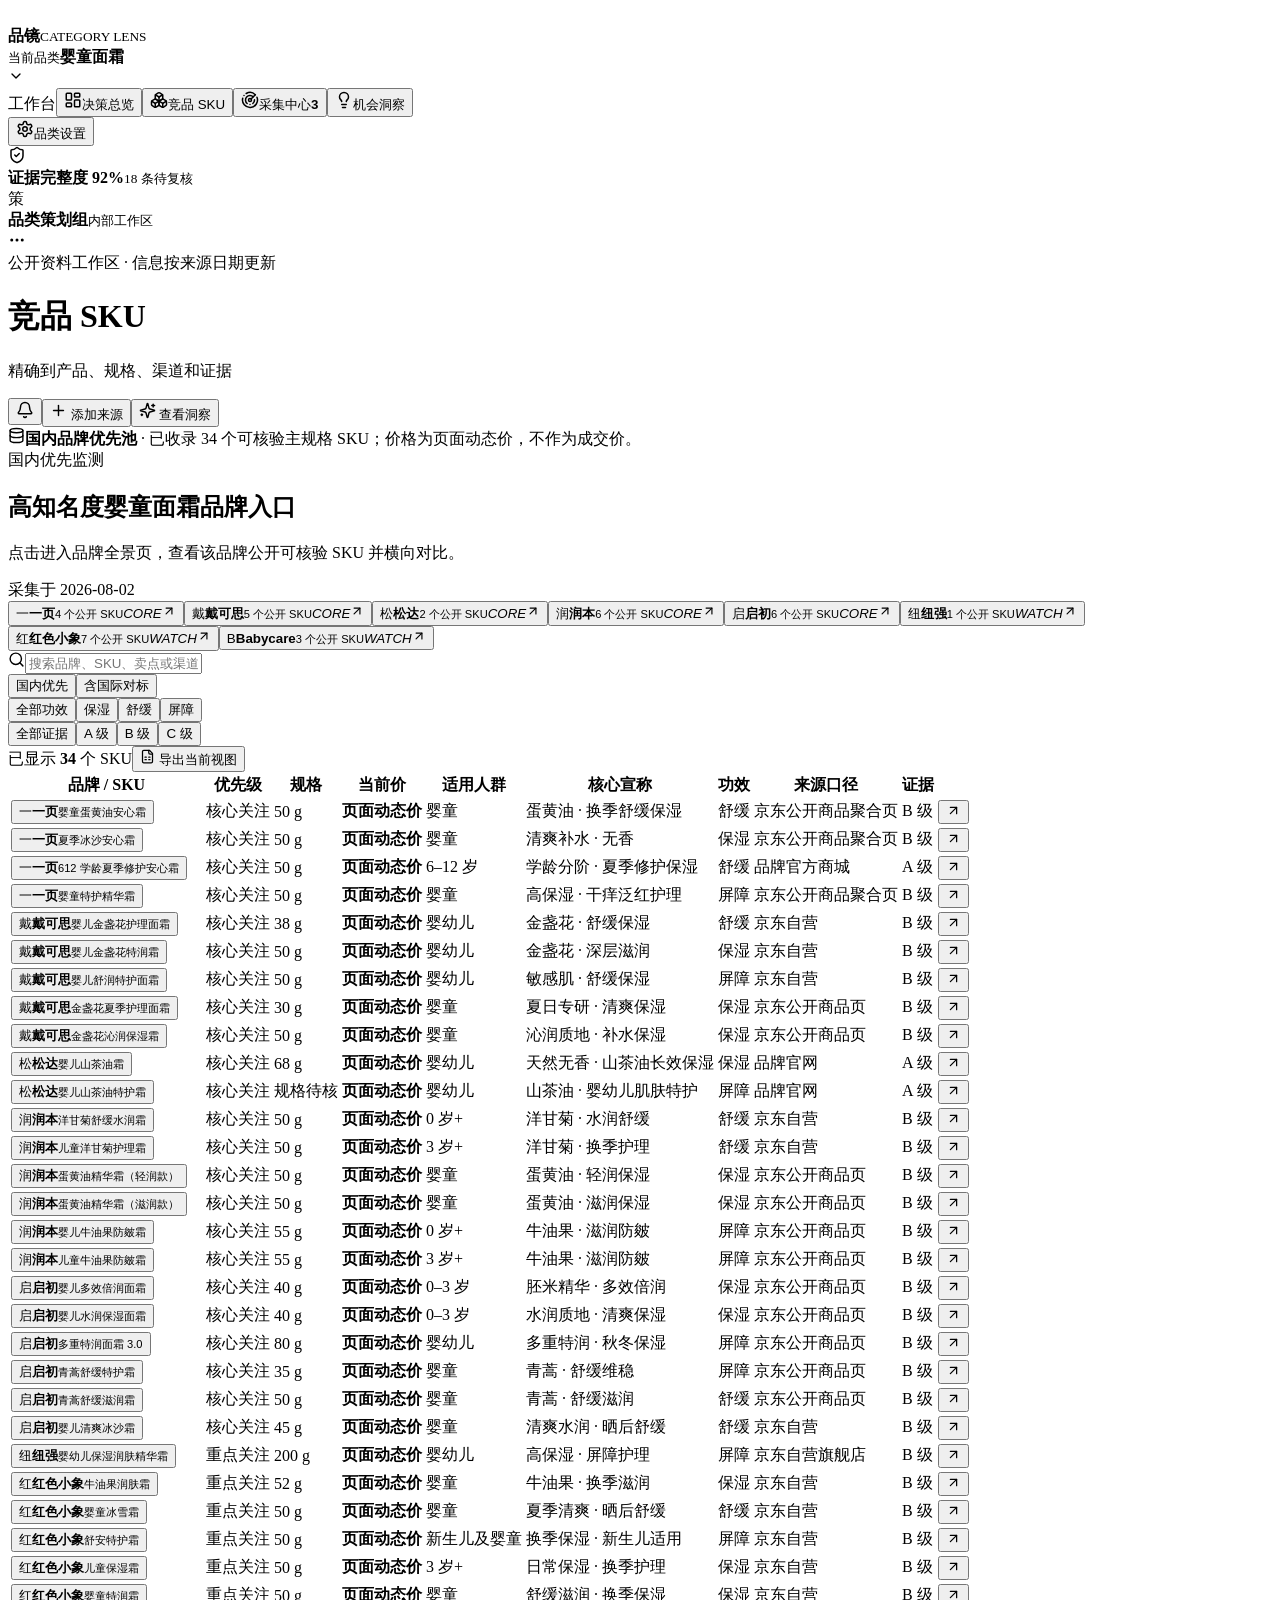
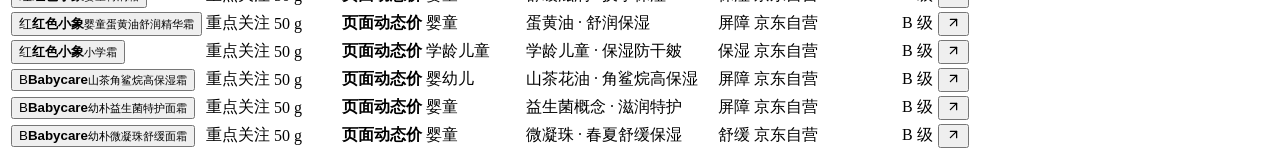
==== index.html @ cfc91c5a "Add brand SKU comparison views" ====
<!DOCTYPE html><html lang="zh-CN"><head><meta charSet="utf-8"/><meta name="viewport" content="width=device-width, initial-scale=1"/><link rel="preload" as="image" href="/category-lens-babycare/_next/static/media/brand-mark.30_udhj-s8ci_.png"/><link rel="stylesheet" href="/category-lens-babycare/_next/static/chunks/0-mv4c7hc2y13.css" data-precedence="next"/><link rel="preload" as="script" fetchPriority="low" href="/category-lens-babycare/_next/static/chunks/1jq4o6yq14o4c.js"/><script src="/category-lens-babycare/_next/static/chunks/0xf3_v5y7f2-m.js" async=""></script><script src="/category-lens-babycare/_next/static/chunks/25o46h8mdjlrg.js" async=""></script><script src="/category-lens-babycare/_next/static/chunks/turbopack-03f1t2uwikz45.js" async=""></script><script src="/category-lens-babycare/_next/static/chunks/158myu8e_yme3.js" async=""></script><script src="/category-lens-babycare/_next/static/chunks/053adyd_0y54e.js" async=""></script><script src="/category-lens-babycare/_next/static/chunks/3f98pdespf8_f.js" async=""></script><title>品镜 · 婴童面霜品类情报</title><meta name="description" content="面向婴童洗护品牌团队的婴童面霜竞品与品类决策工具。"/><meta property="og:title" content="品镜 · 婴童面霜品类情报"/><meta property="og:description" content="公开资料驱动的竞品 SKU、来源与机会洞察工作台。"/><meta property="og:image" content="http://localhost:3000/og.png"/><meta property="og:image:width" content="1731"/><meta property="og:image:height" content="909"/><meta property="og:image:alt" content="品镜 婴童面霜品类情报"/><meta name="twitter:card" content="summary_large_image"/><meta name="twitter:title" content="品镜 · 婴童面霜品类情报"/><meta name="twitter:description" content="公开资料驱动的竞品 SKU、来源与机会洞察工作台。"/><meta name="twitter:image" content="http://localhost:3000/og.png"/><meta name="twitter:image:alt" content="品镜 婴童面霜品类情报"/><meta name="twitter:image:width" content="1731"/><meta name="twitter:image:height" content="909"/><script src="/category-lens-babycare/_next/static/chunks/0cz1d0mv5g_q7.js" noModule=""></script></head><body><div hidden=""><!--$--><!--/$--></div><div class="app-shell" style="--prism-ribbon:url(&quot;/category-lens-babycare/_next/static/media/prismatic-ribbon.3c94bu2w0si7x.png&quot;)"><aside class="sidebar"><div class="brand-block"><img class="brand-mark" src="/category-lens-babycare/_next/static/media/brand-mark.30_udhj-s8ci_.png" alt="" aria-hidden="true"/><div><strong>品镜</strong><small>CATEGORY LENS</small></div></div><div class="category-switcher"><div><small>当前品类</small><strong>婴童面霜</strong></div><svg xmlns="http://www.w3.org/2000/svg" width="16" height="16" viewBox="0 0 24 24" fill="none" stroke="currentColor" stroke-width="2" stroke-linecap="round" stroke-linejoin="round" class="lucide lucide-chevron-down"><path d="m6 9 6 6 6-6"></path></svg></div><nav><span class="nav-caption">工作台</span><button class=""><svg xmlns="http://www.w3.org/2000/svg" width="18" height="18" viewBox="0 0 24 24" fill="none" stroke="currentColor" stroke-width="2" stroke-linecap="round" stroke-linejoin="round" class="lucide lucide-layout-dashboard"><rect width="7" height="9" x="3" y="3" rx="1"></rect><rect width="7" height="5" x="14" y="3" rx="1"></rect><rect width="7" height="9" x="14" y="12" rx="1"></rect><rect width="7" height="5" x="3" y="16" rx="1"></rect></svg><span>决策总览</span></button><button class="active"><svg xmlns="http://www.w3.org/2000/svg" width="18" height="18" viewBox="0 0 24 24" fill="none" stroke="currentColor" stroke-width="2" stroke-linecap="round" stroke-linejoin="round" class="lucide lucide-boxes"><path d="M2.97 12.92A2 2 0 0 0 2 14.63v3.24a2 2 0 0 0 .97 1.71l3 1.8a2 2 0 0 0 2.06 0L12 19v-5.5l-5-3-4.03 2.42Z"></path><path d="m7 16.5-4.74-2.85"></path><path d="m7 16.5 5-3"></path><path d="M7 16.5v5.17"></path><path d="M12 13.5V19l3.97 2.38a2 2 0 0 0 2.06 0l3-1.8a2 2 0 0 0 .97-1.71v-3.24a2 2 0 0 0-.97-1.71L17 10.5l-5 3Z"></path><path d="m17 16.5-5-3"></path><path d="m17 16.5 4.74-2.85"></path><path d="M17 16.5v5.17"></path><path d="M7.97 4.42A2 2 0 0 0 7 6.13v4.37l5 3 5-3V6.13a2 2 0 0 0-.97-1.71l-3-1.8a2 2 0 0 0-2.06 0l-3 1.8Z"></path><path d="M12 8 7.26 5.15"></path><path d="m12 8 4.74-2.85"></path><path d="M12 13.5V8"></path></svg><span>竞品 SKU</span></button><button class=""><svg xmlns="http://www.w3.org/2000/svg" width="18" height="18" viewBox="0 0 24 24" fill="none" stroke="currentColor" stroke-width="2" stroke-linecap="round" stroke-linejoin="round" class="lucide lucide-radar"><path d="M19.07 4.93A10 10 0 0 0 6.99 3.34"></path><path d="M4 6h.01"></path><path d="M2.29 9.62A10 10 0 1 0 21.31 8.35"></path><path d="M16.24 7.76A6 6 0 1 0 8.23 16.67"></path><path d="M12 18h.01"></path><path d="M17.99 11.66A6 6 0 0 1 15.77 16.67"></path><circle cx="12" cy="12" r="2"></circle><path d="m13.41 10.59 5.66-5.66"></path></svg><span>采集中心</span><b>3</b></button><button class=""><svg xmlns="http://www.w3.org/2000/svg" width="18" height="18" viewBox="0 0 24 24" fill="none" stroke="currentColor" stroke-width="2" stroke-linecap="round" stroke-linejoin="round" class="lucide lucide-lightbulb"><path d="M15 14c.2-1 .7-1.7 1.5-2.5 1-.9 1.5-2.2 1.5-3.5A6 6 0 0 0 6 8c0 1 .2 2.2 1.5 3.5.7.7 1.3 1.5 1.5 2.5"></path><path d="M9 18h6"></path><path d="M10 22h4"></path></svg><span>机会洞察</span></button></nav><div class="sidebar-bottom"><button class=""><svg xmlns="http://www.w3.org/2000/svg" width="18" height="18" viewBox="0 0 24 24" fill="none" stroke="currentColor" stroke-width="2" stroke-linecap="round" stroke-linejoin="round" class="lucide lucide-settings"><path d="M12.22 2h-.44a2 2 0 0 0-2 2v.18a2 2 0 0 1-1 1.73l-.43.25a2 2 0 0 1-2 0l-.15-.08a2 2 0 0 0-2.73.73l-.22.38a2 2 0 0 0 .73 2.73l.15.1a2 2 0 0 1 1 1.72v.51a2 2 0 0 1-1 1.74l-.15.09a2 2 0 0 0-.73 2.73l.22.38a2 2 0 0 0 2.73.73l.15-.08a2 2 0 0 1 2 0l.43.25a2 2 0 0 1 1 1.73V20a2 2 0 0 0 2 2h.44a2 2 0 0 0 2-2v-.18a2 2 0 0 1 1-1.73l.43-.25a2 2 0 0 1 2 0l.15.08a2 2 0 0 0 2.73-.73l.22-.39a2 2 0 0 0-.73-2.73l-.15-.08a2 2 0 0 1-1-1.74v-.5a2 2 0 0 1 1-1.74l.15-.09a2 2 0 0 0 .73-2.73l-.22-.38a2 2 0 0 0-2.73-.73l-.15.08a2 2 0 0 1-2 0l-.43-.25a2 2 0 0 1-1-1.73V4a2 2 0 0 0-2-2z"></path><circle cx="12" cy="12" r="3"></circle></svg><span>品类设置</span></button><div class="data-health"><div class="health-icon"><svg xmlns="http://www.w3.org/2000/svg" width="18" height="18" viewBox="0 0 24 24" fill="none" stroke="currentColor" stroke-width="2" stroke-linecap="round" stroke-linejoin="round" class="lucide lucide-shield-check"><path d="M20 13c0 5-3.5 7.5-7.66 8.95a1 1 0 0 1-.67-.01C7.5 20.5 4 18 4 13V6a1 1 0 0 1 1-1c2 0 4.5-1.2 6.24-2.72a1.17 1.17 0 0 1 1.52 0C14.51 3.81 17 5 19 5a1 1 0 0 1 1 1z"></path><path d="m9 12 2 2 4-4"></path></svg></div><div><strong>证据完整度 92%</strong><small>18 条待复核</small></div></div><div class="profile-row"><div class="avatar">策</div><div><strong>品类策划组</strong><small>内部工作区</small></div><svg xmlns="http://www.w3.org/2000/svg" width="18" height="18" viewBox="0 0 24 24" fill="none" stroke="currentColor" stroke-width="2" stroke-linecap="round" stroke-linejoin="round" class="lucide lucide-ellipsis"><circle cx="12" cy="12" r="1"></circle><circle cx="19" cy="12" r="1"></circle><circle cx="5" cy="12" r="1"></circle></svg></div></div></aside><main><header class="topbar"><div><div class="eyebrow"><span class="live-dot"></span> 公开资料工作区 · 信息按来源日期更新</div><h1>竞品 SKU</h1><p>精确到产品、规格、渠道和证据</p></div><div class="top-actions"><button class="icon-button" aria-label="通知"><svg xmlns="http://www.w3.org/2000/svg" width="18" height="18" viewBox="0 0 24 24" fill="none" stroke="currentColor" stroke-width="2" stroke-linecap="round" stroke-linejoin="round" class="lucide lucide-bell"><path d="M10.268 21a2 2 0 0 0 3.464 0"></path><path d="M3.262 15.326A1 1 0 0 0 4 17h16a1 1 0 0 0 .74-1.673C19.41 13.956 18 12.499 18 8A6 6 0 0 0 6 8c0 4.499-1.411 5.956-2.738 7.326"></path></svg><span></span></button><button class="secondary-button"><svg xmlns="http://www.w3.org/2000/svg" width="17" height="17" viewBox="0 0 24 24" fill="none" stroke="currentColor" stroke-width="2" stroke-linecap="round" stroke-linejoin="round" class="lucide lucide-plus"><path d="M5 12h14"></path><path d="M12 5v14"></path></svg> 添加来源</button><button class="primary-button"><svg xmlns="http://www.w3.org/2000/svg" width="17" height="17" viewBox="0 0 24 24" fill="none" stroke="currentColor" stroke-width="2" stroke-linecap="round" stroke-linejoin="round" class="lucide lucide-sparkles"><path d="M9.937 15.5A2 2 0 0 0 8.5 14.063l-6.135-1.582a.5.5 0 0 1 0-.962L8.5 9.936A2 2 0 0 0 9.937 8.5l1.582-6.135a.5.5 0 0 1 .963 0L14.063 8.5A2 2 0 0 0 15.5 9.937l6.135 1.581a.5.5 0 0 1 0 .964L15.5 14.063a2 2 0 0 0-1.437 1.437l-1.582 6.135a.5.5 0 0 1-.963 0z"></path><path d="M20 3v4"></path><path d="M22 5h-4"></path><path d="M4 17v2"></path><path d="M5 18H3"></path></svg> 查看洞察</button></div></header><div class="content"><div class="page-stack"><div class="scope-note compact"><svg xmlns="http://www.w3.org/2000/svg" width="17" height="17" viewBox="0 0 24 24" fill="none" stroke="currentColor" stroke-width="2" stroke-linecap="round" stroke-linejoin="round" class="lucide lucide-database"><ellipse cx="12" cy="5" rx="9" ry="3"></ellipse><path d="M3 5V19A9 3 0 0 0 21 19V5"></path><path d="M3 12A9 3 0 0 0 21 12"></path></svg><span><strong>国内品牌优先池</strong> · 已收录 <!-- -->34<!-- --> 个可核验主规格 SKU；价格为页面动态价，不作为成交价。</span></div><section class="brand-entry-panel"><div class="brand-entry-heading"><div><span class="section-kicker">国内优先监测</span><h2>高知名度婴童面霜品牌入口</h2><p>点击进入品牌全景页，查看该品牌公开可核验 SKU 并横向对比。</p></div><span class="catalog-date">采集于 <!-- -->2026-08-02</span></div><div class="brand-entry-grid"><button aria-label="打开品牌：一页" class="brand-entry-card"><span class="brand-monogram tone-1">一</span><span class="brand-entry-copy"><strong>一页</strong><small>4<!-- --> 个公开 SKU</small></span><span class="brand-entry-meta"><i>CORE</i><svg xmlns="http://www.w3.org/2000/svg" width="14" height="14" viewBox="0 0 24 24" fill="none" stroke="currentColor" stroke-width="2" stroke-linecap="round" stroke-linejoin="round" class="lucide lucide-arrow-up-right"><path d="M7 7h10v10"></path><path d="M7 17 17 7"></path></svg></span></button><button aria-label="打开品牌：戴可思" class="brand-entry-card"><span class="brand-monogram tone-2">戴</span><span class="brand-entry-copy"><strong>戴可思</strong><small>5<!-- --> 个公开 SKU</small></span><span class="brand-entry-meta"><i>CORE</i><svg xmlns="http://www.w3.org/2000/svg" width="14" height="14" viewBox="0 0 24 24" fill="none" stroke="currentColor" stroke-width="2" stroke-linecap="round" stroke-linejoin="round" class="lucide lucide-arrow-up-right"><path d="M7 7h10v10"></path><path d="M7 17 17 7"></path></svg></span></button><button aria-label="打开品牌：松达" class="brand-entry-card"><span class="brand-monogram tone-3">松</span><span class="brand-entry-copy"><strong>松达</strong><small>2<!-- --> 个公开 SKU</small></span><span class="brand-entry-meta"><i>CORE</i><svg xmlns="http://www.w3.org/2000/svg" width="14" height="14" viewBox="0 0 24 24" fill="none" stroke="currentColor" stroke-width="2" stroke-linecap="round" stroke-linejoin="round" class="lucide lucide-arrow-up-right"><path d="M7 7h10v10"></path><path d="M7 17 17 7"></path></svg></span></button><button aria-label="打开品牌：润本" class="brand-entry-card"><span class="brand-monogram tone-4">润</span><span class="brand-entry-copy"><strong>润本</strong><small>6<!-- --> 个公开 SKU</small></span><span class="brand-entry-meta"><i>CORE</i><svg xmlns="http://www.w3.org/2000/svg" width="14" height="14" viewBox="0 0 24 24" fill="none" stroke="currentColor" stroke-width="2" stroke-linecap="round" stroke-linejoin="round" class="lucide lucide-arrow-up-right"><path d="M7 7h10v10"></path><path d="M7 17 17 7"></path></svg></span></button><button aria-label="打开品牌：启初" class="brand-entry-card"><span class="brand-monogram tone-1">启</span><span class="brand-entry-copy"><strong>启初</strong><small>6<!-- --> 个公开 SKU</small></span><span class="brand-entry-meta"><i>CORE</i><svg xmlns="http://www.w3.org/2000/svg" width="14" height="14" viewBox="0 0 24 24" fill="none" stroke="currentColor" stroke-width="2" stroke-linecap="round" stroke-linejoin="round" class="lucide lucide-arrow-up-right"><path d="M7 7h10v10"></path><path d="M7 17 17 7"></path></svg></span></button><button aria-label="打开品牌：纽强" class="brand-entry-card"><span class="brand-monogram tone-2">纽</span><span class="brand-entry-copy"><strong>纽强</strong><small>1<!-- --> 个公开 SKU</small></span><span class="brand-entry-meta"><i>WATCH</i><svg xmlns="http://www.w3.org/2000/svg" width="14" height="14" viewBox="0 0 24 24" fill="none" stroke="currentColor" stroke-width="2" stroke-linecap="round" stroke-linejoin="round" class="lucide lucide-arrow-up-right"><path d="M7 7h10v10"></path><path d="M7 17 17 7"></path></svg></span></button><button aria-label="打开品牌：红色小象" class="brand-entry-card"><span class="brand-monogram tone-3">红</span><span class="brand-entry-copy"><strong>红色小象</strong><small>7<!-- --> 个公开 SKU</small></span><span class="brand-entry-meta"><i>WATCH</i><svg xmlns="http://www.w3.org/2000/svg" width="14" height="14" viewBox="0 0 24 24" fill="none" stroke="currentColor" stroke-width="2" stroke-linecap="round" stroke-linejoin="round" class="lucide lucide-arrow-up-right"><path d="M7 7h10v10"></path><path d="M7 17 17 7"></path></svg></span></button><button aria-label="打开品牌：Babycare" class="brand-entry-card"><span class="brand-monogram tone-4">B</span><span class="brand-entry-copy"><strong>Babycare</strong><small>3<!-- --> 个公开 SKU</small></span><span class="brand-entry-meta"><i>WATCH</i><svg xmlns="http://www.w3.org/2000/svg" width="14" height="14" viewBox="0 0 24 24" fill="none" stroke="currentColor" stroke-width="2" stroke-linecap="round" stroke-linejoin="round" class="lucide lucide-arrow-up-right"><path d="M7 7h10v10"></path><path d="M7 17 17 7"></path></svg></span></button></div></section><div class="toolbar glass-toolbar"><div class="search-box"><svg xmlns="http://www.w3.org/2000/svg" width="17" height="17" viewBox="0 0 24 24" fill="none" stroke="currentColor" stroke-width="2" stroke-linecap="round" stroke-linejoin="round" class="lucide lucide-search"><circle cx="11" cy="11" r="8"></circle><path d="m21 21-4.3-4.3"></path></svg><input placeholder="搜索品牌、SKU、卖点或渠道" value=""/></div><div class="filter-group market-filter"><button class="active">国内优先</button><button class="">含国际对标</button></div><div class="filter-group efficacy-filter"><button class="active">全部功效</button><button class="">保湿</button><button class="">舒缓</button><button class="">屏障</button></div><div class="filter-group"><button class="active">全部证据</button><button class="">A 级</button><button class="">B 级</button><button class="">C 级</button></div></div><div class="panel sku-panel"><div class="sku-summary"><span>已显示 <strong>34</strong> 个 SKU</span><button><svg xmlns="http://www.w3.org/2000/svg" width="15" height="15" viewBox="0 0 24 24" fill="none" stroke="currentColor" stroke-width="2" stroke-linecap="round" stroke-linejoin="round" class="lucide lucide-file-spreadsheet"><path d="M15 2H6a2 2 0 0 0-2 2v16a2 2 0 0 0 2 2h12a2 2 0 0 0 2-2V7Z"></path><path d="M14 2v4a2 2 0 0 0 2 2h4"></path><path d="M8 13h2"></path><path d="M14 13h2"></path><path d="M8 17h2"></path><path d="M14 17h2"></path></svg> 导出当前视图</button></div><div class="sku-table-wrap"><table class="sku-table"><thead><tr><th>品牌 / SKU</th><th>优先级</th><th>规格</th><th>当前价</th><th>适用人群</th><th>核心宣称</th><th>功效</th><th>来源口径</th><th>证据</th><th></th></tr></thead><tbody><tr><td><button class="product-link"><span class="table-monogram">一</span><span><strong>一页</strong><small>婴童蛋黄油安心霜</small></span></button></td><td><span class="priority-pill ">核心关注</span></td><td>50 g</td><td><b class="">页面动态价</b></td><td>婴童</td><td>蛋黄油 · 换季舒缓保湿</td><td><span class="efficacy-pill">舒缓</span></td><td>京东公开商品聚合页</td><td><span class="evidence evidence-b">B<!-- --> 级</span></td><td><button class="row-action" aria-label="查看 一页 婴童蛋黄油安心霜"><svg xmlns="http://www.w3.org/2000/svg" width="15" height="15" viewBox="0 0 24 24" fill="none" stroke="currentColor" stroke-width="2" stroke-linecap="round" stroke-linejoin="round" class="lucide lucide-arrow-up-right"><path d="M7 7h10v10"></path><path d="M7 17 17 7"></path></svg></button></td></tr><tr><td><button class="product-link"><span class="table-monogram">一</span><span><strong>一页</strong><small>夏季冰沙安心霜</small></span></button></td><td><span class="priority-pill ">核心关注</span></td><td>50 g</td><td><b class="">页面动态价</b></td><td>婴童</td><td>清爽补水 · 无香</td><td><span class="efficacy-pill">保湿</span></td><td>京东公开商品聚合页</td><td><span class="evidence evidence-b">B<!-- --> 级</span></td><td><button class="row-action" aria-label="查看 一页 夏季冰沙安心霜"><svg xmlns="http://www.w3.org/2000/svg" width="15" height="15" viewBox="0 0 24 24" fill="none" stroke="currentColor" stroke-width="2" stroke-linecap="round" stroke-linejoin="round" class="lucide lucide-arrow-up-right"><path d="M7 7h10v10"></path><path d="M7 17 17 7"></path></svg></button></td></tr><tr><td><button class="product-link"><span class="table-monogram">一</span><span><strong>一页</strong><small>612 学龄夏季修护安心霜</small></span></button></td><td><span class="priority-pill ">核心关注</span></td><td>50 g</td><td><b class="">页面动态价</b></td><td>6–12 岁</td><td>学龄分阶 · 夏季修护保湿</td><td><span class="efficacy-pill">舒缓</span></td><td>品牌官方商城</td><td><span class="evidence evidence-a">A<!-- --> 级</span></td><td><button class="row-action" aria-label="查看 一页 612 学龄夏季修护安心霜"><svg xmlns="http://www.w3.org/2000/svg" width="15" height="15" viewBox="0 0 24 24" fill="none" stroke="currentColor" stroke-width="2" stroke-linecap="round" stroke-linejoin="round" class="lucide lucide-arrow-up-right"><path d="M7 7h10v10"></path><path d="M7 17 17 7"></path></svg></button></td></tr><tr><td><button class="product-link"><span class="table-monogram">一</span><span><strong>一页</strong><small>婴童特护精华霜</small></span></button></td><td><span class="priority-pill ">核心关注</span></td><td>50 g</td><td><b class="">页面动态价</b></td><td>婴童</td><td>高保湿 · 干痒泛红护理</td><td><span class="efficacy-pill">屏障</span></td><td>京东公开商品聚合页</td><td><span class="evidence evidence-b">B<!-- --> 级</span></td><td><button class="row-action" aria-label="查看 一页 婴童特护精华霜"><svg xmlns="http://www.w3.org/2000/svg" width="15" height="15" viewBox="0 0 24 24" fill="none" stroke="currentColor" stroke-width="2" stroke-linecap="round" stroke-linejoin="round" class="lucide lucide-arrow-up-right"><path d="M7 7h10v10"></path><path d="M7 17 17 7"></path></svg></button></td></tr><tr><td><button class="product-link"><span class="table-monogram">戴</span><span><strong>戴可思</strong><small>婴儿金盏花护理面霜</small></span></button></td><td><span class="priority-pill ">核心关注</span></td><td>38 g</td><td><b class="">页面动态价</b></td><td>婴幼儿</td><td>金盏花 · 舒缓保湿</td><td><span class="efficacy-pill">舒缓</span></td><td>京东自营</td><td><span class="evidence evidence-b">B<!-- --> 级</span></td><td><button class="row-action" aria-label="查看 戴可思 婴儿金盏花护理面霜"><svg xmlns="http://www.w3.org/2000/svg" width="15" height="15" viewBox="0 0 24 24" fill="none" stroke="currentColor" stroke-width="2" stroke-linecap="round" stroke-linejoin="round" class="lucide lucide-arrow-up-right"><path d="M7 7h10v10"></path><path d="M7 17 17 7"></path></svg></button></td></tr><tr><td><button class="product-link"><span class="table-monogram">戴</span><span><strong>戴可思</strong><small>婴儿金盏花特润霜</small></span></button></td><td><span class="priority-pill ">核心关注</span></td><td>50 g</td><td><b class="">页面动态价</b></td><td>婴幼儿</td><td>金盏花 · 深层滋润</td><td><span class="efficacy-pill">保湿</span></td><td>京东自营</td><td><span class="evidence evidence-b">B<!-- --> 级</span></td><td><button class="row-action" aria-label="查看 戴可思 婴儿金盏花特润霜"><svg xmlns="http://www.w3.org/2000/svg" width="15" height="15" viewBox="0 0 24 24" fill="none" stroke="currentColor" stroke-width="2" stroke-linecap="round" stroke-linejoin="round" class="lucide lucide-arrow-up-right"><path d="M7 7h10v10"></path><path d="M7 17 17 7"></path></svg></button></td></tr><tr><td><button class="product-link"><span class="table-monogram">戴</span><span><strong>戴可思</strong><small>婴儿舒润特护面霜</small></span></button></td><td><span class="priority-pill ">核心关注</span></td><td>50 g</td><td><b class="">页面动态价</b></td><td>婴幼儿</td><td>敏感肌 · 舒缓保湿</td><td><span class="efficacy-pill">屏障</span></td><td>京东自营</td><td><span class="evidence evidence-b">B<!-- --> 级</span></td><td><button class="row-action" aria-label="查看 戴可思 婴儿舒润特护面霜"><svg xmlns="http://www.w3.org/2000/svg" width="15" height="15" viewBox="0 0 24 24" fill="none" stroke="currentColor" stroke-width="2" stroke-linecap="round" stroke-linejoin="round" class="lucide lucide-arrow-up-right"><path d="M7 7h10v10"></path><path d="M7 17 17 7"></path></svg></button></td></tr><tr><td><button class="product-link"><span class="table-monogram">戴</span><span><strong>戴可思</strong><small>金盏花夏季护理面霜</small></span></button></td><td><span class="priority-pill ">核心关注</span></td><td>30 g</td><td><b class="">页面动态价</b></td><td>婴童</td><td>夏日专研 · 清爽保湿</td><td><span class="efficacy-pill">保湿</span></td><td>京东公开商品页</td><td><span class="evidence evidence-b">B<!-- --> 级</span></td><td><button class="row-action" aria-label="查看 戴可思 金盏花夏季护理面霜"><svg xmlns="http://www.w3.org/2000/svg" width="15" height="15" viewBox="0 0 24 24" fill="none" stroke="currentColor" stroke-width="2" stroke-linecap="round" stroke-linejoin="round" class="lucide lucide-arrow-up-right"><path d="M7 7h10v10"></path><path d="M7 17 17 7"></path></svg></button></td></tr><tr><td><button class="product-link"><span class="table-monogram">戴</span><span><strong>戴可思</strong><small>金盏花沁润保湿霜</small></span></button></td><td><span class="priority-pill ">核心关注</span></td><td>50 g</td><td><b class="">页面动态价</b></td><td>婴童</td><td>沁润质地 · 补水保湿</td><td><span class="efficacy-pill">保湿</span></td><td>京东公开商品页</td><td><span class="evidence evidence-b">B<!-- --> 级</span></td><td><button class="row-action" aria-label="查看 戴可思 金盏花沁润保湿霜"><svg xmlns="http://www.w3.org/2000/svg" width="15" height="15" viewBox="0 0 24 24" fill="none" stroke="currentColor" stroke-width="2" stroke-linecap="round" stroke-linejoin="round" class="lucide lucide-arrow-up-right"><path d="M7 7h10v10"></path><path d="M7 17 17 7"></path></svg></button></td></tr><tr><td><button class="product-link"><span class="table-monogram">松</span><span><strong>松达</strong><small>婴儿山茶油霜</small></span></button></td><td><span class="priority-pill ">核心关注</span></td><td>68 g</td><td><b class="">页面动态价</b></td><td>婴幼儿</td><td>天然无香 · 山茶油长效保湿</td><td><span class="efficacy-pill">保湿</span></td><td>品牌官网</td><td><span class="evidence evidence-a">A<!-- --> 级</span></td><td><button class="row-action" aria-label="查看 松达 婴儿山茶油霜"><svg xmlns="http://www.w3.org/2000/svg" width="15" height="15" viewBox="0 0 24 24" fill="none" stroke="currentColor" stroke-width="2" stroke-linecap="round" stroke-linejoin="round" class="lucide lucide-arrow-up-right"><path d="M7 7h10v10"></path><path d="M7 17 17 7"></path></svg></button></td></tr><tr><td><button class="product-link"><span class="table-monogram">松</span><span><strong>松达</strong><small>婴儿山茶油特护霜</small></span></button></td><td><span class="priority-pill ">核心关注</span></td><td>规格待核</td><td><b class="">页面动态价</b></td><td>婴幼儿</td><td>山茶油 · 婴幼儿肌肤特护</td><td><span class="efficacy-pill">屏障</span></td><td>品牌官网</td><td><span class="evidence evidence-a">A<!-- --> 级</span></td><td><button class="row-action" aria-label="查看 松达 婴儿山茶油特护霜"><svg xmlns="http://www.w3.org/2000/svg" width="15" height="15" viewBox="0 0 24 24" fill="none" stroke="currentColor" stroke-width="2" stroke-linecap="round" stroke-linejoin="round" class="lucide lucide-arrow-up-right"><path d="M7 7h10v10"></path><path d="M7 17 17 7"></path></svg></button></td></tr><tr><td><button class="product-link"><span class="table-monogram">润</span><span><strong>润本</strong><small>洋甘菊舒缓水润霜</small></span></button></td><td><span class="priority-pill ">核心关注</span></td><td>50 g</td><td><b class="">页面动态价</b></td><td>0 岁+</td><td>洋甘菊 · 水润舒缓</td><td><span class="efficacy-pill">舒缓</span></td><td>京东自营</td><td><span class="evidence evidence-b">B<!-- --> 级</span></td><td><button class="row-action" aria-label="查看 润本 洋甘菊舒缓水润霜"><svg xmlns="http://www.w3.org/2000/svg" width="15" height="15" viewBox="0 0 24 24" fill="none" stroke="currentColor" stroke-width="2" stroke-linecap="round" stroke-linejoin="round" class="lucide lucide-arrow-up-right"><path d="M7 7h10v10"></path><path d="M7 17 17 7"></path></svg></button></td></tr><tr><td><button class="product-link"><span class="table-monogram">润</span><span><strong>润本</strong><small>儿童洋甘菊护理霜</small></span></button></td><td><span class="priority-pill ">核心关注</span></td><td>50 g</td><td><b class="">页面动态价</b></td><td>3 岁+</td><td>洋甘菊 · 换季护理</td><td><span class="efficacy-pill">舒缓</span></td><td>京东自营</td><td><span class="evidence evidence-b">B<!-- --> 级</span></td><td><button class="row-action" aria-label="查看 润本 儿童洋甘菊护理霜"><svg xmlns="http://www.w3.org/2000/svg" width="15" height="15" viewBox="0 0 24 24" fill="none" stroke="currentColor" stroke-width="2" stroke-linecap="round" stroke-linejoin="round" class="lucide lucide-arrow-up-right"><path d="M7 7h10v10"></path><path d="M7 17 17 7"></path></svg></button></td></tr><tr><td><button class="product-link"><span class="table-monogram">润</span><span><strong>润本</strong><small>蛋黄油精华霜（轻润款）</small></span></button></td><td><span class="priority-pill ">核心关注</span></td><td>50 g</td><td><b class="">页面动态价</b></td><td>婴童</td><td>蛋黄油 · 轻润保湿</td><td><span class="efficacy-pill">保湿</span></td><td>京东公开商品页</td><td><span class="evidence evidence-b">B<!-- --> 级</span></td><td><button class="row-action" aria-label="查看 润本 蛋黄油精华霜（轻润款）"><svg xmlns="http://www.w3.org/2000/svg" width="15" height="15" viewBox="0 0 24 24" fill="none" stroke="currentColor" stroke-width="2" stroke-linecap="round" stroke-linejoin="round" class="lucide lucide-arrow-up-right"><path d="M7 7h10v10"></path><path d="M7 17 17 7"></path></svg></button></td></tr><tr><td><button class="product-link"><span class="table-monogram">润</span><span><strong>润本</strong><small>蛋黄油精华霜（滋润款）</small></span></button></td><td><span class="priority-pill ">核心关注</span></td><td>50 g</td><td><b class="">页面动态价</b></td><td>婴童</td><td>蛋黄油 · 滋润保湿</td><td><span class="efficacy-pill">保湿</span></td><td>京东公开商品页</td><td><span class="evidence evidence-b">B<!-- --> 级</span></td><td><button class="row-action" aria-label="查看 润本 蛋黄油精华霜（滋润款）"><svg xmlns="http://www.w3.org/2000/svg" width="15" height="15" viewBox="0 0 24 24" fill="none" stroke="currentColor" stroke-width="2" stroke-linecap="round" stroke-linejoin="round" class="lucide lucide-arrow-up-right"><path d="M7 7h10v10"></path><path d="M7 17 17 7"></path></svg></button></td></tr><tr><td><button class="product-link"><span class="table-monogram">润</span><span><strong>润本</strong><small>婴儿牛油果防皴霜</small></span></button></td><td><span class="priority-pill ">核心关注</span></td><td>55 g</td><td><b class="">页面动态价</b></td><td>0 岁+</td><td>牛油果 · 滋润防皴</td><td><span class="efficacy-pill">屏障</span></td><td>京东公开商品页</td><td><span class="evidence evidence-b">B<!-- --> 级</span></td><td><button class="row-action" aria-label="查看 润本 婴儿牛油果防皴霜"><svg xmlns="http://www.w3.org/2000/svg" width="15" height="15" viewBox="0 0 24 24" fill="none" stroke="currentColor" stroke-width="2" stroke-linecap="round" stroke-linejoin="round" class="lucide lucide-arrow-up-right"><path d="M7 7h10v10"></path><path d="M7 17 17 7"></path></svg></button></td></tr><tr><td><button class="product-link"><span class="table-monogram">润</span><span><strong>润本</strong><small>儿童牛油果防皴霜</small></span></button></td><td><span class="priority-pill ">核心关注</span></td><td>55 g</td><td><b class="">页面动态价</b></td><td>3 岁+</td><td>牛油果 · 滋润防皴</td><td><span class="efficacy-pill">屏障</span></td><td>京东公开商品页</td><td><span class="evidence evidence-b">B<!-- --> 级</span></td><td><button class="row-action" aria-label="查看 润本 儿童牛油果防皴霜"><svg xmlns="http://www.w3.org/2000/svg" width="15" height="15" viewBox="0 0 24 24" fill="none" stroke="currentColor" stroke-width="2" stroke-linecap="round" stroke-linejoin="round" class="lucide lucide-arrow-up-right"><path d="M7 7h10v10"></path><path d="M7 17 17 7"></path></svg></button></td></tr><tr><td><button class="product-link"><span class="table-monogram">启</span><span><strong>启初</strong><small>婴儿多效倍润面霜</small></span></button></td><td><span class="priority-pill ">核心关注</span></td><td>40 g</td><td><b class="">页面动态价</b></td><td>0–3 岁</td><td>胚米精华 · 多效倍润</td><td><span class="efficacy-pill">保湿</span></td><td>京东公开商品页</td><td><span class="evidence evidence-b">B<!-- --> 级</span></td><td><button class="row-action" aria-label="查看 启初 婴儿多效倍润面霜"><svg xmlns="http://www.w3.org/2000/svg" width="15" height="15" viewBox="0 0 24 24" fill="none" stroke="currentColor" stroke-width="2" stroke-linecap="round" stroke-linejoin="round" class="lucide lucide-arrow-up-right"><path d="M7 7h10v10"></path><path d="M7 17 17 7"></path></svg></button></td></tr><tr><td><button class="product-link"><span class="table-monogram">启</span><span><strong>启初</strong><small>婴儿水润保湿面霜</small></span></button></td><td><span class="priority-pill ">核心关注</span></td><td>40 g</td><td><b class="">页面动态价</b></td><td>0–3 岁</td><td>水润质地 · 清爽保湿</td><td><span class="efficacy-pill">保湿</span></td><td>京东公开商品页</td><td><span class="evidence evidence-b">B<!-- --> 级</span></td><td><button class="row-action" aria-label="查看 启初 婴儿水润保湿面霜"><svg xmlns="http://www.w3.org/2000/svg" width="15" height="15" viewBox="0 0 24 24" fill="none" stroke="currentColor" stroke-width="2" stroke-linecap="round" stroke-linejoin="round" class="lucide lucide-arrow-up-right"><path d="M7 7h10v10"></path><path d="M7 17 17 7"></path></svg></button></td></tr><tr><td><button class="product-link"><span class="table-monogram">启</span><span><strong>启初</strong><small>多重特润面霜 3.0</small></span></button></td><td><span class="priority-pill ">核心关注</span></td><td>80 g</td><td><b class="">页面动态价</b></td><td>婴幼儿</td><td>多重特润 · 秋冬保湿</td><td><span class="efficacy-pill">屏障</span></td><td>京东公开商品页</td><td><span class="evidence evidence-b">B<!-- --> 级</span></td><td><button class="row-action" aria-label="查看 启初 多重特润面霜 3.0"><svg xmlns="http://www.w3.org/2000/svg" width="15" height="15" viewBox="0 0 24 24" fill="none" stroke="currentColor" stroke-width="2" stroke-linecap="round" stroke-linejoin="round" class="lucide lucide-arrow-up-right"><path d="M7 7h10v10"></path><path d="M7 17 17 7"></path></svg></button></td></tr><tr><td><button class="product-link"><span class="table-monogram">启</span><span><strong>启初</strong><small>青蒿舒缓特护霜</small></span></button></td><td><span class="priority-pill ">核心关注</span></td><td>35 g</td><td><b class="">页面动态价</b></td><td>婴童</td><td>青蒿 · 舒缓维稳</td><td><span class="efficacy-pill">屏障</span></td><td>京东公开商品页</td><td><span class="evidence evidence-b">B<!-- --> 级</span></td><td><button class="row-action" aria-label="查看 启初 青蒿舒缓特护霜"><svg xmlns="http://www.w3.org/2000/svg" width="15" height="15" viewBox="0 0 24 24" fill="none" stroke="currentColor" stroke-width="2" stroke-linecap="round" stroke-linejoin="round" class="lucide lucide-arrow-up-right"><path d="M7 7h10v10"></path><path d="M7 17 17 7"></path></svg></button></td></tr><tr><td><button class="product-link"><span class="table-monogram">启</span><span><strong>启初</strong><small>青蒿舒缓滋润霜</small></span></button></td><td><span class="priority-pill ">核心关注</span></td><td>50 g</td><td><b class="">页面动态价</b></td><td>婴童</td><td>青蒿 · 舒缓滋润</td><td><span class="efficacy-pill">舒缓</span></td><td>京东公开商品页</td><td><span class="evidence evidence-b">B<!-- --> 级</span></td><td><button class="row-action" aria-label="查看 启初 青蒿舒缓滋润霜"><svg xmlns="http://www.w3.org/2000/svg" width="15" height="15" viewBox="0 0 24 24" fill="none" stroke="currentColor" stroke-width="2" stroke-linecap="round" stroke-linejoin="round" class="lucide lucide-arrow-up-right"><path d="M7 7h10v10"></path><path d="M7 17 17 7"></path></svg></button></td></tr><tr><td><button class="product-link"><span class="table-monogram">启</span><span><strong>启初</strong><small>婴儿清爽冰沙霜</small></span></button></td><td><span class="priority-pill ">核心关注</span></td><td>45 g</td><td><b class="">页面动态价</b></td><td>婴童</td><td>清爽水润 · 晒后舒缓</td><td><span class="efficacy-pill">舒缓</span></td><td>京东自营</td><td><span class="evidence evidence-b">B<!-- --> 级</span></td><td><button class="row-action" aria-label="查看 启初 婴儿清爽冰沙霜"><svg xmlns="http://www.w3.org/2000/svg" width="15" height="15" viewBox="0 0 24 24" fill="none" stroke="currentColor" stroke-width="2" stroke-linecap="round" stroke-linejoin="round" class="lucide lucide-arrow-up-right"><path d="M7 7h10v10"></path><path d="M7 17 17 7"></path></svg></button></td></tr><tr><td><button class="product-link"><span class="table-monogram">纽</span><span><strong>纽强</strong><small>婴幼儿保湿润肤精华霜</small></span></button></td><td><span class="priority-pill ">重点关注</span></td><td>200 g</td><td><b class="">页面动态价</b></td><td>婴幼儿</td><td>高保湿 · 屏障护理</td><td><span class="efficacy-pill">屏障</span></td><td>京东自营旗舰店</td><td><span class="evidence evidence-b">B<!-- --> 级</span></td><td><button class="row-action" aria-label="查看 纽强 婴幼儿保湿润肤精华霜"><svg xmlns="http://www.w3.org/2000/svg" width="15" height="15" viewBox="0 0 24 24" fill="none" stroke="currentColor" stroke-width="2" stroke-linecap="round" stroke-linejoin="round" class="lucide lucide-arrow-up-right"><path d="M7 7h10v10"></path><path d="M7 17 17 7"></path></svg></button></td></tr><tr><td><button class="product-link"><span class="table-monogram">红</span><span><strong>红色小象</strong><small>牛油果润肤霜</small></span></button></td><td><span class="priority-pill ">重点关注</span></td><td>52 g</td><td><b class="">页面动态价</b></td><td>婴童</td><td>牛油果 · 换季滋润</td><td><span class="efficacy-pill">保湿</span></td><td>京东自营</td><td><span class="evidence evidence-b">B<!-- --> 级</span></td><td><button class="row-action" aria-label="查看 红色小象 牛油果润肤霜"><svg xmlns="http://www.w3.org/2000/svg" width="15" height="15" viewBox="0 0 24 24" fill="none" stroke="currentColor" stroke-width="2" stroke-linecap="round" stroke-linejoin="round" class="lucide lucide-arrow-up-right"><path d="M7 7h10v10"></path><path d="M7 17 17 7"></path></svg></button></td></tr><tr><td><button class="product-link"><span class="table-monogram">红</span><span><strong>红色小象</strong><small>婴童冰雪霜</small></span></button></td><td><span class="priority-pill ">重点关注</span></td><td>50 g</td><td><b class="">页面动态价</b></td><td>婴童</td><td>夏季清爽 · 晒后舒缓</td><td><span class="efficacy-pill">舒缓</span></td><td>京东自营</td><td><span class="evidence evidence-b">B<!-- --> 级</span></td><td><button class="row-action" aria-label="查看 红色小象 婴童冰雪霜"><svg xmlns="http://www.w3.org/2000/svg" width="15" height="15" viewBox="0 0 24 24" fill="none" stroke="currentColor" stroke-width="2" stroke-linecap="round" stroke-linejoin="round" class="lucide lucide-arrow-up-right"><path d="M7 7h10v10"></path><path d="M7 17 17 7"></path></svg></button></td></tr><tr><td><button class="product-link"><span class="table-monogram">红</span><span><strong>红色小象</strong><small>舒安特护霜</small></span></button></td><td><span class="priority-pill ">重点关注</span></td><td>50 g</td><td><b class="">页面动态价</b></td><td>新生儿及婴童</td><td>换季保湿 · 新生儿适用</td><td><span class="efficacy-pill">屏障</span></td><td>京东自营</td><td><span class="evidence evidence-b">B<!-- --> 级</span></td><td><button class="row-action" aria-label="查看 红色小象 舒安特护霜"><svg xmlns="http://www.w3.org/2000/svg" width="15" height="15" viewBox="0 0 24 24" fill="none" stroke="currentColor" stroke-width="2" stroke-linecap="round" stroke-linejoin="round" class="lucide lucide-arrow-up-right"><path d="M7 7h10v10"></path><path d="M7 17 17 7"></path></svg></button></td></tr><tr><td><button class="product-link"><span class="table-monogram">红</span><span><strong>红色小象</strong><small>儿童保湿霜</small></span></button></td><td><span class="priority-pill ">重点关注</span></td><td>50 g</td><td><b class="">页面动态价</b></td><td>3 岁+</td><td>日常保湿 · 换季护理</td><td><span class="efficacy-pill">保湿</span></td><td>京东自营</td><td><span class="evidence evidence-b">B<!-- --> 级</span></td><td><button class="row-action" aria-label="查看 红色小象 儿童保湿霜"><svg xmlns="http://www.w3.org/2000/svg" width="15" height="15" viewBox="0 0 24 24" fill="none" stroke="currentColor" stroke-width="2" stroke-linecap="round" stroke-linejoin="round" class="lucide lucide-arrow-up-right"><path d="M7 7h10v10"></path><path d="M7 17 17 7"></path></svg></button></td></tr><tr><td><button class="product-link"><span class="table-monogram">红</span><span><strong>红色小象</strong><small>婴童特润霜</small></span></button></td><td><span class="priority-pill ">重点关注</span></td><td>50 g</td><td><b class="">页面动态价</b></td><td>婴童</td><td>舒缓滋润 · 换季保湿</td><td><span class="efficacy-pill">保湿</span></td><td>京东自营</td><td><span class="evidence evidence-b">B<!-- --> 级</span></td><td><button class="row-action" aria-label="查看 红色小象 婴童特润霜"><svg xmlns="http://www.w3.org/2000/svg" width="15" height="15" viewBox="0 0 24 24" fill="none" stroke="currentColor" stroke-width="2" stroke-linecap="round" stroke-linejoin="round" class="lucide lucide-arrow-up-right"><path d="M7 7h10v10"></path><path d="M7 17 17 7"></path></svg></button></td></tr><tr><td><button class="product-link"><span class="table-monogram">红</span><span><strong>红色小象</strong><small>婴童蛋黄油舒润精华霜</small></span></button></td><td><span class="priority-pill ">重点关注</span></td><td>50 g</td><td><b class="">页面动态价</b></td><td>婴童</td><td>蛋黄油 · 舒润保湿</td><td><span class="efficacy-pill">屏障</span></td><td>京东自营</td><td><span class="evidence evidence-b">B<!-- --> 级</span></td><td><button class="row-action" aria-label="查看 红色小象 婴童蛋黄油舒润精华霜"><svg xmlns="http://www.w3.org/2000/svg" width="15" height="15" viewBox="0 0 24 24" fill="none" stroke="currentColor" stroke-width="2" stroke-linecap="round" stroke-linejoin="round" class="lucide lucide-arrow-up-right"><path d="M7 7h10v10"></path><path d="M7 17 17 7"></path></svg></button></td></tr><tr><td><button class="product-link"><span class="table-monogram">红</span><span><strong>红色小象</strong><small>小学霜</small></span></button></td><td><span class="priority-pill ">重点关注</span></td><td>50 g</td><td><b class="">页面动态价</b></td><td>学龄儿童</td><td>学龄儿童 · 保湿防干皴</td><td><span class="efficacy-pill">保湿</span></td><td>京东自营</td><td><span class="evidence evidence-b">B<!-- --> 级</span></td><td><button class="row-action" aria-label="查看 红色小象 小学霜"><svg xmlns="http://www.w3.org/2000/svg" width="15" height="15" viewBox="0 0 24 24" fill="none" stroke="currentColor" stroke-width="2" stroke-linecap="round" stroke-linejoin="round" class="lucide lucide-arrow-up-right"><path d="M7 7h10v10"></path><path d="M7 17 17 7"></path></svg></button></td></tr><tr><td><button class="product-link"><span class="table-monogram">B</span><span><strong>Babycare</strong><small>山茶角鲨烷高保湿霜</small></span></button></td><td><span class="priority-pill ">重点关注</span></td><td>50 g</td><td><b class="">页面动态价</b></td><td>婴幼儿</td><td>山茶花油 · 角鲨烷高保湿</td><td><span class="efficacy-pill">屏障</span></td><td>京东自营</td><td><span class="evidence evidence-b">B<!-- --> 级</span></td><td><button class="row-action" aria-label="查看 Babycare 山茶角鲨烷高保湿霜"><svg xmlns="http://www.w3.org/2000/svg" width="15" height="15" viewBox="0 0 24 24" fill="none" stroke="currentColor" stroke-width="2" stroke-linecap="round" stroke-linejoin="round" class="lucide lucide-arrow-up-right"><path d="M7 7h10v10"></path><path d="M7 17 17 7"></path></svg></button></td></tr><tr><td><button class="product-link"><span class="table-monogram">B</span><span><strong>Babycare</strong><small>幼朴益生菌特护面霜</small></span></button></td><td><span class="priority-pill ">重点关注</span></td><td>50 g</td><td><b class="">页面动态价</b></td><td>婴童</td><td>益生菌概念 · 滋润特护</td><td><span class="efficacy-pill">屏障</span></td><td>京东自营</td><td><span class="evidence evidence-b">B<!-- --> 级</span></td><td><button class="row-action" aria-label="查看 Babycare 幼朴益生菌特护面霜"><svg xmlns="http://www.w3.org/2000/svg" width="15" height="15" viewBox="0 0 24 24" fill="none" stroke="currentColor" stroke-width="2" stroke-linecap="round" stroke-linejoin="round" class="lucide lucide-arrow-up-right"><path d="M7 7h10v10"></path><path d="M7 17 17 7"></path></svg></button></td></tr><tr><td><button class="product-link"><span class="table-monogram">B</span><span><strong>Babycare</strong><small>幼朴微凝珠舒缓面霜</small></span></button></td><td><span class="priority-pill ">重点关注</span></td><td>50 g</td><td><b class="">页面动态价</b></td><td>婴童</td><td>微凝珠 · 春夏舒缓保湿</td><td><span class="efficacy-pill">舒缓</span></td><td>京东自营</td><td><span class="evidence evidence-b">B<!-- --> 级</span></td><td><button class="row-action" aria-label="查看 Babycare 幼朴微凝珠舒缓面霜"><svg xmlns="http://www.w3.org/2000/svg" width="15" height="15" viewBox="0 0 24 24" fill="none" stroke="currentColor" stroke-width="2" stroke-linecap="round" stroke-linejoin="round" class="lucide lucide-arrow-up-right"><path d="M7 7h10v10"></path><path d="M7 17 17 7"></path></svg></button></td></tr></tbody></table></div></div></div></div></main></div><!--$--><!--/$--><script src="/category-lens-babycare/_next/static/chunks/1jq4o6yq14o4c.js" id="_R_" async=""></script><script>(self.__next_f=self.__next_f||[]).push([0])</script><script>self.__next_f.push([1,"1:\"$Sreact.fragment\"\n2:I[39756,[\"/category-lens-babycare/_next/static/chunks/158myu8e_yme3.js\"],\"default\"]\n3:I[37457,[\"/category-lens-babycare/_next/static/chunks/158myu8e_yme3.js\"],\"default\"]\n4:I[13716,[\"/category-lens-babycare/_next/static/chunks/158myu8e_yme3.js\",\"/category-lens-babycare/_next/static/chunks/053adyd_0y54e.js\",\"/category-lens-babycare/_next/static/chunks/3f98pdespf8_f.js\"],\"default\"]\n5:I[97367,[\"/category-lens-babycare/_next/static/chunks/158myu8e_yme3.js\"],\"OutletBoundary\"]\n6:\"$Sreact.suspense\"\n8:I[97367,[\"/category-lens-babycare/_next/static/chunks/158myu8e_yme3.js\"],\"ViewportBoundary\"]\na:I[97367,[\"/category-lens-babycare/_next/static/chunks/158myu8e_yme3.js\"],\"MetadataBoundary\"]\nc:I[68027,[\"/category-lens-babycare/_next/static/chunks/158myu8e_yme3.js\"],\"default\",1]\n:HL[\"/category-lens-babycare/_next/static/chunks/0-mv4c7hc2y13.css\",\"style\"]\n"])</script><script>self.__next_f.push([1,"0:{\"P\":null,\"c\":[\"\",\"\"],\"q\":\"\",\"i\":false,\"f\":[[[\"\",{\"children\":[\"__PAGE__\",{}]},\"$undefined\",\"$undefined\",16],[[\"$\",\"$1\",\"c\",{\"children\":[[[\"$\",\"link\",\"0\",{\"rel\":\"stylesheet\",\"href\":\"/category-lens-babycare/_next/static/chunks/0-mv4c7hc2y13.css\",\"precedence\":\"next\",\"crossOrigin\":\"$undefined\",\"nonce\":\"$undefined\"}],[\"$\",\"script\",\"script-0\",{\"src\":\"/category-lens-babycare/_next/static/chunks/158myu8e_yme3.js\",\"async\":true,\"nonce\":\"$undefined\"}]],[\"$\",\"html\",null,{\"lang\":\"zh-CN\",\"children\":[\"$\",\"body\",null,{\"children\":[\"$\",\"$L2\",null,{\"parallelRouterKey\":\"children\",\"error\":\"$undefined\",\"errorStyles\":\"$undefined\",\"errorScripts\":\"$undefined\",\"template\":[\"$\",\"$L3\",null,{}],\"templateStyles\":\"$undefined\",\"templateScripts\":\"$undefined\",\"notFound\":[[[\"$\",\"title\",null,{\"children\":\"404: This page could not be found.\"}],[\"$\",\"div\",null,{\"style\":{\"fontFamily\":\"system-ui,\\\"Segoe UI\\\",Roboto,Helvetica,Arial,sans-serif,\\\"Apple Color Emoji\\\",\\\"Segoe UI Emoji\\\"\",\"height\":\"100vh\",\"textAlign\":\"center\",\"display\":\"flex\",\"flexDirection\":\"column\",\"alignItems\":\"center\",\"justifyContent\":\"center\"},\"children\":[\"$\",\"div\",null,{\"children\":[[\"$\",\"style\",null,{\"dangerouslySetInnerHTML\":{\"__html\":\"body{color:#000;background:#fff;margin:0}.next-error-h1{border-right:1px solid rgba(0,0,0,.3)}@media (prefers-color-scheme:dark){body{color:#fff;background:#000}.next-error-h1{border-right:1px solid rgba(255,255,255,.3)}}\"}}],[\"$\",\"h1\",null,{\"className\":\"next-error-h1\",\"style\":{\"display\":\"inline-block\",\"margin\":\"0 20px 0 0\",\"padding\":\"0 23px 0 0\",\"fontSize\":24,\"fontWeight\":500,\"verticalAlign\":\"top\",\"lineHeight\":\"49px\"},\"children\":404}],[\"$\",\"div\",null,{\"style\":{\"display\":\"inline-block\"},\"children\":[\"$\",\"h2\",null,{\"style\":{\"fontSize\":14,\"fontWeight\":400,\"lineHeight\":\"49px\",\"margin\":0},\"children\":\"This page could not be found.\"}]}]]}]}]],[]],\"forbidden\":\"$undefined\",\"unauthorized\":\"$undefined\"}]}]}]]}],{\"children\":[[\"$\",\"$1\",\"c\",{\"children\":[[\"$\",\"$L4\",null,{}],[[\"$\",\"script\",\"script-0\",{\"src\":\"/category-lens-babycare/_next/static/chunks/053adyd_0y54e.js\",\"async\":true,\"nonce\":\"$undefined\"}],[\"$\",\"script\",\"script-1\",{\"src\":\"/category-lens-babycare/_next/static/chunks/3f98pdespf8_f.js\",\"async\":true,\"nonce\":\"$undefined\"}]],[\"$\",\"$L5\",null,{\"children\":[\"$\",\"$6\",null,{\"name\":\"Next.MetadataOutlet\",\"children\":\"$@7\"}]}]]}],{},null,false,null]},null,false,null],[\"$\",\"$1\",\"h\",{\"children\":[null,[\"$\",\"$L8\",null,{\"children\":\"$L9\"}],[\"$\",\"div\",null,{\"hidden\":true,\"children\":[\"$\",\"$La\",null,{\"children\":[\"$\",\"$6\",null,{\"name\":\"Next.Metadata\",\"children\":\"$Lb\"}]}]}],null]}],false]],\"m\":\"$undefined\",\"G\":[\"$c\",[[\"$\",\"link\",\"0\",{\"rel\":\"stylesheet\",\"href\":\"/category-lens-babycare/_next/static/chunks/0-mv4c7hc2y13.css\",\"precedence\":\"next\",\"crossOrigin\":\"$undefined\",\"nonce\":\"$undefined\"}]]],\"S\":true,\"h\":null,\"s\":\"$undefined\",\"l\":\"$undefined\",\"p\":\"$undefined\",\"d\":\"$undefined\",\"b\":\"mz5bmc5LeZckILNsX0riV\"}\n"])</script><script>self.__next_f.push([1,"9:[[\"$\",\"meta\",\"0\",{\"charSet\":\"utf-8\"}],[\"$\",\"meta\",\"1\",{\"name\":\"viewport\",\"content\":\"width=device-width, initial-scale=1\"}]]\n"])</script><script>self.__next_f.push([1,"7:null\nb:[[\"$\",\"title\",\"0\",{\"children\":\"品镜 · 婴童面霜品类情报\"}],[\"$\",\"meta\",\"1\",{\"name\":\"description\",\"content\":\"面向婴童洗护品牌团队的婴童面霜竞品与品类决策工具。\"}],[\"$\",\"meta\",\"2\",{\"property\":\"og:title\",\"content\":\"品镜 · 婴童面霜品类情报\"}],[\"$\",\"meta\",\"3\",{\"property\":\"og:description\",\"content\":\"公开资料驱动的竞品 SKU、来源与机会洞察工作台。\"}],[\"$\",\"meta\",\"4\",{\"property\":\"og:image\",\"content\":\"http://localhost:3000/og.png\"}],[\"$\",\"meta\",\"5\",{\"property\":\"og:image:width\",\"content\":\"1731\"}],[\"$\",\"meta\",\"6\",{\"property\":\"og:image:height\",\"content\":\"909\"}],[\"$\",\"meta\",\"7\",{\"property\":\"og:image:alt\",\"content\":\"品镜 婴童面霜品类情报\"}],[\"$\",\"meta\",\"8\",{\"name\":\"twitter:card\",\"content\":\"summary_large_image\"}],[\"$\",\"meta\",\"9\",{\"name\":\"twitter:title\",\"content\":\"品镜 · 婴童面霜品类情报\"}],[\"$\",\"meta\",\"10\",{\"name\":\"twitter:description\",\"content\":\"公开资料驱动的竞品 SKU、来源与机会洞察工作台。\"}],[\"$\",\"meta\",\"11\",{\"name\":\"twitter:image\",\"content\":\"http://localhost:3000/og.png\"}],[\"$\",\"meta\",\"12\",{\"name\":\"twitter:image:alt\",\"content\":\"品镜 婴童面霜品类情报\"}],[\"$\",\"meta\",\"13\",{\"name\":\"twitter:image:width\",\"content\":\"1731\"}],[\"$\",\"meta\",\"14\",{\"name\":\"twitter:image:height\",\"content\":\"909\"}]]\n"])</script></body></html>
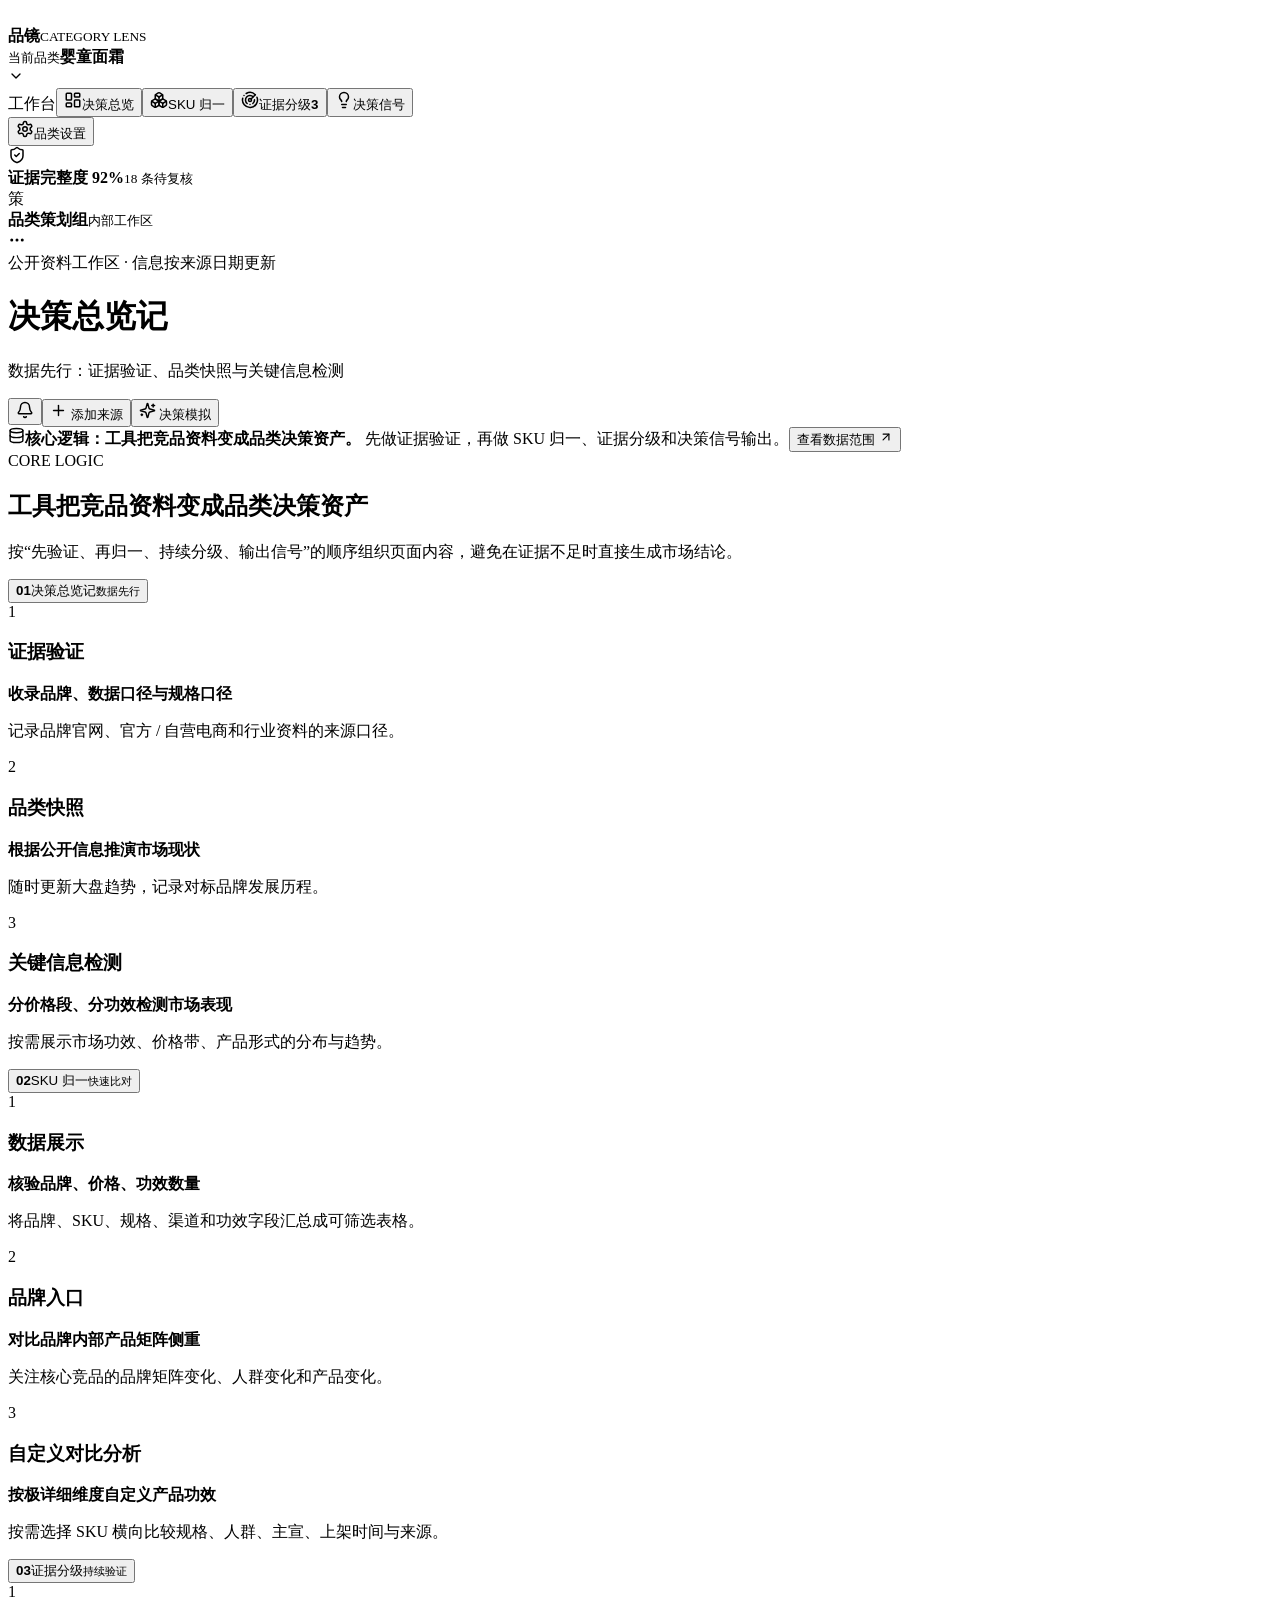
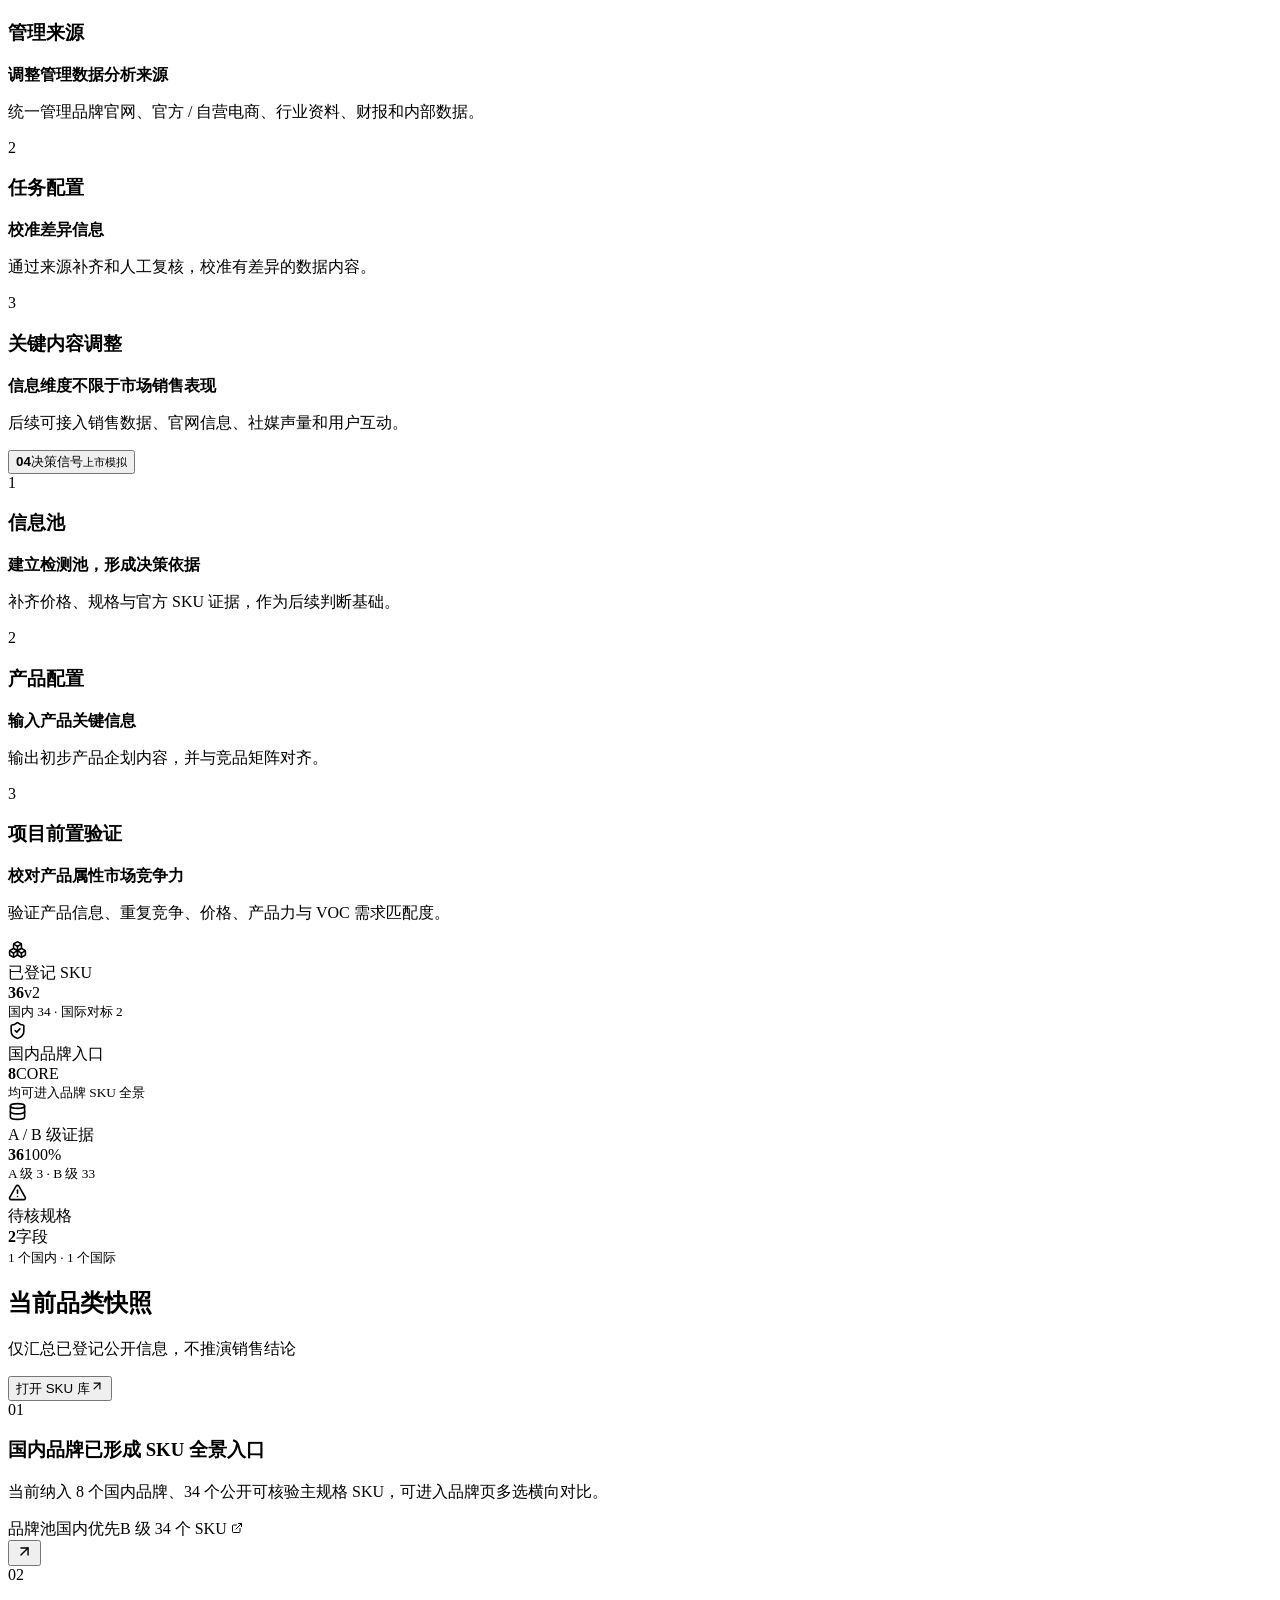
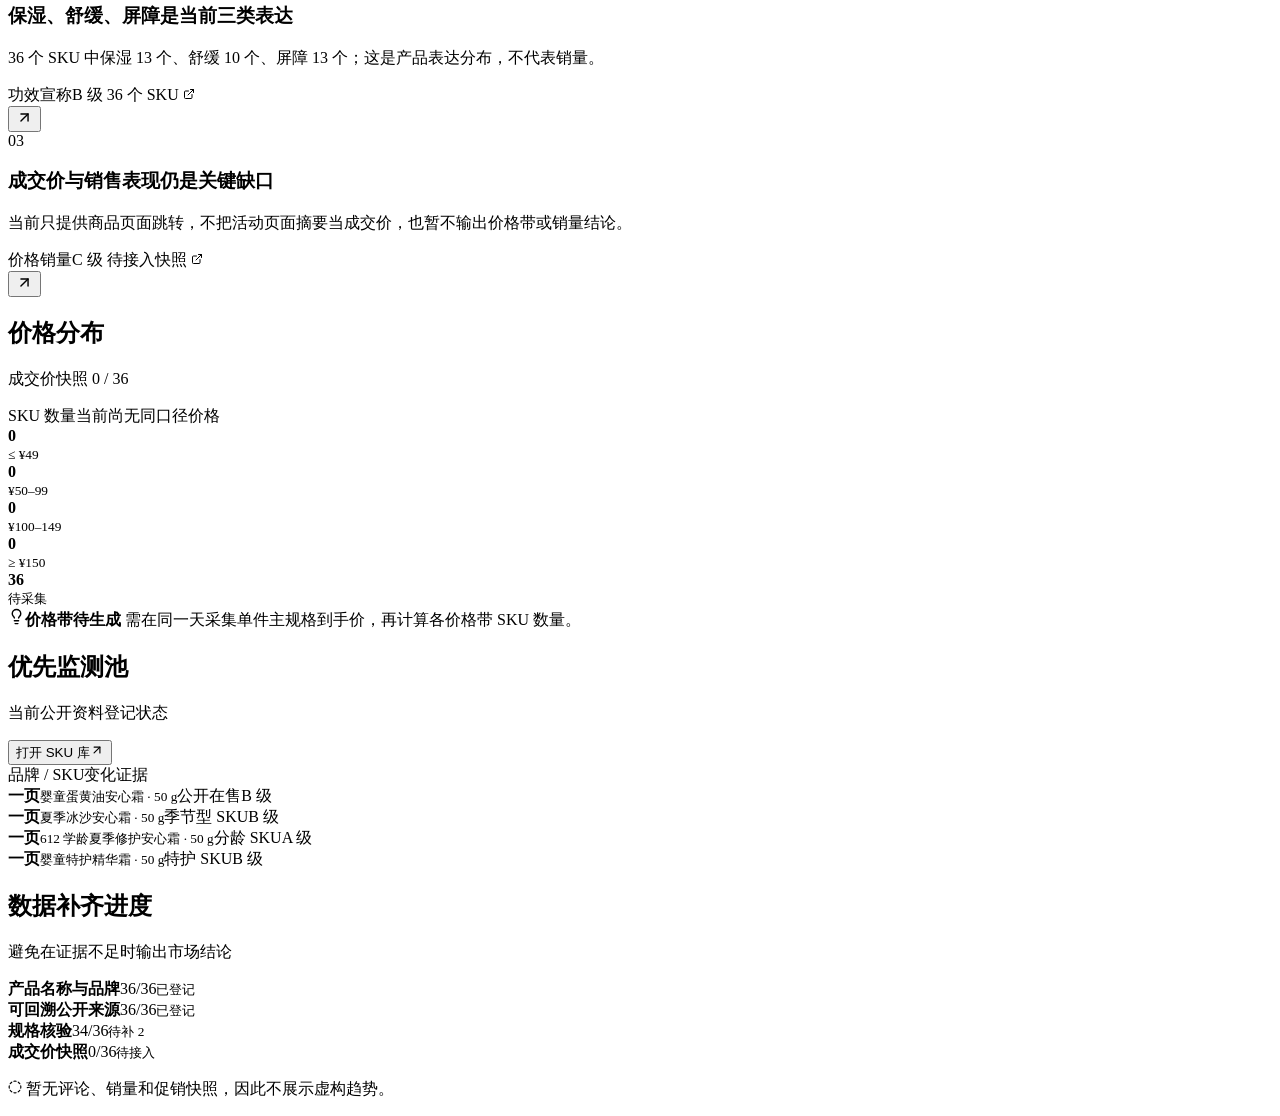
==== commit 8f9a7b81: "Restructure site content around decision logic" ====
--- a/index.html
+++ b/index.html
@@ -1 +1 @@
-<!DOCTYPE html><html lang="zh-CN"><head><meta charSet="utf-8"/><meta name="viewport" content="width=device-width, initial-scale=1"/><link rel="preload" as="image" href="/category-lens-babycare/_next/static/media/brand-mark.30_udhj-s8ci_.png"/><link rel="stylesheet" href="/category-lens-babycare/_next/static/chunks/0-mv4c7hc2y13.css" data-precedence="next"/><link rel="preload" as="script" fetchPriority="low" href="/category-lens-babycare/_next/static/chunks/1jq4o6yq14o4c.js"/><script src="/category-lens-babycare/_next/static/chunks/0xf3_v5y7f2-m.js" async=""></script><script src="/category-lens-babycare/_next/static/chunks/25o46h8mdjlrg.js" async=""></script><script src="/category-lens-babycare/_next/static/chunks/turbopack-03f1t2uwikz45.js" async=""></script><script src="/category-lens-babycare/_next/static/chunks/158myu8e_yme3.js" async=""></script><script src="/category-lens-babycare/_next/static/chunks/053adyd_0y54e.js" async=""></script><script src="/category-lens-babycare/_next/static/chunks/3f98pdespf8_f.js" async=""></script><title>品镜 · 婴童面霜品类情报</title><meta name="description" content="面向婴童洗护品牌团队的婴童面霜竞品与品类决策工具。"/><meta property="og:title" content="品镜 · 婴童面霜品类情报"/><meta property="og:description" content="公开资料驱动的竞品 SKU、来源与机会洞察工作台。"/><meta property="og:image" content="http://localhost:3000/og.png"/><meta property="og:image:width" content="1731"/><meta property="og:image:height" content="909"/><meta property="og:image:alt" content="品镜 婴童面霜品类情报"/><meta name="twitter:card" content="summary_large_image"/><meta name="twitter:title" content="品镜 · 婴童面霜品类情报"/><meta name="twitter:description" content="公开资料驱动的竞品 SKU、来源与机会洞察工作台。"/><meta name="twitter:image" content="http://localhost:3000/og.png"/><meta name="twitter:image:alt" content="品镜 婴童面霜品类情报"/><meta name="twitter:image:width" content="1731"/><meta name="twitter:image:height" content="909"/><script src="/category-lens-babycare/_next/static/chunks/0cz1d0mv5g_q7.js" noModule=""></script></head><body><div hidden=""><!--$--><!--/$--></div><div class="app-shell" style="--prism-ribbon:url(&quot;/category-lens-babycare/_next/static/media/prismatic-ribbon.3c94bu2w0si7x.png&quot;)"><aside class="sidebar"><div class="brand-block"><img class="brand-mark" src="/category-lens-babycare/_next/static/media/brand-mark.30_udhj-s8ci_.png" alt="" aria-hidden="true"/><div><strong>品镜</strong><small>CATEGORY LENS</small></div></div><div class="category-switcher"><div><small>当前品类</small><strong>婴童面霜</strong></div><svg xmlns="http://www.w3.org/2000/svg" width="16" height="16" viewBox="0 0 24 24" fill="none" stroke="currentColor" stroke-width="2" stroke-linecap="round" stroke-linejoin="round" class="lucide lucide-chevron-down"><path d="m6 9 6 6 6-6"></path></svg></div><nav><span class="nav-caption">工作台</span><button class=""><svg xmlns="http://www.w3.org/2000/svg" width="18" height="18" viewBox="0 0 24 24" fill="none" stroke="currentColor" stroke-width="2" stroke-linecap="round" stroke-linejoin="round" class="lucide lucide-layout-dashboard"><rect width="7" height="9" x="3" y="3" rx="1"></rect><rect width="7" height="5" x="14" y="3" rx="1"></rect><rect width="7" height="9" x="14" y="12" rx="1"></rect><rect width="7" height="5" x="3" y="16" rx="1"></rect></svg><span>决策总览</span></button><button class="active"><svg xmlns="http://www.w3.org/2000/svg" width="18" height="18" viewBox="0 0 24 24" fill="none" stroke="currentColor" stroke-width="2" stroke-linecap="round" stroke-linejoin="round" class="lucide lucide-boxes"><path d="M2.97 12.92A2 2 0 0 0 2 14.63v3.24a2 2 0 0 0 .97 1.71l3 1.8a2 2 0 0 0 2.06 0L12 19v-5.5l-5-3-4.03 2.42Z"></path><path d="m7 16.5-4.74-2.85"></path><path d="m7 16.5 5-3"></path><path d="M7 16.5v5.17"></path><path d="M12 13.5V19l3.97 2.38a2 2 0 0 0 2.06 0l3-1.8a2 2 0 0 0 .97-1.71v-3.24a2 2 0 0 0-.97-1.71L17 10.5l-5 3Z"></path><path d="m17 16.5-5-3"></path><path d="m17 16.5 4.74-2.85"></path><path d="M17 16.5v5.17"></path><path d="M7.97 4.42A2 2 0 0 0 7 6.13v4.37l5 3 5-3V6.13a2 2 0 0 0-.97-1.71l-3-1.8a2 2 0 0 0-2.06 0l-3 1.8Z"></path><path d="M12 8 7.26 5.15"></path><path d="m12 8 4.74-2.85"></path><path d="M12 13.5V8"></path></svg><span>竞品 SKU</span></button><button class=""><svg xmlns="http://www.w3.org/2000/svg" width="18" height="18" viewBox="0 0 24 24" fill="none" stroke="currentColor" stroke-width="2" stroke-linecap="round" stroke-linejoin="round" class="lucide lucide-radar"><path d="M19.07 4.93A10 10 0 0 0 6.99 3.34"></path><path d="M4 6h.01"></path><path d="M2.29 9.62A10 10 0 1 0 21.31 8.35"></path><path d="M16.24 7.76A6 6 0 1 0 8.23 16.67"></path><path d="M12 18h.01"></path><path d="M17.99 11.66A6 6 0 0 1 15.77 16.67"></path><circle cx="12" cy="12" r="2"></circle><path d="m13.41 10.59 5.66-5.66"></path></svg><span>采集中心</span><b>3</b></button><button class=""><svg xmlns="http://www.w3.org/2000/svg" width="18" height="18" viewBox="0 0 24 24" fill="none" stroke="currentColor" stroke-width="2" stroke-linecap="round" stroke-linejoin="round" class="lucide lucide-lightbulb"><path d="M15 14c.2-1 .7-1.7 1.5-2.5 1-.9 1.5-2.2 1.5-3.5A6 6 0 0 0 6 8c0 1 .2 2.2 1.5 3.5.7.7 1.3 1.5 1.5 2.5"></path><path d="M9 18h6"></path><path d="M10 22h4"></path></svg><span>机会洞察</span></button></nav><div class="sidebar-bottom"><button class=""><svg xmlns="http://www.w3.org/2000/svg" width="18" height="18" viewBox="0 0 24 24" fill="none" stroke="currentColor" stroke-width="2" stroke-linecap="round" stroke-linejoin="round" class="lucide lucide-settings"><path d="M12.22 2h-.44a2 2 0 0 0-2 2v.18a2 2 0 0 1-1 1.73l-.43.25a2 2 0 0 1-2 0l-.15-.08a2 2 0 0 0-2.73.73l-.22.38a2 2 0 0 0 .73 2.73l.15.1a2 2 0 0 1 1 1.72v.51a2 2 0 0 1-1 1.74l-.15.09a2 2 0 0 0-.73 2.73l.22.38a2 2 0 0 0 2.73.73l.15-.08a2 2 0 0 1 2 0l.43.25a2 2 0 0 1 1 1.73V20a2 2 0 0 0 2 2h.44a2 2 0 0 0 2-2v-.18a2 2 0 0 1 1-1.73l.43-.25a2 2 0 0 1 2 0l.15.08a2 2 0 0 0 2.73-.73l.22-.39a2 2 0 0 0-.73-2.73l-.15-.08a2 2 0 0 1-1-1.74v-.5a2 2 0 0 1 1-1.74l.15-.09a2 2 0 0 0 .73-2.73l-.22-.38a2 2 0 0 0-2.73-.73l-.15.08a2 2 0 0 1-2 0l-.43-.25a2 2 0 0 1-1-1.73V4a2 2 0 0 0-2-2z"></path><circle cx="12" cy="12" r="3"></circle></svg><span>品类设置</span></button><div class="data-health"><div class="health-icon"><svg xmlns="http://www.w3.org/2000/svg" width="18" height="18" viewBox="0 0 24 24" fill="none" stroke="currentColor" stroke-width="2" stroke-linecap="round" stroke-linejoin="round" class="lucide lucide-shield-check"><path d="M20 13c0 5-3.5 7.5-7.66 8.95a1 1 0 0 1-.67-.01C7.5 20.5 4 18 4 13V6a1 1 0 0 1 1-1c2 0 4.5-1.2 6.24-2.72a1.17 1.17 0 0 1 1.52 0C14.51 3.81 17 5 19 5a1 1 0 0 1 1 1z"></path><path d="m9 12 2 2 4-4"></path></svg></div><div><strong>证据完整度 92%</strong><small>18 条待复核</small></div></div><div class="profile-row"><div class="avatar">策</div><div><strong>品类策划组</strong><small>内部工作区</small></div><svg xmlns="http://www.w3.org/2000/svg" width="18" height="18" viewBox="0 0 24 24" fill="none" stroke="currentColor" stroke-width="2" stroke-linecap="round" stroke-linejoin="round" class="lucide lucide-ellipsis"><circle cx="12" cy="12" r="1"></circle><circle cx="19" cy="12" r="1"></circle><circle cx="5" cy="12" r="1"></circle></svg></div></div></aside><main><header class="topbar"><div><div class="eyebrow"><span class="live-dot"></span> 公开资料工作区 · 信息按来源日期更新</div><h1>竞品 SKU</h1><p>精确到产品、规格、渠道和证据</p></div><div class="top-actions"><button class="icon-button" aria-label="通知"><svg xmlns="http://www.w3.org/2000/svg" width="18" height="18" viewBox="0 0 24 24" fill="none" stroke="currentColor" stroke-width="2" stroke-linecap="round" stroke-linejoin="round" class="lucide lucide-bell"><path d="M10.268 21a2 2 0 0 0 3.464 0"></path><path d="M3.262 15.326A1 1 0 0 0 4 17h16a1 1 0 0 0 .74-1.673C19.41 13.956 18 12.499 18 8A6 6 0 0 0 6 8c0 4.499-1.411 5.956-2.738 7.326"></path></svg><span></span></button><button class="secondary-button"><svg xmlns="http://www.w3.org/2000/svg" width="17" height="17" viewBox="0 0 24 24" fill="none" stroke="currentColor" stroke-width="2" stroke-linecap="round" stroke-linejoin="round" class="lucide lucide-plus"><path d="M5 12h14"></path><path d="M12 5v14"></path></svg> 添加来源</button><button class="primary-button"><svg xmlns="http://www.w3.org/2000/svg" width="17" height="17" viewBox="0 0 24 24" fill="none" stroke="currentColor" stroke-width="2" stroke-linecap="round" stroke-linejoin="round" class="lucide lucide-sparkles"><path d="M9.937 15.5A2 2 0 0 0 8.5 14.063l-6.135-1.582a.5.5 0 0 1 0-.962L8.5 9.936A2 2 0 0 0 9.937 8.5l1.582-6.135a.5.5 0 0 1 .963 0L14.063 8.5A2 2 0 0 0 15.5 9.937l6.135 1.581a.5.5 0 0 1 0 .964L15.5 14.063a2 2 0 0 0-1.437 1.437l-1.582 6.135a.5.5 0 0 1-.963 0z"></path><path d="M20 3v4"></path><path d="M22 5h-4"></path><path d="M4 17v2"></path><path d="M5 18H3"></path></svg> 查看洞察</button></div></header><div class="content"><div class="page-stack"><div class="scope-note compact"><svg xmlns="http://www.w3.org/2000/svg" width="17" height="17" viewBox="0 0 24 24" fill="none" stroke="currentColor" stroke-width="2" stroke-linecap="round" stroke-linejoin="round" class="lucide lucide-database"><ellipse cx="12" cy="5" rx="9" ry="3"></ellipse><path d="M3 5V19A9 3 0 0 0 21 19V5"></path><path d="M3 12A9 3 0 0 0 21 12"></path></svg><span><strong>国内品牌优先池</strong> · 已收录 <!-- -->34<!-- --> 个可核验主规格 SKU；价格为页面动态价，不作为成交价。</span></div><section class="brand-entry-panel"><div class="brand-entry-heading"><div><span class="section-kicker">国内优先监测</span><h2>高知名度婴童面霜品牌入口</h2><p>点击进入品牌全景页，查看该品牌公开可核验 SKU 并横向对比。</p></div><span class="catalog-date">采集于 <!-- -->2026-08-02</span></div><div class="brand-entry-grid"><button aria-label="打开品牌：一页" class="brand-entry-card"><span class="brand-monogram tone-1">一</span><span class="brand-entry-copy"><strong>一页</strong><small>4<!-- --> 个公开 SKU</small></span><span class="brand-entry-meta"><i>CORE</i><svg xmlns="http://www.w3.org/2000/svg" width="14" height="14" viewBox="0 0 24 24" fill="none" stroke="currentColor" stroke-width="2" stroke-linecap="round" stroke-linejoin="round" class="lucide lucide-arrow-up-right"><path d="M7 7h10v10"></path><path d="M7 17 17 7"></path></svg></span></button><button aria-label="打开品牌：戴可思" class="brand-entry-card"><span class="brand-monogram tone-2">戴</span><span class="brand-entry-copy"><strong>戴可思</strong><small>5<!-- --> 个公开 SKU</small></span><span class="brand-entry-meta"><i>CORE</i><svg xmlns="http://www.w3.org/2000/svg" width="14" height="14" viewBox="0 0 24 24" fill="none" stroke="currentColor" stroke-width="2" stroke-linecap="round" stroke-linejoin="round" class="lucide lucide-arrow-up-right"><path d="M7 7h10v10"></path><path d="M7 17 17 7"></path></svg></span></button><button aria-label="打开品牌：松达" class="brand-entry-card"><span class="brand-monogram tone-3">松</span><span class="brand-entry-copy"><strong>松达</strong><small>2<!-- --> 个公开 SKU</small></span><span class="brand-entry-meta"><i>CORE</i><svg xmlns="http://www.w3.org/2000/svg" width="14" height="14" viewBox="0 0 24 24" fill="none" stroke="currentColor" stroke-width="2" stroke-linecap="round" stroke-linejoin="round" class="lucide lucide-arrow-up-right"><path d="M7 7h10v10"></path><path d="M7 17 17 7"></path></svg></span></button><button aria-label="打开品牌：润本" class="brand-entry-card"><span class="brand-monogram tone-4">润</span><span class="brand-entry-copy"><strong>润本</strong><small>6<!-- --> 个公开 SKU</small></span><span class="brand-entry-meta"><i>CORE</i><svg xmlns="http://www.w3.org/2000/svg" width="14" height="14" viewBox="0 0 24 24" fill="none" stroke="currentColor" stroke-width="2" stroke-linecap="round" stroke-linejoin="round" class="lucide lucide-arrow-up-right"><path d="M7 7h10v10"></path><path d="M7 17 17 7"></path></svg></span></button><button aria-label="打开品牌：启初" class="brand-entry-card"><span class="brand-monogram tone-1">启</span><span class="brand-entry-copy"><strong>启初</strong><small>6<!-- --> 个公开 SKU</small></span><span class="brand-entry-meta"><i>CORE</i><svg xmlns="http://www.w3.org/2000/svg" width="14" height="14" viewBox="0 0 24 24" fill="none" stroke="currentColor" stroke-width="2" stroke-linecap="round" stroke-linejoin="round" class="lucide lucide-arrow-up-right"><path d="M7 7h10v10"></path><path d="M7 17 17 7"></path></svg></span></button><button aria-label="打开品牌：纽强" class="brand-entry-card"><span class="brand-monogram tone-2">纽</span><span class="brand-entry-copy"><strong>纽强</strong><small>1<!-- --> 个公开 SKU</small></span><span class="brand-entry-meta"><i>WATCH</i><svg xmlns="http://www.w3.org/2000/svg" width="14" height="14" viewBox="0 0 24 24" fill="none" stroke="currentColor" stroke-width="2" stroke-linecap="round" stroke-linejoin="round" class="lucide lucide-arrow-up-right"><path d="M7 7h10v10"></path><path d="M7 17 17 7"></path></svg></span></button><button aria-label="打开品牌：红色小象" class="brand-entry-card"><span class="brand-monogram tone-3">红</span><span class="brand-entry-copy"><strong>红色小象</strong><small>7<!-- --> 个公开 SKU</small></span><span class="brand-entry-meta"><i>WATCH</i><svg xmlns="http://www.w3.org/2000/svg" width="14" height="14" viewBox="0 0 24 24" fill="none" stroke="currentColor" stroke-width="2" stroke-linecap="round" stroke-linejoin="round" class="lucide lucide-arrow-up-right"><path d="M7 7h10v10"></path><path d="M7 17 17 7"></path></svg></span></button><button aria-label="打开品牌：Babycare" class="brand-entry-card"><span class="brand-monogram tone-4">B</span><span class="brand-entry-copy"><strong>Babycare</strong><small>3<!-- --> 个公开 SKU</small></span><span class="brand-entry-meta"><i>WATCH</i><svg xmlns="http://www.w3.org/2000/svg" width="14" height="14" viewBox="0 0 24 24" fill="none" stroke="currentColor" stroke-width="2" stroke-linecap="round" stroke-linejoin="round" class="lucide lucide-arrow-up-right"><path d="M7 7h10v10"></path><path d="M7 17 17 7"></path></svg></span></button></div></section><div class="toolbar glass-toolbar"><div class="search-box"><svg xmlns="http://www.w3.org/2000/svg" width="17" height="17" viewBox="0 0 24 24" fill="none" stroke="currentColor" stroke-width="2" stroke-linecap="round" stroke-linejoin="round" class="lucide lucide-search"><circle cx="11" cy="11" r="8"></circle><path d="m21 21-4.3-4.3"></path></svg><input placeholder="搜索品牌、SKU、卖点或渠道" value=""/></div><div class="filter-group market-filter"><button class="active">国内优先</button><button class="">含国际对标</button></div><div class="filter-group efficacy-filter"><button class="active">全部功效</button><button class="">保湿</button><button class="">舒缓</button><button class="">屏障</button></div><div class="filter-group"><button class="active">全部证据</button><button class="">A 级</button><button class="">B 级</button><button class="">C 级</button></div></div><div class="panel sku-panel"><div class="sku-summary"><span>已显示 <strong>34</strong> 个 SKU</span><button><svg xmlns="http://www.w3.org/2000/svg" width="15" height="15" viewBox="0 0 24 24" fill="none" stroke="currentColor" stroke-width="2" stroke-linecap="round" stroke-linejoin="round" class="lucide lucide-file-spreadsheet"><path d="M15 2H6a2 2 0 0 0-2 2v16a2 2 0 0 0 2 2h12a2 2 0 0 0 2-2V7Z"></path><path d="M14 2v4a2 2 0 0 0 2 2h4"></path><path d="M8 13h2"></path><path d="M14 13h2"></path><path d="M8 17h2"></path><path d="M14 17h2"></path></svg> 导出当前视图</button></div><div class="sku-table-wrap"><table class="sku-table"><thead><tr><th>品牌 / SKU</th><th>优先级</th><th>规格</th><th>当前价</th><th>适用人群</th><th>核心宣称</th><th>功效</th><th>来源口径</th><th>证据</th><th></th></tr></thead><tbody><tr><td><button class="product-link"><span class="table-monogram">一</span><span><strong>一页</strong><small>婴童蛋黄油安心霜</small></span></button></td><td><span class="priority-pill ">核心关注</span></td><td>50 g</td><td><b class="">页面动态价</b></td><td>婴童</td><td>蛋黄油 · 换季舒缓保湿</td><td><span class="efficacy-pill">舒缓</span></td><td>京东公开商品聚合页</td><td><span class="evidence evidence-b">B<!-- --> 级</span></td><td><button class="row-action" aria-label="查看 一页 婴童蛋黄油安心霜"><svg xmlns="http://www.w3.org/2000/svg" width="15" height="15" viewBox="0 0 24 24" fill="none" stroke="currentColor" stroke-width="2" stroke-linecap="round" stroke-linejoin="round" class="lucide lucide-arrow-up-right"><path d="M7 7h10v10"></path><path d="M7 17 17 7"></path></svg></button></td></tr><tr><td><button class="product-link"><span class="table-monogram">一</span><span><strong>一页</strong><small>夏季冰沙安心霜</small></span></button></td><td><span class="priority-pill ">核心关注</span></td><td>50 g</td><td><b class="">页面动态价</b></td><td>婴童</td><td>清爽补水 · 无香</td><td><span class="efficacy-pill">保湿</span></td><td>京东公开商品聚合页</td><td><span class="evidence evidence-b">B<!-- --> 级</span></td><td><button class="row-action" aria-label="查看 一页 夏季冰沙安心霜"><svg xmlns="http://www.w3.org/2000/svg" width="15" height="15" viewBox="0 0 24 24" fill="none" stroke="currentColor" stroke-width="2" stroke-linecap="round" stroke-linejoin="round" class="lucide lucide-arrow-up-right"><path d="M7 7h10v10"></path><path d="M7 17 17 7"></path></svg></button></td></tr><tr><td><button class="product-link"><span class="table-monogram">一</span><span><strong>一页</strong><small>612 学龄夏季修护安心霜</small></span></button></td><td><span class="priority-pill ">核心关注</span></td><td>50 g</td><td><b class="">页面动态价</b></td><td>6–12 岁</td><td>学龄分阶 · 夏季修护保湿</td><td><span class="efficacy-pill">舒缓</span></td><td>品牌官方商城</td><td><span class="evidence evidence-a">A<!-- --> 级</span></td><td><button class="row-action" aria-label="查看 一页 612 学龄夏季修护安心霜"><svg xmlns="http://www.w3.org/2000/svg" width="15" height="15" viewBox="0 0 24 24" fill="none" stroke="currentColor" stroke-width="2" stroke-linecap="round" stroke-linejoin="round" class="lucide lucide-arrow-up-right"><path d="M7 7h10v10"></path><path d="M7 17 17 7"></path></svg></button></td></tr><tr><td><button class="product-link"><span class="table-monogram">一</span><span><strong>一页</strong><small>婴童特护精华霜</small></span></button></td><td><span class="priority-pill ">核心关注</span></td><td>50 g</td><td><b class="">页面动态价</b></td><td>婴童</td><td>高保湿 · 干痒泛红护理</td><td><span class="efficacy-pill">屏障</span></td><td>京东公开商品聚合页</td><td><span class="evidence evidence-b">B<!-- --> 级</span></td><td><button class="row-action" aria-label="查看 一页 婴童特护精华霜"><svg xmlns="http://www.w3.org/2000/svg" width="15" height="15" viewBox="0 0 24 24" fill="none" stroke="currentColor" stroke-width="2" stroke-linecap="round" stroke-linejoin="round" class="lucide lucide-arrow-up-right"><path d="M7 7h10v10"></path><path d="M7 17 17 7"></path></svg></button></td></tr><tr><td><button class="product-link"><span class="table-monogram">戴</span><span><strong>戴可思</strong><small>婴儿金盏花护理面霜</small></span></button></td><td><span class="priority-pill ">核心关注</span></td><td>38 g</td><td><b class="">页面动态价</b></td><td>婴幼儿</td><td>金盏花 · 舒缓保湿</td><td><span class="efficacy-pill">舒缓</span></td><td>京东自营</td><td><span class="evidence evidence-b">B<!-- --> 级</span></td><td><button class="row-action" aria-label="查看 戴可思 婴儿金盏花护理面霜"><svg xmlns="http://www.w3.org/2000/svg" width="15" height="15" viewBox="0 0 24 24" fill="none" stroke="currentColor" stroke-width="2" stroke-linecap="round" stroke-linejoin="round" class="lucide lucide-arrow-up-right"><path d="M7 7h10v10"></path><path d="M7 17 17 7"></path></svg></button></td></tr><tr><td><button class="product-link"><span class="table-monogram">戴</span><span><strong>戴可思</strong><small>婴儿金盏花特润霜</small></span></button></td><td><span class="priority-pill ">核心关注</span></td><td>50 g</td><td><b class="">页面动态价</b></td><td>婴幼儿</td><td>金盏花 · 深层滋润</td><td><span class="efficacy-pill">保湿</span></td><td>京东自营</td><td><span class="evidence evidence-b">B<!-- --> 级</span></td><td><button class="row-action" aria-label="查看 戴可思 婴儿金盏花特润霜"><svg xmlns="http://www.w3.org/2000/svg" width="15" height="15" viewBox="0 0 24 24" fill="none" stroke="currentColor" stroke-width="2" stroke-linecap="round" stroke-linejoin="round" class="lucide lucide-arrow-up-right"><path d="M7 7h10v10"></path><path d="M7 17 17 7"></path></svg></button></td></tr><tr><td><button class="product-link"><span class="table-monogram">戴</span><span><strong>戴可思</strong><small>婴儿舒润特护面霜</small></span></button></td><td><span class="priority-pill ">核心关注</span></td><td>50 g</td><td><b class="">页面动态价</b></td><td>婴幼儿</td><td>敏感肌 · 舒缓保湿</td><td><span class="efficacy-pill">屏障</span></td><td>京东自营</td><td><span class="evidence evidence-b">B<!-- --> 级</span></td><td><button class="row-action" aria-label="查看 戴可思 婴儿舒润特护面霜"><svg xmlns="http://www.w3.org/2000/svg" width="15" height="15" viewBox="0 0 24 24" fill="none" stroke="currentColor" stroke-width="2" stroke-linecap="round" stroke-linejoin="round" class="lucide lucide-arrow-up-right"><path d="M7 7h10v10"></path><path d="M7 17 17 7"></path></svg></button></td></tr><tr><td><button class="product-link"><span class="table-monogram">戴</span><span><strong>戴可思</strong><small>金盏花夏季护理面霜</small></span></button></td><td><span class="priority-pill ">核心关注</span></td><td>30 g</td><td><b class="">页面动态价</b></td><td>婴童</td><td>夏日专研 · 清爽保湿</td><td><span class="efficacy-pill">保湿</span></td><td>京东公开商品页</td><td><span class="evidence evidence-b">B<!-- --> 级</span></td><td><button class="row-action" aria-label="查看 戴可思 金盏花夏季护理面霜"><svg xmlns="http://www.w3.org/2000/svg" width="15" height="15" viewBox="0 0 24 24" fill="none" stroke="currentColor" stroke-width="2" stroke-linecap="round" stroke-linejoin="round" class="lucide lucide-arrow-up-right"><path d="M7 7h10v10"></path><path d="M7 17 17 7"></path></svg></button></td></tr><tr><td><button class="product-link"><span class="table-monogram">戴</span><span><strong>戴可思</strong><small>金盏花沁润保湿霜</small></span></button></td><td><span class="priority-pill ">核心关注</span></td><td>50 g</td><td><b class="">页面动态价</b></td><td>婴童</td><td>沁润质地 · 补水保湿</td><td><span class="efficacy-pill">保湿</span></td><td>京东公开商品页</td><td><span class="evidence evidence-b">B<!-- --> 级</span></td><td><button class="row-action" aria-label="查看 戴可思 金盏花沁润保湿霜"><svg xmlns="http://www.w3.org/2000/svg" width="15" height="15" viewBox="0 0 24 24" fill="none" stroke="currentColor" stroke-width="2" stroke-linecap="round" stroke-linejoin="round" class="lucide lucide-arrow-up-right"><path d="M7 7h10v10"></path><path d="M7 17 17 7"></path></svg></button></td></tr><tr><td><button class="product-link"><span class="table-monogram">松</span><span><strong>松达</strong><small>婴儿山茶油霜</small></span></button></td><td><span class="priority-pill ">核心关注</span></td><td>68 g</td><td><b class="">页面动态价</b></td><td>婴幼儿</td><td>天然无香 · 山茶油长效保湿</td><td><span class="efficacy-pill">保湿</span></td><td>品牌官网</td><td><span class="evidence evidence-a">A<!-- --> 级</span></td><td><button class="row-action" aria-label="查看 松达 婴儿山茶油霜"><svg xmlns="http://www.w3.org/2000/svg" width="15" height="15" viewBox="0 0 24 24" fill="none" stroke="currentColor" stroke-width="2" stroke-linecap="round" stroke-linejoin="round" class="lucide lucide-arrow-up-right"><path d="M7 7h10v10"></path><path d="M7 17 17 7"></path></svg></button></td></tr><tr><td><button class="product-link"><span class="table-monogram">松</span><span><strong>松达</strong><small>婴儿山茶油特护霜</small></span></button></td><td><span class="priority-pill ">核心关注</span></td><td>规格待核</td><td><b class="">页面动态价</b></td><td>婴幼儿</td><td>山茶油 · 婴幼儿肌肤特护</td><td><span class="efficacy-pill">屏障</span></td><td>品牌官网</td><td><span class="evidence evidence-a">A<!-- --> 级</span></td><td><button class="row-action" aria-label="查看 松达 婴儿山茶油特护霜"><svg xmlns="http://www.w3.org/2000/svg" width="15" height="15" viewBox="0 0 24 24" fill="none" stroke="currentColor" stroke-width="2" stroke-linecap="round" stroke-linejoin="round" class="lucide lucide-arrow-up-right"><path d="M7 7h10v10"></path><path d="M7 17 17 7"></path></svg></button></td></tr><tr><td><button class="product-link"><span class="table-monogram">润</span><span><strong>润本</strong><small>洋甘菊舒缓水润霜</small></span></button></td><td><span class="priority-pill ">核心关注</span></td><td>50 g</td><td><b class="">页面动态价</b></td><td>0 岁+</td><td>洋甘菊 · 水润舒缓</td><td><span class="efficacy-pill">舒缓</span></td><td>京东自营</td><td><span class="evidence evidence-b">B<!-- --> 级</span></td><td><button class="row-action" aria-label="查看 润本 洋甘菊舒缓水润霜"><svg xmlns="http://www.w3.org/2000/svg" width="15" height="15" viewBox="0 0 24 24" fill="none" stroke="currentColor" stroke-width="2" stroke-linecap="round" stroke-linejoin="round" class="lucide lucide-arrow-up-right"><path d="M7 7h10v10"></path><path d="M7 17 17 7"></path></svg></button></td></tr><tr><td><button class="product-link"><span class="table-monogram">润</span><span><strong>润本</strong><small>儿童洋甘菊护理霜</small></span></button></td><td><span class="priority-pill ">核心关注</span></td><td>50 g</td><td><b class="">页面动态价</b></td><td>3 岁+</td><td>洋甘菊 · 换季护理</td><td><span class="efficacy-pill">舒缓</span></td><td>京东自营</td><td><span class="evidence evidence-b">B<!-- --> 级</span></td><td><button class="row-action" aria-label="查看 润本 儿童洋甘菊护理霜"><svg xmlns="http://www.w3.org/2000/svg" width="15" height="15" viewBox="0 0 24 24" fill="none" stroke="currentColor" stroke-width="2" stroke-linecap="round" stroke-linejoin="round" class="lucide lucide-arrow-up-right"><path d="M7 7h10v10"></path><path d="M7 17 17 7"></path></svg></button></td></tr><tr><td><button class="product-link"><span class="table-monogram">润</span><span><strong>润本</strong><small>蛋黄油精华霜（轻润款）</small></span></button></td><td><span class="priority-pill ">核心关注</span></td><td>50 g</td><td><b class="">页面动态价</b></td><td>婴童</td><td>蛋黄油 · 轻润保湿</td><td><span class="efficacy-pill">保湿</span></td><td>京东公开商品页</td><td><span class="evidence evidence-b">B<!-- --> 级</span></td><td><button class="row-action" aria-label="查看 润本 蛋黄油精华霜（轻润款）"><svg xmlns="http://www.w3.org/2000/svg" width="15" height="15" viewBox="0 0 24 24" fill="none" stroke="currentColor" stroke-width="2" stroke-linecap="round" stroke-linejoin="round" class="lucide lucide-arrow-up-right"><path d="M7 7h10v10"></path><path d="M7 17 17 7"></path></svg></button></td></tr><tr><td><button class="product-link"><span class="table-monogram">润</span><span><strong>润本</strong><small>蛋黄油精华霜（滋润款）</small></span></button></td><td><span class="priority-pill ">核心关注</span></td><td>50 g</td><td><b class="">页面动态价</b></td><td>婴童</td><td>蛋黄油 · 滋润保湿</td><td><span class="efficacy-pill">保湿</span></td><td>京东公开商品页</td><td><span class="evidence evidence-b">B<!-- --> 级</span></td><td><button class="row-action" aria-label="查看 润本 蛋黄油精华霜（滋润款）"><svg xmlns="http://www.w3.org/2000/svg" width="15" height="15" viewBox="0 0 24 24" fill="none" stroke="currentColor" stroke-width="2" stroke-linecap="round" stroke-linejoin="round" class="lucide lucide-arrow-up-right"><path d="M7 7h10v10"></path><path d="M7 17 17 7"></path></svg></button></td></tr><tr><td><button class="product-link"><span class="table-monogram">润</span><span><strong>润本</strong><small>婴儿牛油果防皴霜</small></span></button></td><td><span class="priority-pill ">核心关注</span></td><td>55 g</td><td><b class="">页面动态价</b></td><td>0 岁+</td><td>牛油果 · 滋润防皴</td><td><span class="efficacy-pill">屏障</span></td><td>京东公开商品页</td><td><span class="evidence evidence-b">B<!-- --> 级</span></td><td><button class="row-action" aria-label="查看 润本 婴儿牛油果防皴霜"><svg xmlns="http://www.w3.org/2000/svg" width="15" height="15" viewBox="0 0 24 24" fill="none" stroke="currentColor" stroke-width="2" stroke-linecap="round" stroke-linejoin="round" class="lucide lucide-arrow-up-right"><path d="M7 7h10v10"></path><path d="M7 17 17 7"></path></svg></button></td></tr><tr><td><button class="product-link"><span class="table-monogram">润</span><span><strong>润本</strong><small>儿童牛油果防皴霜</small></span></button></td><td><span class="priority-pill ">核心关注</span></td><td>55 g</td><td><b class="">页面动态价</b></td><td>3 岁+</td><td>牛油果 · 滋润防皴</td><td><span class="efficacy-pill">屏障</span></td><td>京东公开商品页</td><td><span class="evidence evidence-b">B<!-- --> 级</span></td><td><button class="row-action" aria-label="查看 润本 儿童牛油果防皴霜"><svg xmlns="http://www.w3.org/2000/svg" width="15" height="15" viewBox="0 0 24 24" fill="none" stroke="currentColor" stroke-width="2" stroke-linecap="round" stroke-linejoin="round" class="lucide lucide-arrow-up-right"><path d="M7 7h10v10"></path><path d="M7 17 17 7"></path></svg></button></td></tr><tr><td><button class="product-link"><span class="table-monogram">启</span><span><strong>启初</strong><small>婴儿多效倍润面霜</small></span></button></td><td><span class="priority-pill ">核心关注</span></td><td>40 g</td><td><b class="">页面动态价</b></td><td>0–3 岁</td><td>胚米精华 · 多效倍润</td><td><span class="efficacy-pill">保湿</span></td><td>京东公开商品页</td><td><span class="evidence evidence-b">B<!-- --> 级</span></td><td><button class="row-action" aria-label="查看 启初 婴儿多效倍润面霜"><svg xmlns="http://www.w3.org/2000/svg" width="15" height="15" viewBox="0 0 24 24" fill="none" stroke="currentColor" stroke-width="2" stroke-linecap="round" stroke-linejoin="round" class="lucide lucide-arrow-up-right"><path d="M7 7h10v10"></path><path d="M7 17 17 7"></path></svg></button></td></tr><tr><td><button class="product-link"><span class="table-monogram">启</span><span><strong>启初</strong><small>婴儿水润保湿面霜</small></span></button></td><td><span class="priority-pill ">核心关注</span></td><td>40 g</td><td><b class="">页面动态价</b></td><td>0–3 岁</td><td>水润质地 · 清爽保湿</td><td><span class="efficacy-pill">保湿</span></td><td>京东公开商品页</td><td><span class="evidence evidence-b">B<!-- --> 级</span></td><td><button class="row-action" aria-label="查看 启初 婴儿水润保湿面霜"><svg xmlns="http://www.w3.org/2000/svg" width="15" height="15" viewBox="0 0 24 24" fill="none" stroke="currentColor" stroke-width="2" stroke-linecap="round" stroke-linejoin="round" class="lucide lucide-arrow-up-right"><path d="M7 7h10v10"></path><path d="M7 17 17 7"></path></svg></button></td></tr><tr><td><button class="product-link"><span class="table-monogram">启</span><span><strong>启初</strong><small>多重特润面霜 3.0</small></span></button></td><td><span class="priority-pill ">核心关注</span></td><td>80 g</td><td><b class="">页面动态价</b></td><td>婴幼儿</td><td>多重特润 · 秋冬保湿</td><td><span class="efficacy-pill">屏障</span></td><td>京东公开商品页</td><td><span class="evidence evidence-b">B<!-- --> 级</span></td><td><button class="row-action" aria-label="查看 启初 多重特润面霜 3.0"><svg xmlns="http://www.w3.org/2000/svg" width="15" height="15" viewBox="0 0 24 24" fill="none" stroke="currentColor" stroke-width="2" stroke-linecap="round" stroke-linejoin="round" class="lucide lucide-arrow-up-right"><path d="M7 7h10v10"></path><path d="M7 17 17 7"></path></svg></button></td></tr><tr><td><button class="product-link"><span class="table-monogram">启</span><span><strong>启初</strong><small>青蒿舒缓特护霜</small></span></button></td><td><span class="priority-pill ">核心关注</span></td><td>35 g</td><td><b class="">页面动态价</b></td><td>婴童</td><td>青蒿 · 舒缓维稳</td><td><span class="efficacy-pill">屏障</span></td><td>京东公开商品页</td><td><span class="evidence evidence-b">B<!-- --> 级</span></td><td><button class="row-action" aria-label="查看 启初 青蒿舒缓特护霜"><svg xmlns="http://www.w3.org/2000/svg" width="15" height="15" viewBox="0 0 24 24" fill="none" stroke="currentColor" stroke-width="2" stroke-linecap="round" stroke-linejoin="round" class="lucide lucide-arrow-up-right"><path d="M7 7h10v10"></path><path d="M7 17 17 7"></path></svg></button></td></tr><tr><td><button class="product-link"><span class="table-monogram">启</span><span><strong>启初</strong><small>青蒿舒缓滋润霜</small></span></button></td><td><span class="priority-pill ">核心关注</span></td><td>50 g</td><td><b class="">页面动态价</b></td><td>婴童</td><td>青蒿 · 舒缓滋润</td><td><span class="efficacy-pill">舒缓</span></td><td>京东公开商品页</td><td><span class="evidence evidence-b">B<!-- --> 级</span></td><td><button class="row-action" aria-label="查看 启初 青蒿舒缓滋润霜"><svg xmlns="http://www.w3.org/2000/svg" width="15" height="15" viewBox="0 0 24 24" fill="none" stroke="currentColor" stroke-width="2" stroke-linecap="round" stroke-linejoin="round" class="lucide lucide-arrow-up-right"><path d="M7 7h10v10"></path><path d="M7 17 17 7"></path></svg></button></td></tr><tr><td><button class="product-link"><span class="table-monogram">启</span><span><strong>启初</strong><small>婴儿清爽冰沙霜</small></span></button></td><td><span class="priority-pill ">核心关注</span></td><td>45 g</td><td><b class="">页面动态价</b></td><td>婴童</td><td>清爽水润 · 晒后舒缓</td><td><span class="efficacy-pill">舒缓</span></td><td>京东自营</td><td><span class="evidence evidence-b">B<!-- --> 级</span></td><td><button class="row-action" aria-label="查看 启初 婴儿清爽冰沙霜"><svg xmlns="http://www.w3.org/2000/svg" width="15" height="15" viewBox="0 0 24 24" fill="none" stroke="currentColor" stroke-width="2" stroke-linecap="round" stroke-linejoin="round" class="lucide lucide-arrow-up-right"><path d="M7 7h10v10"></path><path d="M7 17 17 7"></path></svg></button></td></tr><tr><td><button class="product-link"><span class="table-monogram">纽</span><span><strong>纽强</strong><small>婴幼儿保湿润肤精华霜</small></span></button></td><td><span class="priority-pill ">重点关注</span></td><td>200 g</td><td><b class="">页面动态价</b></td><td>婴幼儿</td><td>高保湿 · 屏障护理</td><td><span class="efficacy-pill">屏障</span></td><td>京东自营旗舰店</td><td><span class="evidence evidence-b">B<!-- --> 级</span></td><td><button class="row-action" aria-label="查看 纽强 婴幼儿保湿润肤精华霜"><svg xmlns="http://www.w3.org/2000/svg" width="15" height="15" viewBox="0 0 24 24" fill="none" stroke="currentColor" stroke-width="2" stroke-linecap="round" stroke-linejoin="round" class="lucide lucide-arrow-up-right"><path d="M7 7h10v10"></path><path d="M7 17 17 7"></path></svg></button></td></tr><tr><td><button class="product-link"><span class="table-monogram">红</span><span><strong>红色小象</strong><small>牛油果润肤霜</small></span></button></td><td><span class="priority-pill ">重点关注</span></td><td>52 g</td><td><b class="">页面动态价</b></td><td>婴童</td><td>牛油果 · 换季滋润</td><td><span class="efficacy-pill">保湿</span></td><td>京东自营</td><td><span class="evidence evidence-b">B<!-- --> 级</span></td><td><button class="row-action" aria-label="查看 红色小象 牛油果润肤霜"><svg xmlns="http://www.w3.org/2000/svg" width="15" height="15" viewBox="0 0 24 24" fill="none" stroke="currentColor" stroke-width="2" stroke-linecap="round" stroke-linejoin="round" class="lucide lucide-arrow-up-right"><path d="M7 7h10v10"></path><path d="M7 17 17 7"></path></svg></button></td></tr><tr><td><button class="product-link"><span class="table-monogram">红</span><span><strong>红色小象</strong><small>婴童冰雪霜</small></span></button></td><td><span class="priority-pill ">重点关注</span></td><td>50 g</td><td><b class="">页面动态价</b></td><td>婴童</td><td>夏季清爽 · 晒后舒缓</td><td><span class="efficacy-pill">舒缓</span></td><td>京东自营</td><td><span class="evidence evidence-b">B<!-- --> 级</span></td><td><button class="row-action" aria-label="查看 红色小象 婴童冰雪霜"><svg xmlns="http://www.w3.org/2000/svg" width="15" height="15" viewBox="0 0 24 24" fill="none" stroke="currentColor" stroke-width="2" stroke-linecap="round" stroke-linejoin="round" class="lucide lucide-arrow-up-right"><path d="M7 7h10v10"></path><path d="M7 17 17 7"></path></svg></button></td></tr><tr><td><button class="product-link"><span class="table-monogram">红</span><span><strong>红色小象</strong><small>舒安特护霜</small></span></button></td><td><span class="priority-pill ">重点关注</span></td><td>50 g</td><td><b class="">页面动态价</b></td><td>新生儿及婴童</td><td>换季保湿 · 新生儿适用</td><td><span class="efficacy-pill">屏障</span></td><td>京东自营</td><td><span class="evidence evidence-b">B<!-- --> 级</span></td><td><button class="row-action" aria-label="查看 红色小象 舒安特护霜"><svg xmlns="http://www.w3.org/2000/svg" width="15" height="15" viewBox="0 0 24 24" fill="none" stroke="currentColor" stroke-width="2" stroke-linecap="round" stroke-linejoin="round" class="lucide lucide-arrow-up-right"><path d="M7 7h10v10"></path><path d="M7 17 17 7"></path></svg></button></td></tr><tr><td><button class="product-link"><span class="table-monogram">红</span><span><strong>红色小象</strong><small>儿童保湿霜</small></span></button></td><td><span class="priority-pill ">重点关注</span></td><td>50 g</td><td><b class="">页面动态价</b></td><td>3 岁+</td><td>日常保湿 · 换季护理</td><td><span class="efficacy-pill">保湿</span></td><td>京东自营</td><td><span class="evidence evidence-b">B<!-- --> 级</span></td><td><button class="row-action" aria-label="查看 红色小象 儿童保湿霜"><svg xmlns="http://www.w3.org/2000/svg" width="15" height="15" viewBox="0 0 24 24" fill="none" stroke="currentColor" stroke-width="2" stroke-linecap="round" stroke-linejoin="round" class="lucide lucide-arrow-up-right"><path d="M7 7h10v10"></path><path d="M7 17 17 7"></path></svg></button></td></tr><tr><td><button class="product-link"><span class="table-monogram">红</span><span><strong>红色小象</strong><small>婴童特润霜</small></span></button></td><td><span class="priority-pill ">重点关注</span></td><td>50 g</td><td><b class="">页面动态价</b></td><td>婴童</td><td>舒缓滋润 · 换季保湿</td><td><span class="efficacy-pill">保湿</span></td><td>京东自营</td><td><span class="evidence evidence-b">B<!-- --> 级</span></td><td><button class="row-action" aria-label="查看 红色小象 婴童特润霜"><svg xmlns="http://www.w3.org/2000/svg" width="15" height="15" viewBox="0 0 24 24" fill="none" stroke="currentColor" stroke-width="2" stroke-linecap="round" stroke-linejoin="round" class="lucide lucide-arrow-up-right"><path d="M7 7h10v10"></path><path d="M7 17 17 7"></path></svg></button></td></tr><tr><td><button class="product-link"><span class="table-monogram">红</span><span><strong>红色小象</strong><small>婴童蛋黄油舒润精华霜</small></span></button></td><td><span class="priority-pill ">重点关注</span></td><td>50 g</td><td><b class="">页面动态价</b></td><td>婴童</td><td>蛋黄油 · 舒润保湿</td><td><span class="efficacy-pill">屏障</span></td><td>京东自营</td><td><span class="evidence evidence-b">B<!-- --> 级</span></td><td><button class="row-action" aria-label="查看 红色小象 婴童蛋黄油舒润精华霜"><svg xmlns="http://www.w3.org/2000/svg" width="15" height="15" viewBox="0 0 24 24" fill="none" stroke="currentColor" stroke-width="2" stroke-linecap="round" stroke-linejoin="round" class="lucide lucide-arrow-up-right"><path d="M7 7h10v10"></path><path d="M7 17 17 7"></path></svg></button></td></tr><tr><td><button class="product-link"><span class="table-monogram">红</span><span><strong>红色小象</strong><small>小学霜</small></span></button></td><td><span class="priority-pill ">重点关注</span></td><td>50 g</td><td><b class="">页面动态价</b></td><td>学龄儿童</td><td>学龄儿童 · 保湿防干皴</td><td><span class="efficacy-pill">保湿</span></td><td>京东自营</td><td><span class="evidence evidence-b">B<!-- --> 级</span></td><td><button class="row-action" aria-label="查看 红色小象 小学霜"><svg xmlns="http://www.w3.org/2000/svg" width="15" height="15" viewBox="0 0 24 24" fill="none" stroke="currentColor" stroke-width="2" stroke-linecap="round" stroke-linejoin="round" class="lucide lucide-arrow-up-right"><path d="M7 7h10v10"></path><path d="M7 17 17 7"></path></svg></button></td></tr><tr><td><button class="product-link"><span class="table-monogram">B</span><span><strong>Babycare</strong><small>山茶角鲨烷高保湿霜</small></span></button></td><td><span class="priority-pill ">重点关注</span></td><td>50 g</td><td><b class="">页面动态价</b></td><td>婴幼儿</td><td>山茶花油 · 角鲨烷高保湿</td><td><span class="efficacy-pill">屏障</span></td><td>京东自营</td><td><span class="evidence evidence-b">B<!-- --> 级</span></td><td><button class="row-action" aria-label="查看 Babycare 山茶角鲨烷高保湿霜"><svg xmlns="http://www.w3.org/2000/svg" width="15" height="15" viewBox="0 0 24 24" fill="none" stroke="currentColor" stroke-width="2" stroke-linecap="round" stroke-linejoin="round" class="lucide lucide-arrow-up-right"><path d="M7 7h10v10"></path><path d="M7 17 17 7"></path></svg></button></td></tr><tr><td><button class="product-link"><span class="table-monogram">B</span><span><strong>Babycare</strong><small>幼朴益生菌特护面霜</small></span></button></td><td><span class="priority-pill ">重点关注</span></td><td>50 g</td><td><b class="">页面动态价</b></td><td>婴童</td><td>益生菌概念 · 滋润特护</td><td><span class="efficacy-pill">屏障</span></td><td>京东自营</td><td><span class="evidence evidence-b">B<!-- --> 级</span></td><td><button class="row-action" aria-label="查看 Babycare 幼朴益生菌特护面霜"><svg xmlns="http://www.w3.org/2000/svg" width="15" height="15" viewBox="0 0 24 24" fill="none" stroke="currentColor" stroke-width="2" stroke-linecap="round" stroke-linejoin="round" class="lucide lucide-arrow-up-right"><path d="M7 7h10v10"></path><path d="M7 17 17 7"></path></svg></button></td></tr><tr><td><button class="product-link"><span class="table-monogram">B</span><span><strong>Babycare</strong><small>幼朴微凝珠舒缓面霜</small></span></button></td><td><span class="priority-pill ">重点关注</span></td><td>50 g</td><td><b class="">页面动态价</b></td><td>婴童</td><td>微凝珠 · 春夏舒缓保湿</td><td><span class="efficacy-pill">舒缓</span></td><td>京东自营</td><td><span class="evidence evidence-b">B<!-- --> 级</span></td><td><button class="row-action" aria-label="查看 Babycare 幼朴微凝珠舒缓面霜"><svg xmlns="http://www.w3.org/2000/svg" width="15" height="15" viewBox="0 0 24 24" fill="none" stroke="currentColor" stroke-width="2" stroke-linecap="round" stroke-linejoin="round" class="lucide lucide-arrow-up-right"><path d="M7 7h10v10"></path><path d="M7 17 17 7"></path></svg></button></td></tr></tbody></table></div></div></div></div></main></div><!--$--><!--/$--><script src="/category-lens-babycare/_next/static/chunks/1jq4o6yq14o4c.js" id="_R_" async=""></script><script>(self.__next_f=self.__next_f||[]).push([0])</script><script>self.__next_f.push([1,"1:\"$Sreact.fragment\"\n2:I[39756,[\"/category-lens-babycare/_next/static/chunks/158myu8e_yme3.js\"],\"default\"]\n3:I[37457,[\"/category-lens-babycare/_next/static/chunks/158myu8e_yme3.js\"],\"default\"]\n4:I[13716,[\"/category-lens-babycare/_next/static/chunks/158myu8e_yme3.js\",\"/category-lens-babycare/_next/static/chunks/053adyd_0y54e.js\",\"/category-lens-babycare/_next/static/chunks/3f98pdespf8_f.js\"],\"default\"]\n5:I[97367,[\"/category-lens-babycare/_next/static/chunks/158myu8e_yme3.js\"],\"OutletBoundary\"]\n6:\"$Sreact.suspense\"\n8:I[97367,[\"/category-lens-babycare/_next/static/chunks/158myu8e_yme3.js\"],\"ViewportBoundary\"]\na:I[97367,[\"/category-lens-babycare/_next/static/chunks/158myu8e_yme3.js\"],\"MetadataBoundary\"]\nc:I[68027,[\"/category-lens-babycare/_next/static/chunks/158myu8e_yme3.js\"],\"default\",1]\n:HL[\"/category-lens-babycare/_next/static/chunks/0-mv4c7hc2y13.css\",\"style\"]\n"])</script><script>self.__next_f.push([1,"0:{\"P\":null,\"c\":[\"\",\"\"],\"q\":\"\",\"i\":false,\"f\":[[[\"\",{\"children\":[\"__PAGE__\",{}]},\"$undefined\",\"$undefined\",16],[[\"$\",\"$1\",\"c\",{\"children\":[[[\"$\",\"link\",\"0\",{\"rel\":\"stylesheet\",\"href\":\"/category-lens-babycare/_next/static/chunks/0-mv4c7hc2y13.css\",\"precedence\":\"next\",\"crossOrigin\":\"$undefined\",\"nonce\":\"$undefined\"}],[\"$\",\"script\",\"script-0\",{\"src\":\"/category-lens-babycare/_next/static/chunks/158myu8e_yme3.js\",\"async\":true,\"nonce\":\"$undefined\"}]],[\"$\",\"html\",null,{\"lang\":\"zh-CN\",\"children\":[\"$\",\"body\",null,{\"children\":[\"$\",\"$L2\",null,{\"parallelRouterKey\":\"children\",\"error\":\"$undefined\",\"errorStyles\":\"$undefined\",\"errorScripts\":\"$undefined\",\"template\":[\"$\",\"$L3\",null,{}],\"templateStyles\":\"$undefined\",\"templateScripts\":\"$undefined\",\"notFound\":[[[\"$\",\"title\",null,{\"children\":\"404: This page could not be found.\"}],[\"$\",\"div\",null,{\"style\":{\"fontFamily\":\"system-ui,\\\"Segoe UI\\\",Roboto,Helvetica,Arial,sans-serif,\\\"Apple Color Emoji\\\",\\\"Segoe UI Emoji\\\"\",\"height\":\"100vh\",\"textAlign\":\"center\",\"display\":\"flex\",\"flexDirection\":\"column\",\"alignItems\":\"center\",\"justifyContent\":\"center\"},\"children\":[\"$\",\"div\",null,{\"children\":[[\"$\",\"style\",null,{\"dangerouslySetInnerHTML\":{\"__html\":\"body{color:#000;background:#fff;margin:0}.next-error-h1{border-right:1px solid rgba(0,0,0,.3)}@media (prefers-color-scheme:dark){body{color:#fff;background:#000}.next-error-h1{border-right:1px solid rgba(255,255,255,.3)}}\"}}],[\"$\",\"h1\",null,{\"className\":\"next-error-h1\",\"style\":{\"display\":\"inline-block\",\"margin\":\"0 20px 0 0\",\"padding\":\"0 23px 0 0\",\"fontSize\":24,\"fontWeight\":500,\"verticalAlign\":\"top\",\"lineHeight\":\"49px\"},\"children\":404}],[\"$\",\"div\",null,{\"style\":{\"display\":\"inline-block\"},\"children\":[\"$\",\"h2\",null,{\"style\":{\"fontSize\":14,\"fontWeight\":400,\"lineHeight\":\"49px\",\"margin\":0},\"children\":\"This page could not be found.\"}]}]]}]}]],[]],\"forbidden\":\"$undefined\",\"unauthorized\":\"$undefined\"}]}]}]]}],{\"children\":[[\"$\",\"$1\",\"c\",{\"children\":[[\"$\",\"$L4\",null,{}],[[\"$\",\"script\",\"script-0\",{\"src\":\"/category-lens-babycare/_next/static/chunks/053adyd_0y54e.js\",\"async\":true,\"nonce\":\"$undefined\"}],[\"$\",\"script\",\"script-1\",{\"src\":\"/category-lens-babycare/_next/static/chunks/3f98pdespf8_f.js\",\"async\":true,\"nonce\":\"$undefined\"}]],[\"$\",\"$L5\",null,{\"children\":[\"$\",\"$6\",null,{\"name\":\"Next.MetadataOutlet\",\"children\":\"$@7\"}]}]]}],{},null,false,null]},null,false,null],[\"$\",\"$1\",\"h\",{\"children\":[null,[\"$\",\"$L8\",null,{\"children\":\"$L9\"}],[\"$\",\"div\",null,{\"hidden\":true,\"children\":[\"$\",\"$La\",null,{\"children\":[\"$\",\"$6\",null,{\"name\":\"Next.Metadata\",\"children\":\"$Lb\"}]}]}],null]}],false]],\"m\":\"$undefined\",\"G\":[\"$c\",[[\"$\",\"link\",\"0\",{\"rel\":\"stylesheet\",\"href\":\"/category-lens-babycare/_next/static/chunks/0-mv4c7hc2y13.css\",\"precedence\":\"next\",\"crossOrigin\":\"$undefined\",\"nonce\":\"$undefined\"}]]],\"S\":true,\"h\":null,\"s\":\"$undefined\",\"l\":\"$undefined\",\"p\":\"$undefined\",\"d\":\"$undefined\",\"b\":\"mz5bmc5LeZckILNsX0riV\"}\n"])</script><script>self.__next_f.push([1,"9:[[\"$\",\"meta\",\"0\",{\"charSet\":\"utf-8\"}],[\"$\",\"meta\",\"1\",{\"name\":\"viewport\",\"content\":\"width=device-width, initial-scale=1\"}]]\n"])</script><script>self.__next_f.push([1,"7:null\nb:[[\"$\",\"title\",\"0\",{\"children\":\"品镜 · 婴童面霜品类情报\"}],[\"$\",\"meta\",\"1\",{\"name\":\"description\",\"content\":\"面向婴童洗护品牌团队的婴童面霜竞品与品类决策工具。\"}],[\"$\",\"meta\",\"2\",{\"property\":\"og:title\",\"content\":\"品镜 · 婴童面霜品类情报\"}],[\"$\",\"meta\",\"3\",{\"property\":\"og:description\",\"content\":\"公开资料驱动的竞品 SKU、来源与机会洞察工作台。\"}],[\"$\",\"meta\",\"4\",{\"property\":\"og:image\",\"content\":\"http://localhost:3000/og.png\"}],[\"$\",\"meta\",\"5\",{\"property\":\"og:image:width\",\"content\":\"1731\"}],[\"$\",\"meta\",\"6\",{\"property\":\"og:image:height\",\"content\":\"909\"}],[\"$\",\"meta\",\"7\",{\"property\":\"og:image:alt\",\"content\":\"品镜 婴童面霜品类情报\"}],[\"$\",\"meta\",\"8\",{\"name\":\"twitter:card\",\"content\":\"summary_large_image\"}],[\"$\",\"meta\",\"9\",{\"name\":\"twitter:title\",\"content\":\"品镜 · 婴童面霜品类情报\"}],[\"$\",\"meta\",\"10\",{\"name\":\"twitter:description\",\"content\":\"公开资料驱动的竞品 SKU、来源与机会洞察工作台。\"}],[\"$\",\"meta\",\"11\",{\"name\":\"twitter:image\",\"content\":\"http://localhost:3000/og.png\"}],[\"$\",\"meta\",\"12\",{\"name\":\"twitter:image:alt\",\"content\":\"品镜 婴童面霜品类情报\"}],[\"$\",\"meta\",\"13\",{\"name\":\"twitter:image:width\",\"content\":\"1731\"}],[\"$\",\"meta\",\"14\",{\"name\":\"twitter:image:height\",\"content\":\"909\"}]]\n"])</script></body></html>+<!DOCTYPE html><html lang="zh-CN"><head><meta charSet="utf-8"/><meta name="viewport" content="width=device-width, initial-scale=1"/><link rel="preload" as="image" href="/category-lens-babycare/_next/static/media/brand-mark.30_udhj-s8ci_.png"/><link rel="stylesheet" href="/category-lens-babycare/_next/static/chunks/0g701f4a8mq38.css" data-precedence="next"/><link rel="preload" as="script" fetchPriority="low" href="/category-lens-babycare/_next/static/chunks/1jq4o6yq14o4c.js"/><script src="/category-lens-babycare/_next/static/chunks/0xf3_v5y7f2-m.js" async=""></script><script src="/category-lens-babycare/_next/static/chunks/25o46h8mdjlrg.js" async=""></script><script src="/category-lens-babycare/_next/static/chunks/turbopack-03f1t2uwikz45.js" async=""></script><script src="/category-lens-babycare/_next/static/chunks/158myu8e_yme3.js" async=""></script><script src="/category-lens-babycare/_next/static/chunks/053adyd_0y54e.js" async=""></script><script src="/category-lens-babycare/_next/static/chunks/1d9-v0g80yd14.js" async=""></script><title>品镜 · 婴童面霜品类情报</title><meta name="description" content="面向婴童洗护品牌团队的婴童面霜竞品与品类决策工具。"/><meta property="og:title" content="品镜 · 婴童面霜品类情报"/><meta property="og:description" content="公开资料驱动的竞品 SKU、来源与机会洞察工作台。"/><meta property="og:image" content="http://localhost:3000/og.png"/><meta property="og:image:width" content="1731"/><meta property="og:image:height" content="909"/><meta property="og:image:alt" content="品镜 婴童面霜品类情报"/><meta name="twitter:card" content="summary_large_image"/><meta name="twitter:title" content="品镜 · 婴童面霜品类情报"/><meta name="twitter:description" content="公开资料驱动的竞品 SKU、来源与机会洞察工作台。"/><meta name="twitter:image" content="http://localhost:3000/og.png"/><meta name="twitter:image:alt" content="品镜 婴童面霜品类情报"/><meta name="twitter:image:width" content="1731"/><meta name="twitter:image:height" content="909"/><script src="/category-lens-babycare/_next/static/chunks/0cz1d0mv5g_q7.js" noModule=""></script></head><body><div hidden=""><!--$--><!--/$--></div><div class="app-shell" style="--prism-ribbon:url(&quot;/category-lens-babycare/_next/static/media/prismatic-ribbon.3c94bu2w0si7x.png&quot;)"><div class="ambient-color-bends" aria-hidden="true"><div class=""></div></div><aside class="sidebar"><div class="brand-block"><img class="brand-mark" src="/category-lens-babycare/_next/static/media/brand-mark.30_udhj-s8ci_.png" alt="" aria-hidden="true"/><div><strong>品镜</strong><small>CATEGORY LENS</small></div></div><div class="category-switcher"><div><small>当前品类</small><strong>婴童面霜</strong></div><svg xmlns="http://www.w3.org/2000/svg" width="16" height="16" viewBox="0 0 24 24" fill="none" stroke="currentColor" stroke-width="2" stroke-linecap="round" stroke-linejoin="round" class="lucide lucide-chevron-down"><path d="m6 9 6 6 6-6"></path></svg></div><nav><span class="nav-caption">工作台</span><button class="active"><svg xmlns="http://www.w3.org/2000/svg" width="18" height="18" viewBox="0 0 24 24" fill="none" stroke="currentColor" stroke-width="2" stroke-linecap="round" stroke-linejoin="round" class="lucide lucide-layout-dashboard"><rect width="7" height="9" x="3" y="3" rx="1"></rect><rect width="7" height="5" x="14" y="3" rx="1"></rect><rect width="7" height="9" x="14" y="12" rx="1"></rect><rect width="7" height="5" x="3" y="16" rx="1"></rect></svg><span>决策总览</span></button><button class=""><svg xmlns="http://www.w3.org/2000/svg" width="18" height="18" viewBox="0 0 24 24" fill="none" stroke="currentColor" stroke-width="2" stroke-linecap="round" stroke-linejoin="round" class="lucide lucide-boxes"><path d="M2.97 12.92A2 2 0 0 0 2 14.63v3.24a2 2 0 0 0 .97 1.71l3 1.8a2 2 0 0 0 2.06 0L12 19v-5.5l-5-3-4.03 2.42Z"></path><path d="m7 16.5-4.74-2.85"></path><path d="m7 16.5 5-3"></path><path d="M7 16.5v5.17"></path><path d="M12 13.5V19l3.97 2.38a2 2 0 0 0 2.06 0l3-1.8a2 2 0 0 0 .97-1.71v-3.24a2 2 0 0 0-.97-1.71L17 10.5l-5 3Z"></path><path d="m17 16.5-5-3"></path><path d="m17 16.5 4.74-2.85"></path><path d="M17 16.5v5.17"></path><path d="M7.97 4.42A2 2 0 0 0 7 6.13v4.37l5 3 5-3V6.13a2 2 0 0 0-.97-1.71l-3-1.8a2 2 0 0 0-2.06 0l-3 1.8Z"></path><path d="M12 8 7.26 5.15"></path><path d="m12 8 4.74-2.85"></path><path d="M12 13.5V8"></path></svg><span>SKU 归一</span></button><button class=""><svg xmlns="http://www.w3.org/2000/svg" width="18" height="18" viewBox="0 0 24 24" fill="none" stroke="currentColor" stroke-width="2" stroke-linecap="round" stroke-linejoin="round" class="lucide lucide-radar"><path d="M19.07 4.93A10 10 0 0 0 6.99 3.34"></path><path d="M4 6h.01"></path><path d="M2.29 9.62A10 10 0 1 0 21.31 8.35"></path><path d="M16.24 7.76A6 6 0 1 0 8.23 16.67"></path><path d="M12 18h.01"></path><path d="M17.99 11.66A6 6 0 0 1 15.77 16.67"></path><circle cx="12" cy="12" r="2"></circle><path d="m13.41 10.59 5.66-5.66"></path></svg><span>证据分级</span><b>3</b></button><button class=""><svg xmlns="http://www.w3.org/2000/svg" width="18" height="18" viewBox="0 0 24 24" fill="none" stroke="currentColor" stroke-width="2" stroke-linecap="round" stroke-linejoin="round" class="lucide lucide-lightbulb"><path d="M15 14c.2-1 .7-1.7 1.5-2.5 1-.9 1.5-2.2 1.5-3.5A6 6 0 0 0 6 8c0 1 .2 2.2 1.5 3.5.7.7 1.3 1.5 1.5 2.5"></path><path d="M9 18h6"></path><path d="M10 22h4"></path></svg><span>决策信号</span></button></nav><div class="sidebar-bottom"><button class=""><svg xmlns="http://www.w3.org/2000/svg" width="18" height="18" viewBox="0 0 24 24" fill="none" stroke="currentColor" stroke-width="2" stroke-linecap="round" stroke-linejoin="round" class="lucide lucide-settings"><path d="M12.22 2h-.44a2 2 0 0 0-2 2v.18a2 2 0 0 1-1 1.73l-.43.25a2 2 0 0 1-2 0l-.15-.08a2 2 0 0 0-2.73.73l-.22.38a2 2 0 0 0 .73 2.73l.15.1a2 2 0 0 1 1 1.72v.51a2 2 0 0 1-1 1.74l-.15.09a2 2 0 0 0-.73 2.73l.22.38a2 2 0 0 0 2.73.73l.15-.08a2 2 0 0 1 2 0l.43.25a2 2 0 0 1 1 1.73V20a2 2 0 0 0 2 2h.44a2 2 0 0 0 2-2v-.18a2 2 0 0 1 1-1.73l.43-.25a2 2 0 0 1 2 0l.15.08a2 2 0 0 0 2.73-.73l.22-.39a2 2 0 0 0-.73-2.73l-.15-.08a2 2 0 0 1-1-1.74v-.5a2 2 0 0 1 1-1.74l.15-.09a2 2 0 0 0 .73-2.73l-.22-.38a2 2 0 0 0-2.73-.73l-.15.08a2 2 0 0 1-2 0l-.43-.25a2 2 0 0 1-1-1.73V4a2 2 0 0 0-2-2z"></path><circle cx="12" cy="12" r="3"></circle></svg><span>品类设置</span></button><div class="data-health"><div class="health-icon"><svg xmlns="http://www.w3.org/2000/svg" width="18" height="18" viewBox="0 0 24 24" fill="none" stroke="currentColor" stroke-width="2" stroke-linecap="round" stroke-linejoin="round" class="lucide lucide-shield-check"><path d="M20 13c0 5-3.5 7.5-7.66 8.95a1 1 0 0 1-.67-.01C7.5 20.5 4 18 4 13V6a1 1 0 0 1 1-1c2 0 4.5-1.2 6.24-2.72a1.17 1.17 0 0 1 1.52 0C14.51 3.81 17 5 19 5a1 1 0 0 1 1 1z"></path><path d="m9 12 2 2 4-4"></path></svg></div><div><strong>证据完整度 92%</strong><small>18 条待复核</small></div></div><div class="profile-row"><div class="avatar">策</div><div><strong>品类策划组</strong><small>内部工作区</small></div><svg xmlns="http://www.w3.org/2000/svg" width="18" height="18" viewBox="0 0 24 24" fill="none" stroke="currentColor" stroke-width="2" stroke-linecap="round" stroke-linejoin="round" class="lucide lucide-ellipsis"><circle cx="12" cy="12" r="1"></circle><circle cx="19" cy="12" r="1"></circle><circle cx="5" cy="12" r="1"></circle></svg></div></div></aside><main><header class="topbar"><div><div class="eyebrow"><span class="live-dot"></span> 公开资料工作区 · 信息按来源日期更新</div><h1>决策总览记</h1><p>数据先行：证据验证、品类快照与关键信息检测</p></div><div class="top-actions"><button class="icon-button" aria-label="通知"><svg xmlns="http://www.w3.org/2000/svg" width="18" height="18" viewBox="0 0 24 24" fill="none" stroke="currentColor" stroke-width="2" stroke-linecap="round" stroke-linejoin="round" class="lucide lucide-bell"><path d="M10.268 21a2 2 0 0 0 3.464 0"></path><path d="M3.262 15.326A1 1 0 0 0 4 17h16a1 1 0 0 0 .74-1.673C19.41 13.956 18 12.499 18 8A6 6 0 0 0 6 8c0 4.499-1.411 5.956-2.738 7.326"></path></svg><span></span></button><button class="secondary-button"><svg xmlns="http://www.w3.org/2000/svg" width="17" height="17" viewBox="0 0 24 24" fill="none" stroke="currentColor" stroke-width="2" stroke-linecap="round" stroke-linejoin="round" class="lucide lucide-plus"><path d="M5 12h14"></path><path d="M12 5v14"></path></svg> 添加来源</button><button class="primary-button"><svg xmlns="http://www.w3.org/2000/svg" width="17" height="17" viewBox="0 0 24 24" fill="none" stroke="currentColor" stroke-width="2" stroke-linecap="round" stroke-linejoin="round" class="lucide lucide-sparkles"><path d="M9.937 15.5A2 2 0 0 0 8.5 14.063l-6.135-1.582a.5.5 0 0 1 0-.962L8.5 9.936A2 2 0 0 0 9.937 8.5l1.582-6.135a.5.5 0 0 1 .963 0L14.063 8.5A2 2 0 0 0 15.5 9.937l6.135 1.581a.5.5 0 0 1 0 .964L15.5 14.063a2 2 0 0 0-1.437 1.437l-1.582 6.135a.5.5 0 0 1-.963 0z"></path><path d="M20 3v4"></path><path d="M22 5h-4"></path><path d="M4 17v2"></path><path d="M5 18H3"></path></svg> 决策模拟</button></div></header><div class="content"><div class="page-stack"><div class="scope-note"><svg xmlns="http://www.w3.org/2000/svg" width="17" height="17" viewBox="0 0 24 24" fill="none" stroke="currentColor" stroke-width="2" stroke-linecap="round" stroke-linejoin="round" class="lucide lucide-database"><ellipse cx="12" cy="5" rx="9" ry="3"></ellipse><path d="M3 5V19A9 3 0 0 0 21 19V5"></path><path d="M3 12A9 3 0 0 0 21 12"></path></svg><span><strong>核心逻辑：工具把竞品资料变成品类决策资产。</strong> 先做证据验证，再做 SKU 归一、证据分级和决策信号输出。</span><button>查看数据范围 <svg xmlns="http://www.w3.org/2000/svg" width="14" height="14" viewBox="0 0 24 24" fill="none" stroke="currentColor" stroke-width="2" stroke-linecap="round" stroke-linejoin="round" class="lucide lucide-arrow-up-right"><path d="M7 7h10v10"></path><path d="M7 17 17 7"></path></svg></button></div><section class="blueprint-matrix "><div class="blueprint-title"><span class="section-kicker">CORE LOGIC</span><h2>工具把竞品资料变成品类决策资产</h2><p>按“先验证、再归一、持续分级、输出信号”的顺序组织页面内容，避免在证据不足时直接生成市场结论。</p></div><div class="blueprint-row phase-peach"><button class="blueprint-stage" aria-label="查看决策总览记"><strong>01</strong><span>决策总览记</span><small>数据先行</small></button><div class="blueprint-cards"><article class="blueprint-card tone-peach"><span>1</span><h3>证据验证</h3><strong>收录品牌、数据口径与规格口径</strong><p>记录品牌官网、官方 / 自营电商和行业资料的来源口径。</p></article><article class="blueprint-card tone-peach"><span>2</span><h3>品类快照</h3><strong>根据公开信息推演市场现状</strong><p>随时更新大盘趋势，记录对标品牌发展历程。</p></article><article class="blueprint-card tone-peach"><span>3</span><h3>关键信息检测</h3><strong>分价格段、分功效检测市场表现</strong><p>按需展示市场功效、价格带、产品形式的分布与趋势。</p></article></div></div><div class="blueprint-row phase-purple"><button class="blueprint-stage" aria-label="查看SKU 归一"><strong>02</strong><span>SKU 归一</span><small>快速比对</small></button><div class="blueprint-cards"><article class="blueprint-card tone-purple"><span>1</span><h3>数据展示</h3><strong>核验品牌、价格、功效数量</strong><p>将品牌、SKU、规格、渠道和功效字段汇总成可筛选表格。</p></article><article class="blueprint-card tone-purple"><span>2</span><h3>品牌入口</h3><strong>对比品牌内部产品矩阵侧重</strong><p>关注核心竞品的品牌矩阵变化、人群变化和产品变化。</p></article><article class="blueprint-card tone-purple"><span>3</span><h3>自定义对比分析</h3><strong>按极详细维度自定义产品功效</strong><p>按需选择 SKU 横向比较规格、人群、主宣、上架时间与来源。</p></article></div></div><div class="blueprint-row phase-green"><button class="blueprint-stage" aria-label="查看证据分级"><strong>03</strong><span>证据分级</span><small>持续验证</small></button><div class="blueprint-cards"><article class="blueprint-card tone-green"><span>1</span><h3>管理来源</h3><strong>调整管理数据分析来源</strong><p>统一管理品牌官网、官方 / 自营电商、行业资料、财报和内部数据。</p></article><article class="blueprint-card tone-green"><span>2</span><h3>任务配置</h3><strong>校准差异信息</strong><p>通过来源补齐和人工复核，校准有差异的数据内容。</p></article><article class="blueprint-card tone-green"><span>3</span><h3>关键内容调整</h3><strong>信息维度不限于市场销售表现</strong><p>后续可接入销售数据、官网信息、社媒声量和用户互动。</p></article></div></div><div class="blueprint-row phase-blue"><button class="blueprint-stage" aria-label="查看决策信号"><strong>04</strong><span>决策信号</span><small>上市模拟</small></button><div class="blueprint-cards"><article class="blueprint-card tone-blue"><span>1</span><h3>信息池</h3><strong>建立检测池，形成决策依据</strong><p>补齐价格、规格与官方 SKU 证据，作为后续判断基础。</p></article><article class="blueprint-card tone-blue"><span>2</span><h3>产品配置</h3><strong>输入产品关键信息</strong><p>输出初步产品企划内容，并与竞品矩阵对齐。</p></article><article class="blueprint-card tone-blue"><span>3</span><h3>项目前置验证</h3><strong>校对产品属性市场竞争力</strong><p>验证产品信息、重复竞争、价格、产品力与 VOC 需求匹配度。</p></article></div></div></section><section class="metric-grid"><div class="metric-card"><div class="metric-icon green"><svg xmlns="http://www.w3.org/2000/svg" width="19" height="19" viewBox="0 0 24 24" fill="none" stroke="currentColor" stroke-width="2" stroke-linecap="round" stroke-linejoin="round" class="lucide lucide-boxes"><path d="M2.97 12.92A2 2 0 0 0 2 14.63v3.24a2 2 0 0 0 .97 1.71l3 1.8a2 2 0 0 0 2.06 0L12 19v-5.5l-5-3-4.03 2.42Z"></path><path d="m7 16.5-4.74-2.85"></path><path d="m7 16.5 5-3"></path><path d="M7 16.5v5.17"></path><path d="M12 13.5V19l3.97 2.38a2 2 0 0 0 2.06 0l3-1.8a2 2 0 0 0 .97-1.71v-3.24a2 2 0 0 0-.97-1.71L17 10.5l-5 3Z"></path><path d="m17 16.5-5-3"></path><path d="m17 16.5 4.74-2.85"></path><path d="M17 16.5v5.17"></path><path d="M7.97 4.42A2 2 0 0 0 7 6.13v4.37l5 3 5-3V6.13a2 2 0 0 0-.97-1.71l-3-1.8a2 2 0 0 0-2.06 0l-3 1.8Z"></path><path d="M12 8 7.26 5.15"></path><path d="m12 8 4.74-2.85"></path><path d="M12 13.5V8"></path></svg></div><span class="metric-label">已登记 SKU</span><div class="metric-value"><strong>36</strong><span>v2</span></div><small>国内 34 · 国际对标 2</small></div><div class="metric-card"><div class="metric-icon blue"><svg xmlns="http://www.w3.org/2000/svg" width="19" height="19" viewBox="0 0 24 24" fill="none" stroke="currentColor" stroke-width="2" stroke-linecap="round" stroke-linejoin="round" class="lucide lucide-shield-check"><path d="M20 13c0 5-3.5 7.5-7.66 8.95a1 1 0 0 1-.67-.01C7.5 20.5 4 18 4 13V6a1 1 0 0 1 1-1c2 0 4.5-1.2 6.24-2.72a1.17 1.17 0 0 1 1.52 0C14.51 3.81 17 5 19 5a1 1 0 0 1 1 1z"></path><path d="m9 12 2 2 4-4"></path></svg></div><span class="metric-label">国内品牌入口</span><div class="metric-value"><strong>8</strong><span>CORE</span></div><small>均可进入品牌 SKU 全景</small></div><div class="metric-card"><div class="metric-icon amber"><svg xmlns="http://www.w3.org/2000/svg" width="19" height="19" viewBox="0 0 24 24" fill="none" stroke="currentColor" stroke-width="2" stroke-linecap="round" stroke-linejoin="round" class="lucide lucide-database"><ellipse cx="12" cy="5" rx="9" ry="3"></ellipse><path d="M3 5V19A9 3 0 0 0 21 19V5"></path><path d="M3 12A9 3 0 0 0 21 12"></path></svg></div><span class="metric-label">A / B 级证据</span><div class="metric-value"><strong>36</strong><span>100%</span></div><small>A 级 3 · B 级 33</small></div><div class="metric-card"><div class="metric-icon purple"><svg xmlns="http://www.w3.org/2000/svg" width="19" height="19" viewBox="0 0 24 24" fill="none" stroke="currentColor" stroke-width="2" stroke-linecap="round" stroke-linejoin="round" class="lucide lucide-triangle-alert"><path d="m21.73 18-8-14a2 2 0 0 0-3.48 0l-8 14A2 2 0 0 0 4 21h16a2 2 0 0 0 1.73-3"></path><path d="M12 9v4"></path><path d="M12 17h.01"></path></svg></div><span class="metric-label">待核规格</span><div class="metric-value"><strong>2</strong><span>字段</span></div><small>1 个国内 · 1 个国际</small></div></section><section class="two-column main-grid"><div class="panel decision-panel"><div class="panel-header"><div><h2>当前品类快照</h2><p>仅汇总已登记公开信息，不推演销售结论</p></div><button>打开 SKU 库<svg xmlns="http://www.w3.org/2000/svg" width="14" height="14" viewBox="0 0 24 24" fill="none" stroke="currentColor" stroke-width="2" stroke-linecap="round" stroke-linejoin="round" class="lucide lucide-arrow-up-right"><path d="M7 7h10v10"></path><path d="M7 17 17 7"></path></svg></button></div><div class="signal-list"><article class="signal-item"><span class="signal-number green">01</span><div class="signal-body"><h3>国内品牌已形成 SKU 全景入口</h3><p>当前纳入 8 个国内品牌、34 个公开可核验主规格 SKU，可进入品牌页多选横向对比。</p><div class="signal-meta"><span class="topic-tag">品牌池</span><span class="topic-tag">国内优先</span><span class="signal-source"><span class="evidence evidence-b">B<!-- --> 级</span> <!-- -->34 个 SKU<!-- --> <svg xmlns="http://www.w3.org/2000/svg" width="12" height="12" viewBox="0 0 24 24" fill="none" stroke="currentColor" stroke-width="2" stroke-linecap="round" stroke-linejoin="round" class="lucide lucide-external-link"><path d="M15 3h6v6"></path><path d="M10 14 21 3"></path><path d="M18 13v6a2 2 0 0 1-2 2H5a2 2 0 0 1-2-2V8a2 2 0 0 1 2-2h6"></path></svg></span></div></div><button class="open-signal"><svg xmlns="http://www.w3.org/2000/svg" width="17" height="17" viewBox="0 0 24 24" fill="none" stroke="currentColor" stroke-width="2" stroke-linecap="round" stroke-linejoin="round" class="lucide lucide-arrow-up-right"><path d="M7 7h10v10"></path><path d="M7 17 17 7"></path></svg></button></article><article class="signal-item"><span class="signal-number blue">02</span><div class="signal-body"><h3>保湿、舒缓、屏障是当前三类表达</h3><p>36 个 SKU 中保湿 13 个、舒缓 10 个、屏障 13 个；这是产品表达分布，不代表销量。</p><div class="signal-meta"><span class="topic-tag">功效</span><span class="topic-tag">宣称</span><span class="signal-source"><span class="evidence evidence-b">B<!-- --> 级</span> <!-- -->36 个 SKU<!-- --> <svg xmlns="http://www.w3.org/2000/svg" width="12" height="12" viewBox="0 0 24 24" fill="none" stroke="currentColor" stroke-width="2" stroke-linecap="round" stroke-linejoin="round" class="lucide lucide-external-link"><path d="M15 3h6v6"></path><path d="M10 14 21 3"></path><path d="M18 13v6a2 2 0 0 1-2 2H5a2 2 0 0 1-2-2V8a2 2 0 0 1 2-2h6"></path></svg></span></div></div><button class="open-signal"><svg xmlns="http://www.w3.org/2000/svg" width="17" height="17" viewBox="0 0 24 24" fill="none" stroke="currentColor" stroke-width="2" stroke-linecap="round" stroke-linejoin="round" class="lucide lucide-arrow-up-right"><path d="M7 7h10v10"></path><path d="M7 17 17 7"></path></svg></button></article><article class="signal-item"><span class="signal-number amber">03</span><div class="signal-body"><h3>成交价与销售表现仍是关键缺口</h3><p>当前只提供商品页面跳转，不把活动页面摘要当成交价，也暂不输出价格带或销量结论。</p><div class="signal-meta"><span class="topic-tag">价格</span><span class="topic-tag">销量</span><span class="signal-source"><span class="evidence evidence-c">C<!-- --> 级</span> <!-- -->待接入快照<!-- --> <svg xmlns="http://www.w3.org/2000/svg" width="12" height="12" viewBox="0 0 24 24" fill="none" stroke="currentColor" stroke-width="2" stroke-linecap="round" stroke-linejoin="round" class="lucide lucide-external-link"><path d="M15 3h6v6"></path><path d="M10 14 21 3"></path><path d="M18 13v6a2 2 0 0 1-2 2H5a2 2 0 0 1-2-2V8a2 2 0 0 1 2-2h6"></path></svg></span></div></div><button class="open-signal"><svg xmlns="http://www.w3.org/2000/svg" width="17" height="17" viewBox="0 0 24 24" fill="none" stroke="currentColor" stroke-width="2" stroke-linecap="round" stroke-linejoin="round" class="lucide lucide-arrow-up-right"><path d="M7 7h10v10"></path><path d="M7 17 17 7"></path></svg></button></article></div></div><div class="panel chart-panel"><div class="panel-header"><div><h2>价格分布</h2><p>成交价快照 0 / 36</p></div></div><div class="mini-legend"><span><i class="legend-bar"></i>SKU 数量</span><span><i class="legend-dot"></i>当前尚无同口径价格</span></div><div class="bar-chart price-bar-chart"><div class="bar-column empty-price-band"><div class="bar-track"><b>0</b><span style="height:4%"></span></div><small>≤ ¥49</small></div><div class="bar-column empty-price-band"><div class="bar-track"><b>0</b><span style="height:4%"></span></div><small>¥50–99</small></div><div class="bar-column empty-price-band"><div class="bar-track"><b>0</b><span style="height:4%"></span></div><small>¥100–149</small></div><div class="bar-column empty-price-band"><div class="bar-track"><b>0</b><span style="height:4%"></span></div><small>≥ ¥150</small></div><div class="bar-column pending-price-band"><div class="bar-track"><b>36</b><span style="height:100%"></span></div><small>待采集</small></div></div><div class="chart-insight"><svg xmlns="http://www.w3.org/2000/svg" width="17" height="17" viewBox="0 0 24 24" fill="none" stroke="currentColor" stroke-width="2" stroke-linecap="round" stroke-linejoin="round" class="lucide lucide-lightbulb"><path d="M15 14c.2-1 .7-1.7 1.5-2.5 1-.9 1.5-2.2 1.5-3.5A6 6 0 0 0 6 8c0 1 .2 2.2 1.5 3.5.7.7 1.3 1.5 1.5 2.5"></path><path d="M9 18h6"></path><path d="M10 22h4"></path></svg><span><strong>价格带待生成</strong> 需在同一天采集单件主规格到手价，再计算各价格带 SKU 数量。</span></div></div></section><section class="two-column bottom-grid"><div class="panel change-panel"><div class="panel-header"><div><h2>优先监测池</h2><p>当前公开资料登记状态</p></div><button>打开 SKU 库<svg xmlns="http://www.w3.org/2000/svg" width="14" height="14" viewBox="0 0 24 24" fill="none" stroke="currentColor" stroke-width="2" stroke-linecap="round" stroke-linejoin="round" class="lucide lucide-arrow-up-right"><path d="M7 7h10v10"></path><path d="M7 17 17 7"></path></svg></button></div><div class="change-table"><div class="table-head"><span>品牌 / SKU</span><span>变化</span><span>证据</span></div><div class="table-row"><span><b>一页</b><small>婴童蛋黄油安心霜<!-- --> · <!-- -->50 g</small></span><span class="change-pill">公开在售</span><span><span class="evidence evidence-b">B<!-- --> 级</span></span></div><div class="table-row"><span><b>一页</b><small>夏季冰沙安心霜<!-- --> · <!-- -->50 g</small></span><span class="change-pill">季节型 SKU</span><span><span class="evidence evidence-b">B<!-- --> 级</span></span></div><div class="table-row"><span><b>一页</b><small>612 学龄夏季修护安心霜<!-- --> · <!-- -->50 g</small></span><span class="change-pill">分龄 SKU</span><span><span class="evidence evidence-a">A<!-- --> 级</span></span></div><div class="table-row"><span><b>一页</b><small>婴童特护精华霜<!-- --> · <!-- -->50 g</small></span><span class="change-pill">特护 SKU</span><span><span class="evidence evidence-b">B<!-- --> 级</span></span></div></div></div><div class="panel voice-panel"><div class="panel-header"><div><h2>数据补齐进度</h2><p>避免在证据不足时输出市场结论</p></div></div><div class="voice-items"><div class="voice-item"><div><strong>产品名称与品牌</strong><span>36/36</span><small class="positive">已登记</small></div><div class="voice-track"><span style="width:100%"></span></div></div><div class="voice-item"><div><strong>可回溯公开来源</strong><span>36/36</span><small class="positive">已登记</small></div><div class="voice-track"><span style="width:100%"></span></div></div><div class="voice-item"><div><strong>规格核验</strong><span>34/36</span><small class="">待补 2</small></div><div class="voice-track"><span style="width:94%"></span></div></div><div class="voice-item"><div><strong>成交价快照</strong><span>0/36</span><small class="">待接入</small></div><div class="voice-track"><span style="width:3%"></span></div></div></div><p class="panel-footnote"><svg xmlns="http://www.w3.org/2000/svg" width="14" height="14" viewBox="0 0 24 24" fill="none" stroke="currentColor" stroke-width="2" stroke-linecap="round" stroke-linejoin="round" class="lucide lucide-circle-dashed"><path d="M10.1 2.182a10 10 0 0 1 3.8 0"></path><path d="M13.9 21.818a10 10 0 0 1-3.8 0"></path><path d="M17.609 3.721a10 10 0 0 1 2.69 2.7"></path><path d="M2.182 13.9a10 10 0 0 1 0-3.8"></path><path d="M20.279 17.609a10 10 0 0 1-2.7 2.69"></path><path d="M21.818 10.1a10 10 0 0 1 0 3.8"></path><path d="M3.721 6.391a10 10 0 0 1 2.7-2.69"></path><path d="M6.391 20.279a10 10 0 0 1-2.69-2.7"></path></svg> 暂无评论、销量和促销快照，因此不展示虚构趋势。</p></div></section></div></div></main></div><!--$--><!--/$--><script src="/category-lens-babycare/_next/static/chunks/1jq4o6yq14o4c.js" id="_R_" async=""></script><script>(self.__next_f=self.__next_f||[]).push([0])</script><script>self.__next_f.push([1,"1:\"$Sreact.fragment\"\n2:I[39756,[\"/category-lens-babycare/_next/static/chunks/158myu8e_yme3.js\"],\"default\"]\n3:I[37457,[\"/category-lens-babycare/_next/static/chunks/158myu8e_yme3.js\"],\"default\"]\n4:I[13716,[\"/category-lens-babycare/_next/static/chunks/158myu8e_yme3.js\",\"/category-lens-babycare/_next/static/chunks/053adyd_0y54e.js\",\"/category-lens-babycare/_next/static/chunks/1d9-v0g80yd14.js\"],\"default\"]\n5:I[97367,[\"/category-lens-babycare/_next/static/chunks/158myu8e_yme3.js\"],\"OutletBoundary\"]\n6:\"$Sreact.suspense\"\n8:I[97367,[\"/category-lens-babycare/_next/static/chunks/158myu8e_yme3.js\"],\"ViewportBoundary\"]\na:I[97367,[\"/category-lens-babycare/_next/static/chunks/158myu8e_yme3.js\"],\"MetadataBoundary\"]\nc:I[68027,[\"/category-lens-babycare/_next/static/chunks/158myu8e_yme3.js\"],\"default\",1]\n:HL[\"/category-lens-babycare/_next/static/chunks/0g701f4a8mq38.css\",\"style\"]\n"])</script><script>self.__next_f.push([1,"0:{\"P\":null,\"c\":[\"\",\"\"],\"q\":\"\",\"i\":false,\"f\":[[[\"\",{\"children\":[\"__PAGE__\",{}]},\"$undefined\",\"$undefined\",16],[[\"$\",\"$1\",\"c\",{\"children\":[[[\"$\",\"link\",\"0\",{\"rel\":\"stylesheet\",\"href\":\"/category-lens-babycare/_next/static/chunks/0g701f4a8mq38.css\",\"precedence\":\"next\",\"crossOrigin\":\"$undefined\",\"nonce\":\"$undefined\"}],[\"$\",\"script\",\"script-0\",{\"src\":\"/category-lens-babycare/_next/static/chunks/158myu8e_yme3.js\",\"async\":true,\"nonce\":\"$undefined\"}]],[\"$\",\"html\",null,{\"lang\":\"zh-CN\",\"children\":[\"$\",\"body\",null,{\"children\":[\"$\",\"$L2\",null,{\"parallelRouterKey\":\"children\",\"error\":\"$undefined\",\"errorStyles\":\"$undefined\",\"errorScripts\":\"$undefined\",\"template\":[\"$\",\"$L3\",null,{}],\"templateStyles\":\"$undefined\",\"templateScripts\":\"$undefined\",\"notFound\":[[[\"$\",\"title\",null,{\"children\":\"404: This page could not be found.\"}],[\"$\",\"div\",null,{\"style\":{\"fontFamily\":\"system-ui,\\\"Segoe UI\\\",Roboto,Helvetica,Arial,sans-serif,\\\"Apple Color Emoji\\\",\\\"Segoe UI Emoji\\\"\",\"height\":\"100vh\",\"textAlign\":\"center\",\"display\":\"flex\",\"flexDirection\":\"column\",\"alignItems\":\"center\",\"justifyContent\":\"center\"},\"children\":[\"$\",\"div\",null,{\"children\":[[\"$\",\"style\",null,{\"dangerouslySetInnerHTML\":{\"__html\":\"body{color:#000;background:#fff;margin:0}.next-error-h1{border-right:1px solid rgba(0,0,0,.3)}@media (prefers-color-scheme:dark){body{color:#fff;background:#000}.next-error-h1{border-right:1px solid rgba(255,255,255,.3)}}\"}}],[\"$\",\"h1\",null,{\"className\":\"next-error-h1\",\"style\":{\"display\":\"inline-block\",\"margin\":\"0 20px 0 0\",\"padding\":\"0 23px 0 0\",\"fontSize\":24,\"fontWeight\":500,\"verticalAlign\":\"top\",\"lineHeight\":\"49px\"},\"children\":404}],[\"$\",\"div\",null,{\"style\":{\"display\":\"inline-block\"},\"children\":[\"$\",\"h2\",null,{\"style\":{\"fontSize\":14,\"fontWeight\":400,\"lineHeight\":\"49px\",\"margin\":0},\"children\":\"This page could not be found.\"}]}]]}]}]],[]],\"forbidden\":\"$undefined\",\"unauthorized\":\"$undefined\"}]}]}]]}],{\"children\":[[\"$\",\"$1\",\"c\",{\"children\":[[\"$\",\"$L4\",null,{}],[[\"$\",\"script\",\"script-0\",{\"src\":\"/category-lens-babycare/_next/static/chunks/053adyd_0y54e.js\",\"async\":true,\"nonce\":\"$undefined\"}],[\"$\",\"script\",\"script-1\",{\"src\":\"/category-lens-babycare/_next/static/chunks/1d9-v0g80yd14.js\",\"async\":true,\"nonce\":\"$undefined\"}]],[\"$\",\"$L5\",null,{\"children\":[\"$\",\"$6\",null,{\"name\":\"Next.MetadataOutlet\",\"children\":\"$@7\"}]}]]}],{},null,false,null]},null,false,null],[\"$\",\"$1\",\"h\",{\"children\":[null,[\"$\",\"$L8\",null,{\"children\":\"$L9\"}],[\"$\",\"div\",null,{\"hidden\":true,\"children\":[\"$\",\"$La\",null,{\"children\":[\"$\",\"$6\",null,{\"name\":\"Next.Metadata\",\"children\":\"$Lb\"}]}]}],null]}],false]],\"m\":\"$undefined\",\"G\":[\"$c\",[[\"$\",\"link\",\"0\",{\"rel\":\"stylesheet\",\"href\":\"/category-lens-babycare/_next/static/chunks/0g701f4a8mq38.css\",\"precedence\":\"next\",\"crossOrigin\":\"$undefined\",\"nonce\":\"$undefined\"}]]],\"S\":true,\"h\":null,\"s\":\"$undefined\",\"l\":\"$undefined\",\"p\":\"$undefined\",\"d\":\"$undefined\",\"b\":\"stdDP-2kysQnhzLY97Hk0\"}\n"])</script><script>self.__next_f.push([1,"9:[[\"$\",\"meta\",\"0\",{\"charSet\":\"utf-8\"}],[\"$\",\"meta\",\"1\",{\"name\":\"viewport\",\"content\":\"width=device-width, initial-scale=1\"}]]\n"])</script><script>self.__next_f.push([1,"7:null\nb:[[\"$\",\"title\",\"0\",{\"children\":\"品镜 · 婴童面霜品类情报\"}],[\"$\",\"meta\",\"1\",{\"name\":\"description\",\"content\":\"面向婴童洗护品牌团队的婴童面霜竞品与品类决策工具。\"}],[\"$\",\"meta\",\"2\",{\"property\":\"og:title\",\"content\":\"品镜 · 婴童面霜品类情报\"}],[\"$\",\"meta\",\"3\",{\"property\":\"og:description\",\"content\":\"公开资料驱动的竞品 SKU、来源与机会洞察工作台。\"}],[\"$\",\"meta\",\"4\",{\"property\":\"og:image\",\"content\":\"http://localhost:3000/og.png\"}],[\"$\",\"meta\",\"5\",{\"property\":\"og:image:width\",\"content\":\"1731\"}],[\"$\",\"meta\",\"6\",{\"property\":\"og:image:height\",\"content\":\"909\"}],[\"$\",\"meta\",\"7\",{\"property\":\"og:image:alt\",\"content\":\"品镜 婴童面霜品类情报\"}],[\"$\",\"meta\",\"8\",{\"name\":\"twitter:card\",\"content\":\"summary_large_image\"}],[\"$\",\"meta\",\"9\",{\"name\":\"twitter:title\",\"content\":\"品镜 · 婴童面霜品类情报\"}],[\"$\",\"meta\",\"10\",{\"name\":\"twitter:description\",\"content\":\"公开资料驱动的竞品 SKU、来源与机会洞察工作台。\"}],[\"$\",\"meta\",\"11\",{\"name\":\"twitter:image\",\"content\":\"http://localhost:3000/og.png\"}],[\"$\",\"meta\",\"12\",{\"name\":\"twitter:image:alt\",\"content\":\"品镜 婴童面霜品类情报\"}],[\"$\",\"meta\",\"13\",{\"name\":\"twitter:image:width\",\"content\":\"1731\"}],[\"$\",\"meta\",\"14\",{\"name\":\"twitter:image:height\",\"content\":\"909\"}]]\n"])</script></body></html>
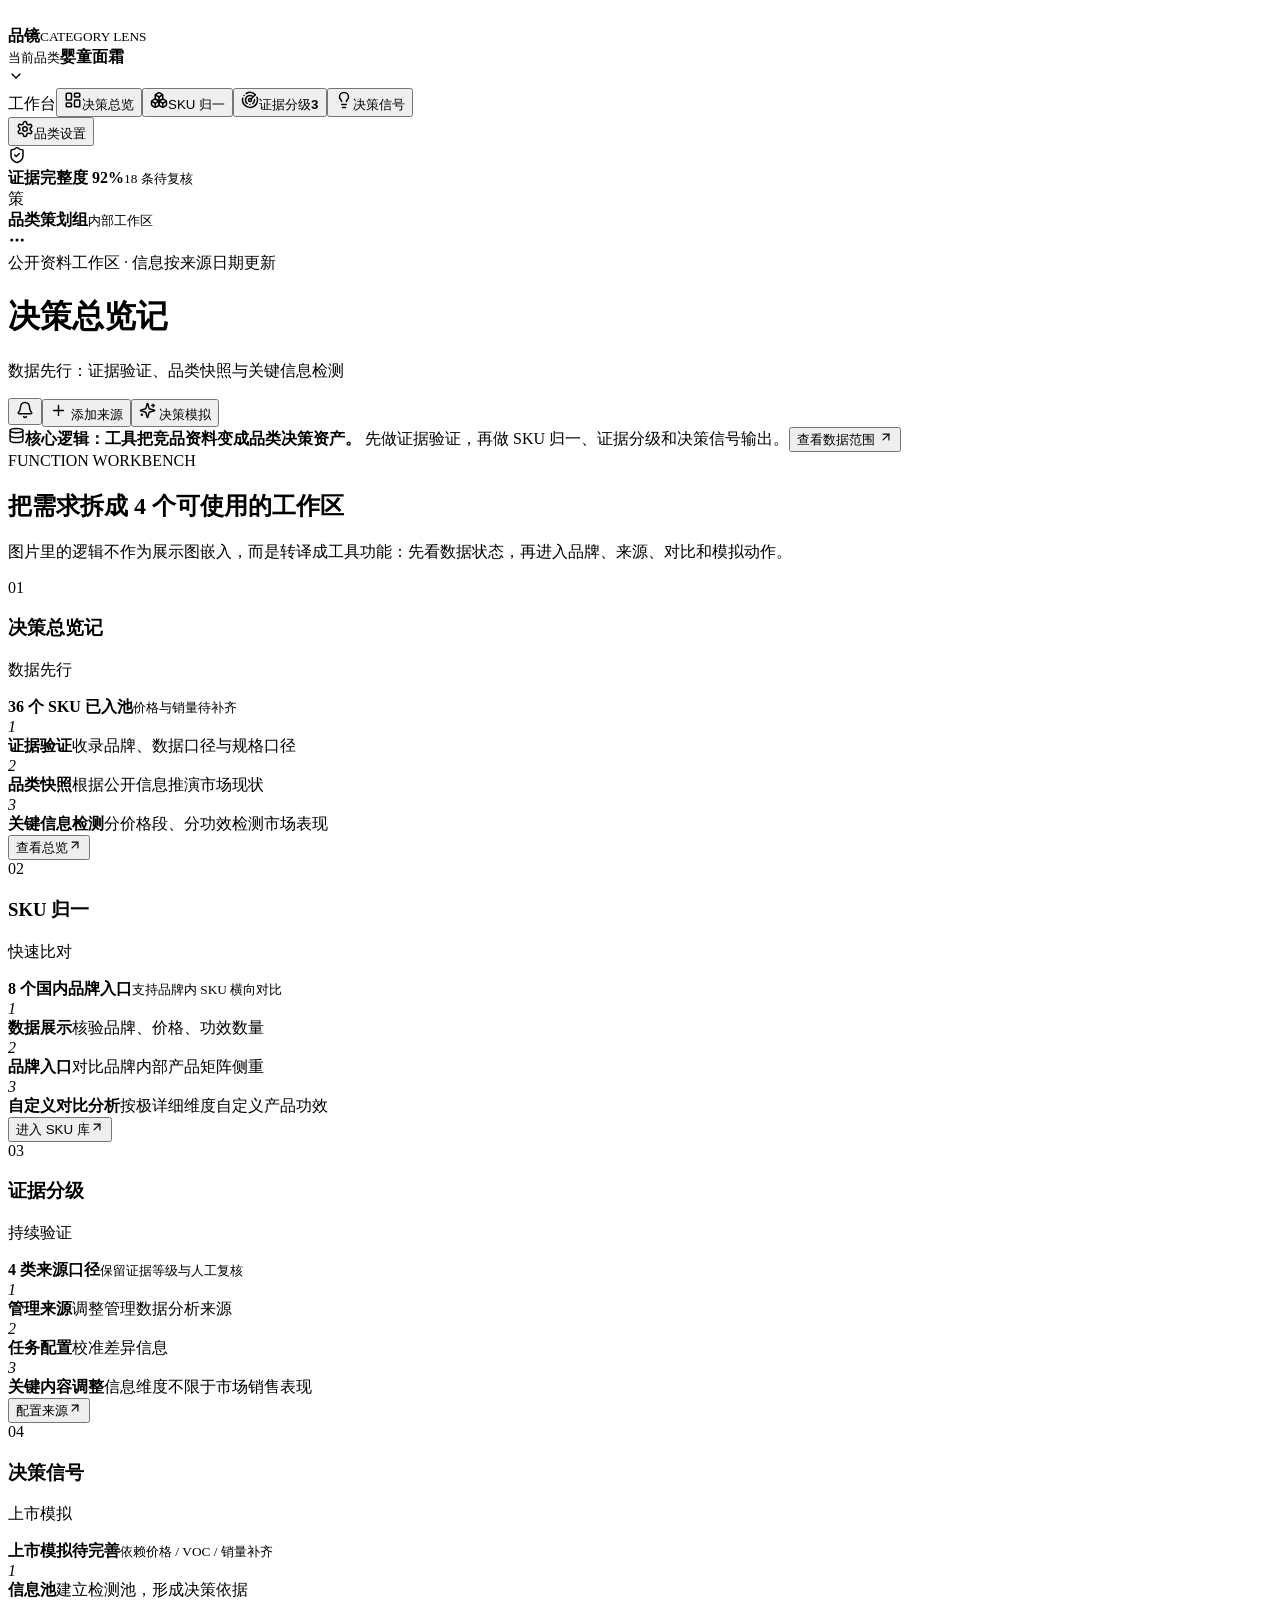
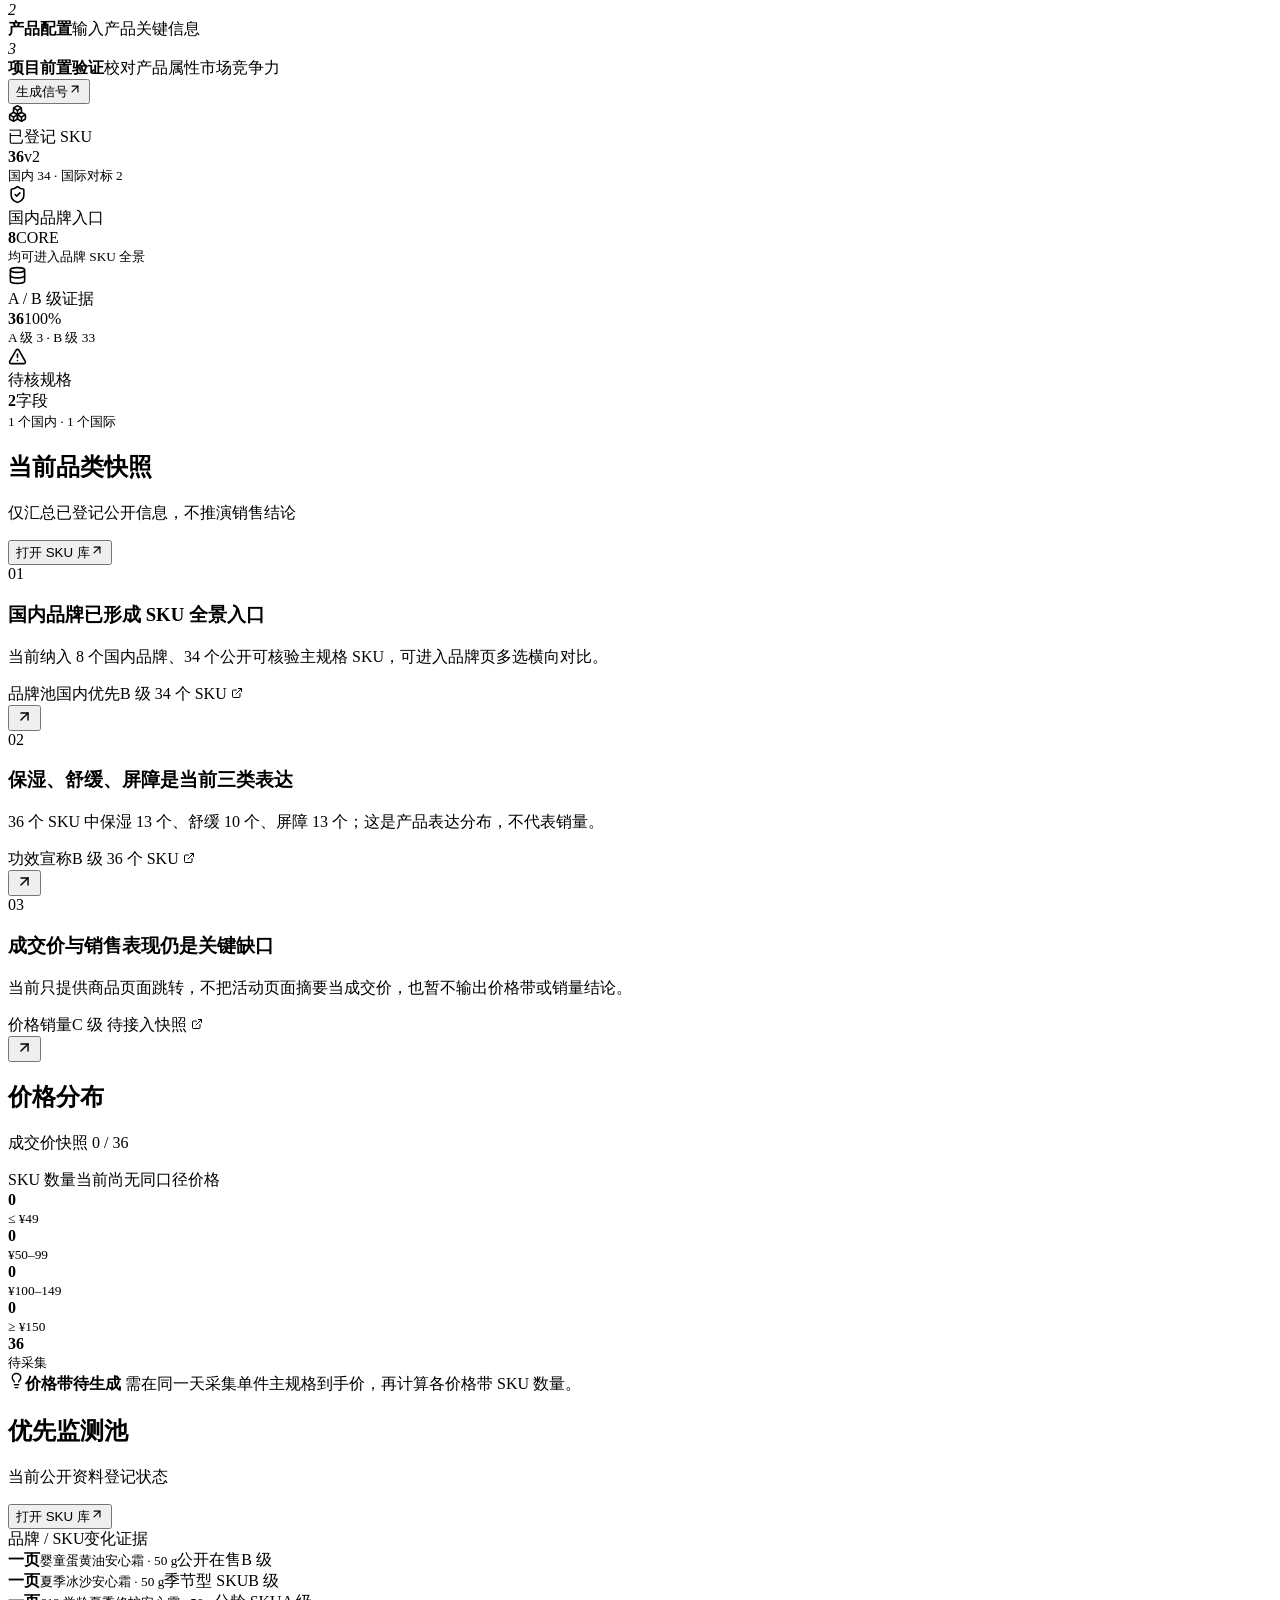
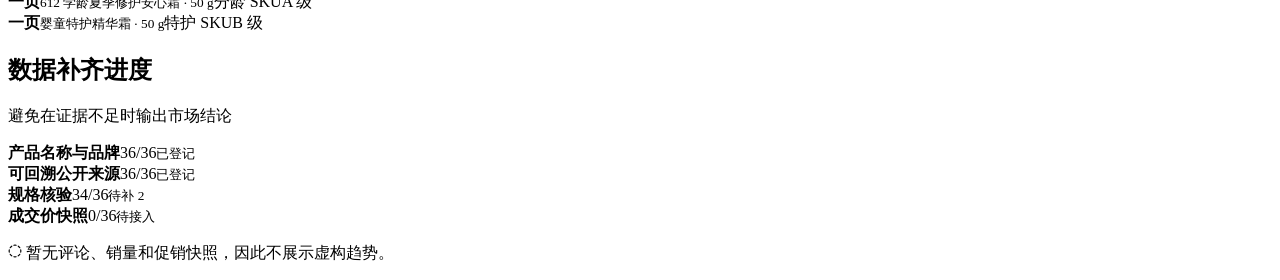
==== commit 0cd799ea: "Translate requirement map into functional workbench" ====
--- a/index.html
+++ b/index.html
@@ -1 +1 @@
-<!DOCTYPE html><html lang="zh-CN"><head><meta charSet="utf-8"/><meta name="viewport" content="width=device-width, initial-scale=1"/><link rel="preload" as="image" href="/category-lens-babycare/_next/static/media/brand-mark.30_udhj-s8ci_.png"/><link rel="stylesheet" href="/category-lens-babycare/_next/static/chunks/0g701f4a8mq38.css" data-precedence="next"/><link rel="preload" as="script" fetchPriority="low" href="/category-lens-babycare/_next/static/chunks/1jq4o6yq14o4c.js"/><script src="/category-lens-babycare/_next/static/chunks/0xf3_v5y7f2-m.js" async=""></script><script src="/category-lens-babycare/_next/static/chunks/25o46h8mdjlrg.js" async=""></script><script src="/category-lens-babycare/_next/static/chunks/turbopack-03f1t2uwikz45.js" async=""></script><script src="/category-lens-babycare/_next/static/chunks/158myu8e_yme3.js" async=""></script><script src="/category-lens-babycare/_next/static/chunks/053adyd_0y54e.js" async=""></script><script src="/category-lens-babycare/_next/static/chunks/1d9-v0g80yd14.js" async=""></script><title>品镜 · 婴童面霜品类情报</title><meta name="description" content="面向婴童洗护品牌团队的婴童面霜竞品与品类决策工具。"/><meta property="og:title" content="品镜 · 婴童面霜品类情报"/><meta property="og:description" content="公开资料驱动的竞品 SKU、来源与机会洞察工作台。"/><meta property="og:image" content="http://localhost:3000/og.png"/><meta property="og:image:width" content="1731"/><meta property="og:image:height" content="909"/><meta property="og:image:alt" content="品镜 婴童面霜品类情报"/><meta name="twitter:card" content="summary_large_image"/><meta name="twitter:title" content="品镜 · 婴童面霜品类情报"/><meta name="twitter:description" content="公开资料驱动的竞品 SKU、来源与机会洞察工作台。"/><meta name="twitter:image" content="http://localhost:3000/og.png"/><meta name="twitter:image:alt" content="品镜 婴童面霜品类情报"/><meta name="twitter:image:width" content="1731"/><meta name="twitter:image:height" content="909"/><script src="/category-lens-babycare/_next/static/chunks/0cz1d0mv5g_q7.js" noModule=""></script></head><body><div hidden=""><!--$--><!--/$--></div><div class="app-shell" style="--prism-ribbon:url(&quot;/category-lens-babycare/_next/static/media/prismatic-ribbon.3c94bu2w0si7x.png&quot;)"><div class="ambient-color-bends" aria-hidden="true"><div class=""></div></div><aside class="sidebar"><div class="brand-block"><img class="brand-mark" src="/category-lens-babycare/_next/static/media/brand-mark.30_udhj-s8ci_.png" alt="" aria-hidden="true"/><div><strong>品镜</strong><small>CATEGORY LENS</small></div></div><div class="category-switcher"><div><small>当前品类</small><strong>婴童面霜</strong></div><svg xmlns="http://www.w3.org/2000/svg" width="16" height="16" viewBox="0 0 24 24" fill="none" stroke="currentColor" stroke-width="2" stroke-linecap="round" stroke-linejoin="round" class="lucide lucide-chevron-down"><path d="m6 9 6 6 6-6"></path></svg></div><nav><span class="nav-caption">工作台</span><button class="active"><svg xmlns="http://www.w3.org/2000/svg" width="18" height="18" viewBox="0 0 24 24" fill="none" stroke="currentColor" stroke-width="2" stroke-linecap="round" stroke-linejoin="round" class="lucide lucide-layout-dashboard"><rect width="7" height="9" x="3" y="3" rx="1"></rect><rect width="7" height="5" x="14" y="3" rx="1"></rect><rect width="7" height="9" x="14" y="12" rx="1"></rect><rect width="7" height="5" x="3" y="16" rx="1"></rect></svg><span>决策总览</span></button><button class=""><svg xmlns="http://www.w3.org/2000/svg" width="18" height="18" viewBox="0 0 24 24" fill="none" stroke="currentColor" stroke-width="2" stroke-linecap="round" stroke-linejoin="round" class="lucide lucide-boxes"><path d="M2.97 12.92A2 2 0 0 0 2 14.63v3.24a2 2 0 0 0 .97 1.71l3 1.8a2 2 0 0 0 2.06 0L12 19v-5.5l-5-3-4.03 2.42Z"></path><path d="m7 16.5-4.74-2.85"></path><path d="m7 16.5 5-3"></path><path d="M7 16.5v5.17"></path><path d="M12 13.5V19l3.97 2.38a2 2 0 0 0 2.06 0l3-1.8a2 2 0 0 0 .97-1.71v-3.24a2 2 0 0 0-.97-1.71L17 10.5l-5 3Z"></path><path d="m17 16.5-5-3"></path><path d="m17 16.5 4.74-2.85"></path><path d="M17 16.5v5.17"></path><path d="M7.97 4.42A2 2 0 0 0 7 6.13v4.37l5 3 5-3V6.13a2 2 0 0 0-.97-1.71l-3-1.8a2 2 0 0 0-2.06 0l-3 1.8Z"></path><path d="M12 8 7.26 5.15"></path><path d="m12 8 4.74-2.85"></path><path d="M12 13.5V8"></path></svg><span>SKU 归一</span></button><button class=""><svg xmlns="http://www.w3.org/2000/svg" width="18" height="18" viewBox="0 0 24 24" fill="none" stroke="currentColor" stroke-width="2" stroke-linecap="round" stroke-linejoin="round" class="lucide lucide-radar"><path d="M19.07 4.93A10 10 0 0 0 6.99 3.34"></path><path d="M4 6h.01"></path><path d="M2.29 9.62A10 10 0 1 0 21.31 8.35"></path><path d="M16.24 7.76A6 6 0 1 0 8.23 16.67"></path><path d="M12 18h.01"></path><path d="M17.99 11.66A6 6 0 0 1 15.77 16.67"></path><circle cx="12" cy="12" r="2"></circle><path d="m13.41 10.59 5.66-5.66"></path></svg><span>证据分级</span><b>3</b></button><button class=""><svg xmlns="http://www.w3.org/2000/svg" width="18" height="18" viewBox="0 0 24 24" fill="none" stroke="currentColor" stroke-width="2" stroke-linecap="round" stroke-linejoin="round" class="lucide lucide-lightbulb"><path d="M15 14c.2-1 .7-1.7 1.5-2.5 1-.9 1.5-2.2 1.5-3.5A6 6 0 0 0 6 8c0 1 .2 2.2 1.5 3.5.7.7 1.3 1.5 1.5 2.5"></path><path d="M9 18h6"></path><path d="M10 22h4"></path></svg><span>决策信号</span></button></nav><div class="sidebar-bottom"><button class=""><svg xmlns="http://www.w3.org/2000/svg" width="18" height="18" viewBox="0 0 24 24" fill="none" stroke="currentColor" stroke-width="2" stroke-linecap="round" stroke-linejoin="round" class="lucide lucide-settings"><path d="M12.22 2h-.44a2 2 0 0 0-2 2v.18a2 2 0 0 1-1 1.73l-.43.25a2 2 0 0 1-2 0l-.15-.08a2 2 0 0 0-2.73.73l-.22.38a2 2 0 0 0 .73 2.73l.15.1a2 2 0 0 1 1 1.72v.51a2 2 0 0 1-1 1.74l-.15.09a2 2 0 0 0-.73 2.73l.22.38a2 2 0 0 0 2.73.73l.15-.08a2 2 0 0 1 2 0l.43.25a2 2 0 0 1 1 1.73V20a2 2 0 0 0 2 2h.44a2 2 0 0 0 2-2v-.18a2 2 0 0 1 1-1.73l.43-.25a2 2 0 0 1 2 0l.15.08a2 2 0 0 0 2.73-.73l.22-.39a2 2 0 0 0-.73-2.73l-.15-.08a2 2 0 0 1-1-1.74v-.5a2 2 0 0 1 1-1.74l.15-.09a2 2 0 0 0 .73-2.73l-.22-.38a2 2 0 0 0-2.73-.73l-.15.08a2 2 0 0 1-2 0l-.43-.25a2 2 0 0 1-1-1.73V4a2 2 0 0 0-2-2z"></path><circle cx="12" cy="12" r="3"></circle></svg><span>品类设置</span></button><div class="data-health"><div class="health-icon"><svg xmlns="http://www.w3.org/2000/svg" width="18" height="18" viewBox="0 0 24 24" fill="none" stroke="currentColor" stroke-width="2" stroke-linecap="round" stroke-linejoin="round" class="lucide lucide-shield-check"><path d="M20 13c0 5-3.5 7.5-7.66 8.95a1 1 0 0 1-.67-.01C7.5 20.5 4 18 4 13V6a1 1 0 0 1 1-1c2 0 4.5-1.2 6.24-2.72a1.17 1.17 0 0 1 1.52 0C14.51 3.81 17 5 19 5a1 1 0 0 1 1 1z"></path><path d="m9 12 2 2 4-4"></path></svg></div><div><strong>证据完整度 92%</strong><small>18 条待复核</small></div></div><div class="profile-row"><div class="avatar">策</div><div><strong>品类策划组</strong><small>内部工作区</small></div><svg xmlns="http://www.w3.org/2000/svg" width="18" height="18" viewBox="0 0 24 24" fill="none" stroke="currentColor" stroke-width="2" stroke-linecap="round" stroke-linejoin="round" class="lucide lucide-ellipsis"><circle cx="12" cy="12" r="1"></circle><circle cx="19" cy="12" r="1"></circle><circle cx="5" cy="12" r="1"></circle></svg></div></div></aside><main><header class="topbar"><div><div class="eyebrow"><span class="live-dot"></span> 公开资料工作区 · 信息按来源日期更新</div><h1>决策总览记</h1><p>数据先行：证据验证、品类快照与关键信息检测</p></div><div class="top-actions"><button class="icon-button" aria-label="通知"><svg xmlns="http://www.w3.org/2000/svg" width="18" height="18" viewBox="0 0 24 24" fill="none" stroke="currentColor" stroke-width="2" stroke-linecap="round" stroke-linejoin="round" class="lucide lucide-bell"><path d="M10.268 21a2 2 0 0 0 3.464 0"></path><path d="M3.262 15.326A1 1 0 0 0 4 17h16a1 1 0 0 0 .74-1.673C19.41 13.956 18 12.499 18 8A6 6 0 0 0 6 8c0 4.499-1.411 5.956-2.738 7.326"></path></svg><span></span></button><button class="secondary-button"><svg xmlns="http://www.w3.org/2000/svg" width="17" height="17" viewBox="0 0 24 24" fill="none" stroke="currentColor" stroke-width="2" stroke-linecap="round" stroke-linejoin="round" class="lucide lucide-plus"><path d="M5 12h14"></path><path d="M12 5v14"></path></svg> 添加来源</button><button class="primary-button"><svg xmlns="http://www.w3.org/2000/svg" width="17" height="17" viewBox="0 0 24 24" fill="none" stroke="currentColor" stroke-width="2" stroke-linecap="round" stroke-linejoin="round" class="lucide lucide-sparkles"><path d="M9.937 15.5A2 2 0 0 0 8.5 14.063l-6.135-1.582a.5.5 0 0 1 0-.962L8.5 9.936A2 2 0 0 0 9.937 8.5l1.582-6.135a.5.5 0 0 1 .963 0L14.063 8.5A2 2 0 0 0 15.5 9.937l6.135 1.581a.5.5 0 0 1 0 .964L15.5 14.063a2 2 0 0 0-1.437 1.437l-1.582 6.135a.5.5 0 0 1-.963 0z"></path><path d="M20 3v4"></path><path d="M22 5h-4"></path><path d="M4 17v2"></path><path d="M5 18H3"></path></svg> 决策模拟</button></div></header><div class="content"><div class="page-stack"><div class="scope-note"><svg xmlns="http://www.w3.org/2000/svg" width="17" height="17" viewBox="0 0 24 24" fill="none" stroke="currentColor" stroke-width="2" stroke-linecap="round" stroke-linejoin="round" class="lucide lucide-database"><ellipse cx="12" cy="5" rx="9" ry="3"></ellipse><path d="M3 5V19A9 3 0 0 0 21 19V5"></path><path d="M3 12A9 3 0 0 0 21 12"></path></svg><span><strong>核心逻辑：工具把竞品资料变成品类决策资产。</strong> 先做证据验证，再做 SKU 归一、证据分级和决策信号输出。</span><button>查看数据范围 <svg xmlns="http://www.w3.org/2000/svg" width="14" height="14" viewBox="0 0 24 24" fill="none" stroke="currentColor" stroke-width="2" stroke-linecap="round" stroke-linejoin="round" class="lucide lucide-arrow-up-right"><path d="M7 7h10v10"></path><path d="M7 17 17 7"></path></svg></button></div><section class="blueprint-matrix "><div class="blueprint-title"><span class="section-kicker">CORE LOGIC</span><h2>工具把竞品资料变成品类决策资产</h2><p>按“先验证、再归一、持续分级、输出信号”的顺序组织页面内容，避免在证据不足时直接生成市场结论。</p></div><div class="blueprint-row phase-peach"><button class="blueprint-stage" aria-label="查看决策总览记"><strong>01</strong><span>决策总览记</span><small>数据先行</small></button><div class="blueprint-cards"><article class="blueprint-card tone-peach"><span>1</span><h3>证据验证</h3><strong>收录品牌、数据口径与规格口径</strong><p>记录品牌官网、官方 / 自营电商和行业资料的来源口径。</p></article><article class="blueprint-card tone-peach"><span>2</span><h3>品类快照</h3><strong>根据公开信息推演市场现状</strong><p>随时更新大盘趋势，记录对标品牌发展历程。</p></article><article class="blueprint-card tone-peach"><span>3</span><h3>关键信息检测</h3><strong>分价格段、分功效检测市场表现</strong><p>按需展示市场功效、价格带、产品形式的分布与趋势。</p></article></div></div><div class="blueprint-row phase-purple"><button class="blueprint-stage" aria-label="查看SKU 归一"><strong>02</strong><span>SKU 归一</span><small>快速比对</small></button><div class="blueprint-cards"><article class="blueprint-card tone-purple"><span>1</span><h3>数据展示</h3><strong>核验品牌、价格、功效数量</strong><p>将品牌、SKU、规格、渠道和功效字段汇总成可筛选表格。</p></article><article class="blueprint-card tone-purple"><span>2</span><h3>品牌入口</h3><strong>对比品牌内部产品矩阵侧重</strong><p>关注核心竞品的品牌矩阵变化、人群变化和产品变化。</p></article><article class="blueprint-card tone-purple"><span>3</span><h3>自定义对比分析</h3><strong>按极详细维度自定义产品功效</strong><p>按需选择 SKU 横向比较规格、人群、主宣、上架时间与来源。</p></article></div></div><div class="blueprint-row phase-green"><button class="blueprint-stage" aria-label="查看证据分级"><strong>03</strong><span>证据分级</span><small>持续验证</small></button><div class="blueprint-cards"><article class="blueprint-card tone-green"><span>1</span><h3>管理来源</h3><strong>调整管理数据分析来源</strong><p>统一管理品牌官网、官方 / 自营电商、行业资料、财报和内部数据。</p></article><article class="blueprint-card tone-green"><span>2</span><h3>任务配置</h3><strong>校准差异信息</strong><p>通过来源补齐和人工复核，校准有差异的数据内容。</p></article><article class="blueprint-card tone-green"><span>3</span><h3>关键内容调整</h3><strong>信息维度不限于市场销售表现</strong><p>后续可接入销售数据、官网信息、社媒声量和用户互动。</p></article></div></div><div class="blueprint-row phase-blue"><button class="blueprint-stage" aria-label="查看决策信号"><strong>04</strong><span>决策信号</span><small>上市模拟</small></button><div class="blueprint-cards"><article class="blueprint-card tone-blue"><span>1</span><h3>信息池</h3><strong>建立检测池，形成决策依据</strong><p>补齐价格、规格与官方 SKU 证据，作为后续判断基础。</p></article><article class="blueprint-card tone-blue"><span>2</span><h3>产品配置</h3><strong>输入产品关键信息</strong><p>输出初步产品企划内容，并与竞品矩阵对齐。</p></article><article class="blueprint-card tone-blue"><span>3</span><h3>项目前置验证</h3><strong>校对产品属性市场竞争力</strong><p>验证产品信息、重复竞争、价格、产品力与 VOC 需求匹配度。</p></article></div></div></section><section class="metric-grid"><div class="metric-card"><div class="metric-icon green"><svg xmlns="http://www.w3.org/2000/svg" width="19" height="19" viewBox="0 0 24 24" fill="none" stroke="currentColor" stroke-width="2" stroke-linecap="round" stroke-linejoin="round" class="lucide lucide-boxes"><path d="M2.97 12.92A2 2 0 0 0 2 14.63v3.24a2 2 0 0 0 .97 1.71l3 1.8a2 2 0 0 0 2.06 0L12 19v-5.5l-5-3-4.03 2.42Z"></path><path d="m7 16.5-4.74-2.85"></path><path d="m7 16.5 5-3"></path><path d="M7 16.5v5.17"></path><path d="M12 13.5V19l3.97 2.38a2 2 0 0 0 2.06 0l3-1.8a2 2 0 0 0 .97-1.71v-3.24a2 2 0 0 0-.97-1.71L17 10.5l-5 3Z"></path><path d="m17 16.5-5-3"></path><path d="m17 16.5 4.74-2.85"></path><path d="M17 16.5v5.17"></path><path d="M7.97 4.42A2 2 0 0 0 7 6.13v4.37l5 3 5-3V6.13a2 2 0 0 0-.97-1.71l-3-1.8a2 2 0 0 0-2.06 0l-3 1.8Z"></path><path d="M12 8 7.26 5.15"></path><path d="m12 8 4.74-2.85"></path><path d="M12 13.5V8"></path></svg></div><span class="metric-label">已登记 SKU</span><div class="metric-value"><strong>36</strong><span>v2</span></div><small>国内 34 · 国际对标 2</small></div><div class="metric-card"><div class="metric-icon blue"><svg xmlns="http://www.w3.org/2000/svg" width="19" height="19" viewBox="0 0 24 24" fill="none" stroke="currentColor" stroke-width="2" stroke-linecap="round" stroke-linejoin="round" class="lucide lucide-shield-check"><path d="M20 13c0 5-3.5 7.5-7.66 8.95a1 1 0 0 1-.67-.01C7.5 20.5 4 18 4 13V6a1 1 0 0 1 1-1c2 0 4.5-1.2 6.24-2.72a1.17 1.17 0 0 1 1.52 0C14.51 3.81 17 5 19 5a1 1 0 0 1 1 1z"></path><path d="m9 12 2 2 4-4"></path></svg></div><span class="metric-label">国内品牌入口</span><div class="metric-value"><strong>8</strong><span>CORE</span></div><small>均可进入品牌 SKU 全景</small></div><div class="metric-card"><div class="metric-icon amber"><svg xmlns="http://www.w3.org/2000/svg" width="19" height="19" viewBox="0 0 24 24" fill="none" stroke="currentColor" stroke-width="2" stroke-linecap="round" stroke-linejoin="round" class="lucide lucide-database"><ellipse cx="12" cy="5" rx="9" ry="3"></ellipse><path d="M3 5V19A9 3 0 0 0 21 19V5"></path><path d="M3 12A9 3 0 0 0 21 12"></path></svg></div><span class="metric-label">A / B 级证据</span><div class="metric-value"><strong>36</strong><span>100%</span></div><small>A 级 3 · B 级 33</small></div><div class="metric-card"><div class="metric-icon purple"><svg xmlns="http://www.w3.org/2000/svg" width="19" height="19" viewBox="0 0 24 24" fill="none" stroke="currentColor" stroke-width="2" stroke-linecap="round" stroke-linejoin="round" class="lucide lucide-triangle-alert"><path d="m21.73 18-8-14a2 2 0 0 0-3.48 0l-8 14A2 2 0 0 0 4 21h16a2 2 0 0 0 1.73-3"></path><path d="M12 9v4"></path><path d="M12 17h.01"></path></svg></div><span class="metric-label">待核规格</span><div class="metric-value"><strong>2</strong><span>字段</span></div><small>1 个国内 · 1 个国际</small></div></section><section class="two-column main-grid"><div class="panel decision-panel"><div class="panel-header"><div><h2>当前品类快照</h2><p>仅汇总已登记公开信息，不推演销售结论</p></div><button>打开 SKU 库<svg xmlns="http://www.w3.org/2000/svg" width="14" height="14" viewBox="0 0 24 24" fill="none" stroke="currentColor" stroke-width="2" stroke-linecap="round" stroke-linejoin="round" class="lucide lucide-arrow-up-right"><path d="M7 7h10v10"></path><path d="M7 17 17 7"></path></svg></button></div><div class="signal-list"><article class="signal-item"><span class="signal-number green">01</span><div class="signal-body"><h3>国内品牌已形成 SKU 全景入口</h3><p>当前纳入 8 个国内品牌、34 个公开可核验主规格 SKU，可进入品牌页多选横向对比。</p><div class="signal-meta"><span class="topic-tag">品牌池</span><span class="topic-tag">国内优先</span><span class="signal-source"><span class="evidence evidence-b">B<!-- --> 级</span> <!-- -->34 个 SKU<!-- --> <svg xmlns="http://www.w3.org/2000/svg" width="12" height="12" viewBox="0 0 24 24" fill="none" stroke="currentColor" stroke-width="2" stroke-linecap="round" stroke-linejoin="round" class="lucide lucide-external-link"><path d="M15 3h6v6"></path><path d="M10 14 21 3"></path><path d="M18 13v6a2 2 0 0 1-2 2H5a2 2 0 0 1-2-2V8a2 2 0 0 1 2-2h6"></path></svg></span></div></div><button class="open-signal"><svg xmlns="http://www.w3.org/2000/svg" width="17" height="17" viewBox="0 0 24 24" fill="none" stroke="currentColor" stroke-width="2" stroke-linecap="round" stroke-linejoin="round" class="lucide lucide-arrow-up-right"><path d="M7 7h10v10"></path><path d="M7 17 17 7"></path></svg></button></article><article class="signal-item"><span class="signal-number blue">02</span><div class="signal-body"><h3>保湿、舒缓、屏障是当前三类表达</h3><p>36 个 SKU 中保湿 13 个、舒缓 10 个、屏障 13 个；这是产品表达分布，不代表销量。</p><div class="signal-meta"><span class="topic-tag">功效</span><span class="topic-tag">宣称</span><span class="signal-source"><span class="evidence evidence-b">B<!-- --> 级</span> <!-- -->36 个 SKU<!-- --> <svg xmlns="http://www.w3.org/2000/svg" width="12" height="12" viewBox="0 0 24 24" fill="none" stroke="currentColor" stroke-width="2" stroke-linecap="round" stroke-linejoin="round" class="lucide lucide-external-link"><path d="M15 3h6v6"></path><path d="M10 14 21 3"></path><path d="M18 13v6a2 2 0 0 1-2 2H5a2 2 0 0 1-2-2V8a2 2 0 0 1 2-2h6"></path></svg></span></div></div><button class="open-signal"><svg xmlns="http://www.w3.org/2000/svg" width="17" height="17" viewBox="0 0 24 24" fill="none" stroke="currentColor" stroke-width="2" stroke-linecap="round" stroke-linejoin="round" class="lucide lucide-arrow-up-right"><path d="M7 7h10v10"></path><path d="M7 17 17 7"></path></svg></button></article><article class="signal-item"><span class="signal-number amber">03</span><div class="signal-body"><h3>成交价与销售表现仍是关键缺口</h3><p>当前只提供商品页面跳转，不把活动页面摘要当成交价，也暂不输出价格带或销量结论。</p><div class="signal-meta"><span class="topic-tag">价格</span><span class="topic-tag">销量</span><span class="signal-source"><span class="evidence evidence-c">C<!-- --> 级</span> <!-- -->待接入快照<!-- --> <svg xmlns="http://www.w3.org/2000/svg" width="12" height="12" viewBox="0 0 24 24" fill="none" stroke="currentColor" stroke-width="2" stroke-linecap="round" stroke-linejoin="round" class="lucide lucide-external-link"><path d="M15 3h6v6"></path><path d="M10 14 21 3"></path><path d="M18 13v6a2 2 0 0 1-2 2H5a2 2 0 0 1-2-2V8a2 2 0 0 1 2-2h6"></path></svg></span></div></div><button class="open-signal"><svg xmlns="http://www.w3.org/2000/svg" width="17" height="17" viewBox="0 0 24 24" fill="none" stroke="currentColor" stroke-width="2" stroke-linecap="round" stroke-linejoin="round" class="lucide lucide-arrow-up-right"><path d="M7 7h10v10"></path><path d="M7 17 17 7"></path></svg></button></article></div></div><div class="panel chart-panel"><div class="panel-header"><div><h2>价格分布</h2><p>成交价快照 0 / 36</p></div></div><div class="mini-legend"><span><i class="legend-bar"></i>SKU 数量</span><span><i class="legend-dot"></i>当前尚无同口径价格</span></div><div class="bar-chart price-bar-chart"><div class="bar-column empty-price-band"><div class="bar-track"><b>0</b><span style="height:4%"></span></div><small>≤ ¥49</small></div><div class="bar-column empty-price-band"><div class="bar-track"><b>0</b><span style="height:4%"></span></div><small>¥50–99</small></div><div class="bar-column empty-price-band"><div class="bar-track"><b>0</b><span style="height:4%"></span></div><small>¥100–149</small></div><div class="bar-column empty-price-band"><div class="bar-track"><b>0</b><span style="height:4%"></span></div><small>≥ ¥150</small></div><div class="bar-column pending-price-band"><div class="bar-track"><b>36</b><span style="height:100%"></span></div><small>待采集</small></div></div><div class="chart-insight"><svg xmlns="http://www.w3.org/2000/svg" width="17" height="17" viewBox="0 0 24 24" fill="none" stroke="currentColor" stroke-width="2" stroke-linecap="round" stroke-linejoin="round" class="lucide lucide-lightbulb"><path d="M15 14c.2-1 .7-1.7 1.5-2.5 1-.9 1.5-2.2 1.5-3.5A6 6 0 0 0 6 8c0 1 .2 2.2 1.5 3.5.7.7 1.3 1.5 1.5 2.5"></path><path d="M9 18h6"></path><path d="M10 22h4"></path></svg><span><strong>价格带待生成</strong> 需在同一天采集单件主规格到手价，再计算各价格带 SKU 数量。</span></div></div></section><section class="two-column bottom-grid"><div class="panel change-panel"><div class="panel-header"><div><h2>优先监测池</h2><p>当前公开资料登记状态</p></div><button>打开 SKU 库<svg xmlns="http://www.w3.org/2000/svg" width="14" height="14" viewBox="0 0 24 24" fill="none" stroke="currentColor" stroke-width="2" stroke-linecap="round" stroke-linejoin="round" class="lucide lucide-arrow-up-right"><path d="M7 7h10v10"></path><path d="M7 17 17 7"></path></svg></button></div><div class="change-table"><div class="table-head"><span>品牌 / SKU</span><span>变化</span><span>证据</span></div><div class="table-row"><span><b>一页</b><small>婴童蛋黄油安心霜<!-- --> · <!-- -->50 g</small></span><span class="change-pill">公开在售</span><span><span class="evidence evidence-b">B<!-- --> 级</span></span></div><div class="table-row"><span><b>一页</b><small>夏季冰沙安心霜<!-- --> · <!-- -->50 g</small></span><span class="change-pill">季节型 SKU</span><span><span class="evidence evidence-b">B<!-- --> 级</span></span></div><div class="table-row"><span><b>一页</b><small>612 学龄夏季修护安心霜<!-- --> · <!-- -->50 g</small></span><span class="change-pill">分龄 SKU</span><span><span class="evidence evidence-a">A<!-- --> 级</span></span></div><div class="table-row"><span><b>一页</b><small>婴童特护精华霜<!-- --> · <!-- -->50 g</small></span><span class="change-pill">特护 SKU</span><span><span class="evidence evidence-b">B<!-- --> 级</span></span></div></div></div><div class="panel voice-panel"><div class="panel-header"><div><h2>数据补齐进度</h2><p>避免在证据不足时输出市场结论</p></div></div><div class="voice-items"><div class="voice-item"><div><strong>产品名称与品牌</strong><span>36/36</span><small class="positive">已登记</small></div><div class="voice-track"><span style="width:100%"></span></div></div><div class="voice-item"><div><strong>可回溯公开来源</strong><span>36/36</span><small class="positive">已登记</small></div><div class="voice-track"><span style="width:100%"></span></div></div><div class="voice-item"><div><strong>规格核验</strong><span>34/36</span><small class="">待补 2</small></div><div class="voice-track"><span style="width:94%"></span></div></div><div class="voice-item"><div><strong>成交价快照</strong><span>0/36</span><small class="">待接入</small></div><div class="voice-track"><span style="width:3%"></span></div></div></div><p class="panel-footnote"><svg xmlns="http://www.w3.org/2000/svg" width="14" height="14" viewBox="0 0 24 24" fill="none" stroke="currentColor" stroke-width="2" stroke-linecap="round" stroke-linejoin="round" class="lucide lucide-circle-dashed"><path d="M10.1 2.182a10 10 0 0 1 3.8 0"></path><path d="M13.9 21.818a10 10 0 0 1-3.8 0"></path><path d="M17.609 3.721a10 10 0 0 1 2.69 2.7"></path><path d="M2.182 13.9a10 10 0 0 1 0-3.8"></path><path d="M20.279 17.609a10 10 0 0 1-2.7 2.69"></path><path d="M21.818 10.1a10 10 0 0 1 0 3.8"></path><path d="M3.721 6.391a10 10 0 0 1 2.7-2.69"></path><path d="M6.391 20.279a10 10 0 0 1-2.69-2.7"></path></svg> 暂无评论、销量和促销快照，因此不展示虚构趋势。</p></div></section></div></div></main></div><!--$--><!--/$--><script src="/category-lens-babycare/_next/static/chunks/1jq4o6yq14o4c.js" id="_R_" async=""></script><script>(self.__next_f=self.__next_f||[]).push([0])</script><script>self.__next_f.push([1,"1:\"$Sreact.fragment\"\n2:I[39756,[\"/category-lens-babycare/_next/static/chunks/158myu8e_yme3.js\"],\"default\"]\n3:I[37457,[\"/category-lens-babycare/_next/static/chunks/158myu8e_yme3.js\"],\"default\"]\n4:I[13716,[\"/category-lens-babycare/_next/static/chunks/158myu8e_yme3.js\",\"/category-lens-babycare/_next/static/chunks/053adyd_0y54e.js\",\"/category-lens-babycare/_next/static/chunks/1d9-v0g80yd14.js\"],\"default\"]\n5:I[97367,[\"/category-lens-babycare/_next/static/chunks/158myu8e_yme3.js\"],\"OutletBoundary\"]\n6:\"$Sreact.suspense\"\n8:I[97367,[\"/category-lens-babycare/_next/static/chunks/158myu8e_yme3.js\"],\"ViewportBoundary\"]\na:I[97367,[\"/category-lens-babycare/_next/static/chunks/158myu8e_yme3.js\"],\"MetadataBoundary\"]\nc:I[68027,[\"/category-lens-babycare/_next/static/chunks/158myu8e_yme3.js\"],\"default\",1]\n:HL[\"/category-lens-babycare/_next/static/chunks/0g701f4a8mq38.css\",\"style\"]\n"])</script><script>self.__next_f.push([1,"0:{\"P\":null,\"c\":[\"\",\"\"],\"q\":\"\",\"i\":false,\"f\":[[[\"\",{\"children\":[\"__PAGE__\",{}]},\"$undefined\",\"$undefined\",16],[[\"$\",\"$1\",\"c\",{\"children\":[[[\"$\",\"link\",\"0\",{\"rel\":\"stylesheet\",\"href\":\"/category-lens-babycare/_next/static/chunks/0g701f4a8mq38.css\",\"precedence\":\"next\",\"crossOrigin\":\"$undefined\",\"nonce\":\"$undefined\"}],[\"$\",\"script\",\"script-0\",{\"src\":\"/category-lens-babycare/_next/static/chunks/158myu8e_yme3.js\",\"async\":true,\"nonce\":\"$undefined\"}]],[\"$\",\"html\",null,{\"lang\":\"zh-CN\",\"children\":[\"$\",\"body\",null,{\"children\":[\"$\",\"$L2\",null,{\"parallelRouterKey\":\"children\",\"error\":\"$undefined\",\"errorStyles\":\"$undefined\",\"errorScripts\":\"$undefined\",\"template\":[\"$\",\"$L3\",null,{}],\"templateStyles\":\"$undefined\",\"templateScripts\":\"$undefined\",\"notFound\":[[[\"$\",\"title\",null,{\"children\":\"404: This page could not be found.\"}],[\"$\",\"div\",null,{\"style\":{\"fontFamily\":\"system-ui,\\\"Segoe UI\\\",Roboto,Helvetica,Arial,sans-serif,\\\"Apple Color Emoji\\\",\\\"Segoe UI Emoji\\\"\",\"height\":\"100vh\",\"textAlign\":\"center\",\"display\":\"flex\",\"flexDirection\":\"column\",\"alignItems\":\"center\",\"justifyContent\":\"center\"},\"children\":[\"$\",\"div\",null,{\"children\":[[\"$\",\"style\",null,{\"dangerouslySetInnerHTML\":{\"__html\":\"body{color:#000;background:#fff;margin:0}.next-error-h1{border-right:1px solid rgba(0,0,0,.3)}@media (prefers-color-scheme:dark){body{color:#fff;background:#000}.next-error-h1{border-right:1px solid rgba(255,255,255,.3)}}\"}}],[\"$\",\"h1\",null,{\"className\":\"next-error-h1\",\"style\":{\"display\":\"inline-block\",\"margin\":\"0 20px 0 0\",\"padding\":\"0 23px 0 0\",\"fontSize\":24,\"fontWeight\":500,\"verticalAlign\":\"top\",\"lineHeight\":\"49px\"},\"children\":404}],[\"$\",\"div\",null,{\"style\":{\"display\":\"inline-block\"},\"children\":[\"$\",\"h2\",null,{\"style\":{\"fontSize\":14,\"fontWeight\":400,\"lineHeight\":\"49px\",\"margin\":0},\"children\":\"This page could not be found.\"}]}]]}]}]],[]],\"forbidden\":\"$undefined\",\"unauthorized\":\"$undefined\"}]}]}]]}],{\"children\":[[\"$\",\"$1\",\"c\",{\"children\":[[\"$\",\"$L4\",null,{}],[[\"$\",\"script\",\"script-0\",{\"src\":\"/category-lens-babycare/_next/static/chunks/053adyd_0y54e.js\",\"async\":true,\"nonce\":\"$undefined\"}],[\"$\",\"script\",\"script-1\",{\"src\":\"/category-lens-babycare/_next/static/chunks/1d9-v0g80yd14.js\",\"async\":true,\"nonce\":\"$undefined\"}]],[\"$\",\"$L5\",null,{\"children\":[\"$\",\"$6\",null,{\"name\":\"Next.MetadataOutlet\",\"children\":\"$@7\"}]}]]}],{},null,false,null]},null,false,null],[\"$\",\"$1\",\"h\",{\"children\":[null,[\"$\",\"$L8\",null,{\"children\":\"$L9\"}],[\"$\",\"div\",null,{\"hidden\":true,\"children\":[\"$\",\"$La\",null,{\"children\":[\"$\",\"$6\",null,{\"name\":\"Next.Metadata\",\"children\":\"$Lb\"}]}]}],null]}],false]],\"m\":\"$undefined\",\"G\":[\"$c\",[[\"$\",\"link\",\"0\",{\"rel\":\"stylesheet\",\"href\":\"/category-lens-babycare/_next/static/chunks/0g701f4a8mq38.css\",\"precedence\":\"next\",\"crossOrigin\":\"$undefined\",\"nonce\":\"$undefined\"}]]],\"S\":true,\"h\":null,\"s\":\"$undefined\",\"l\":\"$undefined\",\"p\":\"$undefined\",\"d\":\"$undefined\",\"b\":\"stdDP-2kysQnhzLY97Hk0\"}\n"])</script><script>self.__next_f.push([1,"9:[[\"$\",\"meta\",\"0\",{\"charSet\":\"utf-8\"}],[\"$\",\"meta\",\"1\",{\"name\":\"viewport\",\"content\":\"width=device-width, initial-scale=1\"}]]\n"])</script><script>self.__next_f.push([1,"7:null\nb:[[\"$\",\"title\",\"0\",{\"children\":\"品镜 · 婴童面霜品类情报\"}],[\"$\",\"meta\",\"1\",{\"name\":\"description\",\"content\":\"面向婴童洗护品牌团队的婴童面霜竞品与品类决策工具。\"}],[\"$\",\"meta\",\"2\",{\"property\":\"og:title\",\"content\":\"品镜 · 婴童面霜品类情报\"}],[\"$\",\"meta\",\"3\",{\"property\":\"og:description\",\"content\":\"公开资料驱动的竞品 SKU、来源与机会洞察工作台。\"}],[\"$\",\"meta\",\"4\",{\"property\":\"og:image\",\"content\":\"http://localhost:3000/og.png\"}],[\"$\",\"meta\",\"5\",{\"property\":\"og:image:width\",\"content\":\"1731\"}],[\"$\",\"meta\",\"6\",{\"property\":\"og:image:height\",\"content\":\"909\"}],[\"$\",\"meta\",\"7\",{\"property\":\"og:image:alt\",\"content\":\"品镜 婴童面霜品类情报\"}],[\"$\",\"meta\",\"8\",{\"name\":\"twitter:card\",\"content\":\"summary_large_image\"}],[\"$\",\"meta\",\"9\",{\"name\":\"twitter:title\",\"content\":\"品镜 · 婴童面霜品类情报\"}],[\"$\",\"meta\",\"10\",{\"name\":\"twitter:description\",\"content\":\"公开资料驱动的竞品 SKU、来源与机会洞察工作台。\"}],[\"$\",\"meta\",\"11\",{\"name\":\"twitter:image\",\"content\":\"http://localhost:3000/og.png\"}],[\"$\",\"meta\",\"12\",{\"name\":\"twitter:image:alt\",\"content\":\"品镜 婴童面霜品类情报\"}],[\"$\",\"meta\",\"13\",{\"name\":\"twitter:image:width\",\"content\":\"1731\"}],[\"$\",\"meta\",\"14\",{\"name\":\"twitter:image:height\",\"content\":\"909\"}]]\n"])</script></body></html>+<!DOCTYPE html><html lang="zh-CN"><head><meta charSet="utf-8"/><meta name="viewport" content="width=device-width, initial-scale=1"/><link rel="preload" as="image" href="/category-lens-babycare/_next/static/media/brand-mark.30_udhj-s8ci_.png"/><link rel="stylesheet" href="/category-lens-babycare/_next/static/chunks/38tmai6o7_97t.css" data-precedence="next"/><link rel="preload" as="script" fetchPriority="low" href="/category-lens-babycare/_next/static/chunks/1jq4o6yq14o4c.js"/><script src="/category-lens-babycare/_next/static/chunks/0xf3_v5y7f2-m.js" async=""></script><script src="/category-lens-babycare/_next/static/chunks/25o46h8mdjlrg.js" async=""></script><script src="/category-lens-babycare/_next/static/chunks/turbopack-03f1t2uwikz45.js" async=""></script><script src="/category-lens-babycare/_next/static/chunks/158myu8e_yme3.js" async=""></script><script src="/category-lens-babycare/_next/static/chunks/053adyd_0y54e.js" async=""></script><script src="/category-lens-babycare/_next/static/chunks/3-wlli8s0sm66.js" async=""></script><title>品镜 · 婴童面霜品类情报</title><meta name="description" content="面向婴童洗护品牌团队的婴童面霜竞品与品类决策工具。"/><meta property="og:title" content="品镜 · 婴童面霜品类情报"/><meta property="og:description" content="公开资料驱动的竞品 SKU、来源与机会洞察工作台。"/><meta property="og:image" content="http://localhost:3000/og.png"/><meta property="og:image:width" content="1731"/><meta property="og:image:height" content="909"/><meta property="og:image:alt" content="品镜 婴童面霜品类情报"/><meta name="twitter:card" content="summary_large_image"/><meta name="twitter:title" content="品镜 · 婴童面霜品类情报"/><meta name="twitter:description" content="公开资料驱动的竞品 SKU、来源与机会洞察工作台。"/><meta name="twitter:image" content="http://localhost:3000/og.png"/><meta name="twitter:image:alt" content="品镜 婴童面霜品类情报"/><meta name="twitter:image:width" content="1731"/><meta name="twitter:image:height" content="909"/><script src="/category-lens-babycare/_next/static/chunks/0cz1d0mv5g_q7.js" noModule=""></script></head><body><div hidden=""><!--$--><!--/$--></div><div class="app-shell" style="--prism-ribbon:url(&quot;/category-lens-babycare/_next/static/media/prismatic-ribbon.3c94bu2w0si7x.png&quot;)"><div class="ambient-color-bends" aria-hidden="true"><div class=""></div></div><aside class="sidebar"><div class="brand-block"><img class="brand-mark" src="/category-lens-babycare/_next/static/media/brand-mark.30_udhj-s8ci_.png" alt="" aria-hidden="true"/><div><strong>品镜</strong><small>CATEGORY LENS</small></div></div><div class="category-switcher"><div><small>当前品类</small><strong>婴童面霜</strong></div><svg xmlns="http://www.w3.org/2000/svg" width="16" height="16" viewBox="0 0 24 24" fill="none" stroke="currentColor" stroke-width="2" stroke-linecap="round" stroke-linejoin="round" class="lucide lucide-chevron-down"><path d="m6 9 6 6 6-6"></path></svg></div><nav><span class="nav-caption">工作台</span><button class="active"><svg xmlns="http://www.w3.org/2000/svg" width="18" height="18" viewBox="0 0 24 24" fill="none" stroke="currentColor" stroke-width="2" stroke-linecap="round" stroke-linejoin="round" class="lucide lucide-layout-dashboard"><rect width="7" height="9" x="3" y="3" rx="1"></rect><rect width="7" height="5" x="14" y="3" rx="1"></rect><rect width="7" height="9" x="14" y="12" rx="1"></rect><rect width="7" height="5" x="3" y="16" rx="1"></rect></svg><span>决策总览</span></button><button class=""><svg xmlns="http://www.w3.org/2000/svg" width="18" height="18" viewBox="0 0 24 24" fill="none" stroke="currentColor" stroke-width="2" stroke-linecap="round" stroke-linejoin="round" class="lucide lucide-boxes"><path d="M2.97 12.92A2 2 0 0 0 2 14.63v3.24a2 2 0 0 0 .97 1.71l3 1.8a2 2 0 0 0 2.06 0L12 19v-5.5l-5-3-4.03 2.42Z"></path><path d="m7 16.5-4.74-2.85"></path><path d="m7 16.5 5-3"></path><path d="M7 16.5v5.17"></path><path d="M12 13.5V19l3.97 2.38a2 2 0 0 0 2.06 0l3-1.8a2 2 0 0 0 .97-1.71v-3.24a2 2 0 0 0-.97-1.71L17 10.5l-5 3Z"></path><path d="m17 16.5-5-3"></path><path d="m17 16.5 4.74-2.85"></path><path d="M17 16.5v5.17"></path><path d="M7.97 4.42A2 2 0 0 0 7 6.13v4.37l5 3 5-3V6.13a2 2 0 0 0-.97-1.71l-3-1.8a2 2 0 0 0-2.06 0l-3 1.8Z"></path><path d="M12 8 7.26 5.15"></path><path d="m12 8 4.74-2.85"></path><path d="M12 13.5V8"></path></svg><span>SKU 归一</span></button><button class=""><svg xmlns="http://www.w3.org/2000/svg" width="18" height="18" viewBox="0 0 24 24" fill="none" stroke="currentColor" stroke-width="2" stroke-linecap="round" stroke-linejoin="round" class="lucide lucide-radar"><path d="M19.07 4.93A10 10 0 0 0 6.99 3.34"></path><path d="M4 6h.01"></path><path d="M2.29 9.62A10 10 0 1 0 21.31 8.35"></path><path d="M16.24 7.76A6 6 0 1 0 8.23 16.67"></path><path d="M12 18h.01"></path><path d="M17.99 11.66A6 6 0 0 1 15.77 16.67"></path><circle cx="12" cy="12" r="2"></circle><path d="m13.41 10.59 5.66-5.66"></path></svg><span>证据分级</span><b>3</b></button><button class=""><svg xmlns="http://www.w3.org/2000/svg" width="18" height="18" viewBox="0 0 24 24" fill="none" stroke="currentColor" stroke-width="2" stroke-linecap="round" stroke-linejoin="round" class="lucide lucide-lightbulb"><path d="M15 14c.2-1 .7-1.7 1.5-2.5 1-.9 1.5-2.2 1.5-3.5A6 6 0 0 0 6 8c0 1 .2 2.2 1.5 3.5.7.7 1.3 1.5 1.5 2.5"></path><path d="M9 18h6"></path><path d="M10 22h4"></path></svg><span>决策信号</span></button></nav><div class="sidebar-bottom"><button class=""><svg xmlns="http://www.w3.org/2000/svg" width="18" height="18" viewBox="0 0 24 24" fill="none" stroke="currentColor" stroke-width="2" stroke-linecap="round" stroke-linejoin="round" class="lucide lucide-settings"><path d="M12.22 2h-.44a2 2 0 0 0-2 2v.18a2 2 0 0 1-1 1.73l-.43.25a2 2 0 0 1-2 0l-.15-.08a2 2 0 0 0-2.73.73l-.22.38a2 2 0 0 0 .73 2.73l.15.1a2 2 0 0 1 1 1.72v.51a2 2 0 0 1-1 1.74l-.15.09a2 2 0 0 0-.73 2.73l.22.38a2 2 0 0 0 2.73.73l.15-.08a2 2 0 0 1 2 0l.43.25a2 2 0 0 1 1 1.73V20a2 2 0 0 0 2 2h.44a2 2 0 0 0 2-2v-.18a2 2 0 0 1 1-1.73l.43-.25a2 2 0 0 1 2 0l.15.08a2 2 0 0 0 2.73-.73l.22-.39a2 2 0 0 0-.73-2.73l-.15-.08a2 2 0 0 1-1-1.74v-.5a2 2 0 0 1 1-1.74l.15-.09a2 2 0 0 0 .73-2.73l-.22-.38a2 2 0 0 0-2.73-.73l-.15.08a2 2 0 0 1-2 0l-.43-.25a2 2 0 0 1-1-1.73V4a2 2 0 0 0-2-2z"></path><circle cx="12" cy="12" r="3"></circle></svg><span>品类设置</span></button><div class="data-health"><div class="health-icon"><svg xmlns="http://www.w3.org/2000/svg" width="18" height="18" viewBox="0 0 24 24" fill="none" stroke="currentColor" stroke-width="2" stroke-linecap="round" stroke-linejoin="round" class="lucide lucide-shield-check"><path d="M20 13c0 5-3.5 7.5-7.66 8.95a1 1 0 0 1-.67-.01C7.5 20.5 4 18 4 13V6a1 1 0 0 1 1-1c2 0 4.5-1.2 6.24-2.72a1.17 1.17 0 0 1 1.52 0C14.51 3.81 17 5 19 5a1 1 0 0 1 1 1z"></path><path d="m9 12 2 2 4-4"></path></svg></div><div><strong>证据完整度 92%</strong><small>18 条待复核</small></div></div><div class="profile-row"><div class="avatar">策</div><div><strong>品类策划组</strong><small>内部工作区</small></div><svg xmlns="http://www.w3.org/2000/svg" width="18" height="18" viewBox="0 0 24 24" fill="none" stroke="currentColor" stroke-width="2" stroke-linecap="round" stroke-linejoin="round" class="lucide lucide-ellipsis"><circle cx="12" cy="12" r="1"></circle><circle cx="19" cy="12" r="1"></circle><circle cx="5" cy="12" r="1"></circle></svg></div></div></aside><main><header class="topbar"><div><div class="eyebrow"><span class="live-dot"></span> 公开资料工作区 · 信息按来源日期更新</div><h1>决策总览记</h1><p>数据先行：证据验证、品类快照与关键信息检测</p></div><div class="top-actions"><button class="icon-button" aria-label="通知"><svg xmlns="http://www.w3.org/2000/svg" width="18" height="18" viewBox="0 0 24 24" fill="none" stroke="currentColor" stroke-width="2" stroke-linecap="round" stroke-linejoin="round" class="lucide lucide-bell"><path d="M10.268 21a2 2 0 0 0 3.464 0"></path><path d="M3.262 15.326A1 1 0 0 0 4 17h16a1 1 0 0 0 .74-1.673C19.41 13.956 18 12.499 18 8A6 6 0 0 0 6 8c0 4.499-1.411 5.956-2.738 7.326"></path></svg><span></span></button><button class="secondary-button"><svg xmlns="http://www.w3.org/2000/svg" width="17" height="17" viewBox="0 0 24 24" fill="none" stroke="currentColor" stroke-width="2" stroke-linecap="round" stroke-linejoin="round" class="lucide lucide-plus"><path d="M5 12h14"></path><path d="M12 5v14"></path></svg> 添加来源</button><button class="primary-button"><svg xmlns="http://www.w3.org/2000/svg" width="17" height="17" viewBox="0 0 24 24" fill="none" stroke="currentColor" stroke-width="2" stroke-linecap="round" stroke-linejoin="round" class="lucide lucide-sparkles"><path d="M9.937 15.5A2 2 0 0 0 8.5 14.063l-6.135-1.582a.5.5 0 0 1 0-.962L8.5 9.936A2 2 0 0 0 9.937 8.5l1.582-6.135a.5.5 0 0 1 .963 0L14.063 8.5A2 2 0 0 0 15.5 9.937l6.135 1.581a.5.5 0 0 1 0 .964L15.5 14.063a2 2 0 0 0-1.437 1.437l-1.582 6.135a.5.5 0 0 1-.963 0z"></path><path d="M20 3v4"></path><path d="M22 5h-4"></path><path d="M4 17v2"></path><path d="M5 18H3"></path></svg> 决策模拟</button></div></header><div class="content"><div class="page-stack"><div class="scope-note"><svg xmlns="http://www.w3.org/2000/svg" width="17" height="17" viewBox="0 0 24 24" fill="none" stroke="currentColor" stroke-width="2" stroke-linecap="round" stroke-linejoin="round" class="lucide lucide-database"><ellipse cx="12" cy="5" rx="9" ry="3"></ellipse><path d="M3 5V19A9 3 0 0 0 21 19V5"></path><path d="M3 12A9 3 0 0 0 21 12"></path></svg><span><strong>核心逻辑：工具把竞品资料变成品类决策资产。</strong> 先做证据验证，再做 SKU 归一、证据分级和决策信号输出。</span><button>查看数据范围 <svg xmlns="http://www.w3.org/2000/svg" width="14" height="14" viewBox="0 0 24 24" fill="none" stroke="currentColor" stroke-width="2" stroke-linecap="round" stroke-linejoin="round" class="lucide lucide-arrow-up-right"><path d="M7 7h10v10"></path><path d="M7 17 17 7"></path></svg></button></div><section class="requirement-workbench"><div class="workbench-head"><span class="section-kicker">FUNCTION WORKBENCH</span><h2>把需求拆成 4 个可使用的工作区</h2><p>图片里的逻辑不作为展示图嵌入，而是转译成工具功能：先看数据状态，再进入品牌、来源、对比和模拟动作。</p></div><div class="workbench-grid"><article class="workbench-card tone-peach"><div class="workbench-card-top"><span>01</span><div><h3>决策总览记</h3><p>数据先行</p></div></div><div class="workbench-status"><strong>36 个 SKU 已入池</strong><small>价格与销量待补齐</small></div><div class="workbench-modules"><div class="workbench-module"><i>1</i><div><strong>证据验证</strong><span>收录品牌、数据口径与规格口径</span></div></div><div class="workbench-module"><i>2</i><div><strong>品类快照</strong><span>根据公开信息推演市场现状</span></div></div><div class="workbench-module"><i>3</i><div><strong>关键信息检测</strong><span>分价格段、分功效检测市场表现</span></div></div></div><button>查看总览<svg xmlns="http://www.w3.org/2000/svg" width="14" height="14" viewBox="0 0 24 24" fill="none" stroke="currentColor" stroke-width="2" stroke-linecap="round" stroke-linejoin="round" class="lucide lucide-arrow-up-right"><path d="M7 7h10v10"></path><path d="M7 17 17 7"></path></svg></button></article><article class="workbench-card tone-purple"><div class="workbench-card-top"><span>02</span><div><h3>SKU 归一</h3><p>快速比对</p></div></div><div class="workbench-status"><strong>8 个国内品牌入口</strong><small>支持品牌内 SKU 横向对比</small></div><div class="workbench-modules"><div class="workbench-module"><i>1</i><div><strong>数据展示</strong><span>核验品牌、价格、功效数量</span></div></div><div class="workbench-module"><i>2</i><div><strong>品牌入口</strong><span>对比品牌内部产品矩阵侧重</span></div></div><div class="workbench-module"><i>3</i><div><strong>自定义对比分析</strong><span>按极详细维度自定义产品功效</span></div></div></div><button>进入 SKU 库<svg xmlns="http://www.w3.org/2000/svg" width="14" height="14" viewBox="0 0 24 24" fill="none" stroke="currentColor" stroke-width="2" stroke-linecap="round" stroke-linejoin="round" class="lucide lucide-arrow-up-right"><path d="M7 7h10v10"></path><path d="M7 17 17 7"></path></svg></button></article><article class="workbench-card tone-green"><div class="workbench-card-top"><span>03</span><div><h3>证据分级</h3><p>持续验证</p></div></div><div class="workbench-status"><strong>4 类来源口径</strong><small>保留证据等级与人工复核</small></div><div class="workbench-modules"><div class="workbench-module"><i>1</i><div><strong>管理来源</strong><span>调整管理数据分析来源</span></div></div><div class="workbench-module"><i>2</i><div><strong>任务配置</strong><span>校准差异信息</span></div></div><div class="workbench-module"><i>3</i><div><strong>关键内容调整</strong><span>信息维度不限于市场销售表现</span></div></div></div><button>配置来源<svg xmlns="http://www.w3.org/2000/svg" width="14" height="14" viewBox="0 0 24 24" fill="none" stroke="currentColor" stroke-width="2" stroke-linecap="round" stroke-linejoin="round" class="lucide lucide-arrow-up-right"><path d="M7 7h10v10"></path><path d="M7 17 17 7"></path></svg></button></article><article class="workbench-card tone-blue"><div class="workbench-card-top"><span>04</span><div><h3>决策信号</h3><p>上市模拟</p></div></div><div class="workbench-status"><strong>上市模拟待完善</strong><small>依赖价格 / VOC / 销量补齐</small></div><div class="workbench-modules"><div class="workbench-module"><i>1</i><div><strong>信息池</strong><span>建立检测池，形成决策依据</span></div></div><div class="workbench-module"><i>2</i><div><strong>产品配置</strong><span>输入产品关键信息</span></div></div><div class="workbench-module"><i>3</i><div><strong>项目前置验证</strong><span>校对产品属性市场竞争力</span></div></div></div><button>生成信号<svg xmlns="http://www.w3.org/2000/svg" width="14" height="14" viewBox="0 0 24 24" fill="none" stroke="currentColor" stroke-width="2" stroke-linecap="round" stroke-linejoin="round" class="lucide lucide-arrow-up-right"><path d="M7 7h10v10"></path><path d="M7 17 17 7"></path></svg></button></article></div></section><section class="metric-grid"><div class="metric-card"><div class="metric-icon green"><svg xmlns="http://www.w3.org/2000/svg" width="19" height="19" viewBox="0 0 24 24" fill="none" stroke="currentColor" stroke-width="2" stroke-linecap="round" stroke-linejoin="round" class="lucide lucide-boxes"><path d="M2.97 12.92A2 2 0 0 0 2 14.63v3.24a2 2 0 0 0 .97 1.71l3 1.8a2 2 0 0 0 2.06 0L12 19v-5.5l-5-3-4.03 2.42Z"></path><path d="m7 16.5-4.74-2.85"></path><path d="m7 16.5 5-3"></path><path d="M7 16.5v5.17"></path><path d="M12 13.5V19l3.97 2.38a2 2 0 0 0 2.06 0l3-1.8a2 2 0 0 0 .97-1.71v-3.24a2 2 0 0 0-.97-1.71L17 10.5l-5 3Z"></path><path d="m17 16.5-5-3"></path><path d="m17 16.5 4.74-2.85"></path><path d="M17 16.5v5.17"></path><path d="M7.97 4.42A2 2 0 0 0 7 6.13v4.37l5 3 5-3V6.13a2 2 0 0 0-.97-1.71l-3-1.8a2 2 0 0 0-2.06 0l-3 1.8Z"></path><path d="M12 8 7.26 5.15"></path><path d="m12 8 4.74-2.85"></path><path d="M12 13.5V8"></path></svg></div><span class="metric-label">已登记 SKU</span><div class="metric-value"><strong>36</strong><span>v2</span></div><small>国内 34 · 国际对标 2</small></div><div class="metric-card"><div class="metric-icon blue"><svg xmlns="http://www.w3.org/2000/svg" width="19" height="19" viewBox="0 0 24 24" fill="none" stroke="currentColor" stroke-width="2" stroke-linecap="round" stroke-linejoin="round" class="lucide lucide-shield-check"><path d="M20 13c0 5-3.5 7.5-7.66 8.95a1 1 0 0 1-.67-.01C7.5 20.5 4 18 4 13V6a1 1 0 0 1 1-1c2 0 4.5-1.2 6.24-2.72a1.17 1.17 0 0 1 1.52 0C14.51 3.81 17 5 19 5a1 1 0 0 1 1 1z"></path><path d="m9 12 2 2 4-4"></path></svg></div><span class="metric-label">国内品牌入口</span><div class="metric-value"><strong>8</strong><span>CORE</span></div><small>均可进入品牌 SKU 全景</small></div><div class="metric-card"><div class="metric-icon amber"><svg xmlns="http://www.w3.org/2000/svg" width="19" height="19" viewBox="0 0 24 24" fill="none" stroke="currentColor" stroke-width="2" stroke-linecap="round" stroke-linejoin="round" class="lucide lucide-database"><ellipse cx="12" cy="5" rx="9" ry="3"></ellipse><path d="M3 5V19A9 3 0 0 0 21 19V5"></path><path d="M3 12A9 3 0 0 0 21 12"></path></svg></div><span class="metric-label">A / B 级证据</span><div class="metric-value"><strong>36</strong><span>100%</span></div><small>A 级 3 · B 级 33</small></div><div class="metric-card"><div class="metric-icon purple"><svg xmlns="http://www.w3.org/2000/svg" width="19" height="19" viewBox="0 0 24 24" fill="none" stroke="currentColor" stroke-width="2" stroke-linecap="round" stroke-linejoin="round" class="lucide lucide-triangle-alert"><path d="m21.73 18-8-14a2 2 0 0 0-3.48 0l-8 14A2 2 0 0 0 4 21h16a2 2 0 0 0 1.73-3"></path><path d="M12 9v4"></path><path d="M12 17h.01"></path></svg></div><span class="metric-label">待核规格</span><div class="metric-value"><strong>2</strong><span>字段</span></div><small>1 个国内 · 1 个国际</small></div></section><section class="two-column main-grid"><div class="panel decision-panel"><div class="panel-header"><div><h2>当前品类快照</h2><p>仅汇总已登记公开信息，不推演销售结论</p></div><button>打开 SKU 库<svg xmlns="http://www.w3.org/2000/svg" width="14" height="14" viewBox="0 0 24 24" fill="none" stroke="currentColor" stroke-width="2" stroke-linecap="round" stroke-linejoin="round" class="lucide lucide-arrow-up-right"><path d="M7 7h10v10"></path><path d="M7 17 17 7"></path></svg></button></div><div class="signal-list"><article class="signal-item"><span class="signal-number green">01</span><div class="signal-body"><h3>国内品牌已形成 SKU 全景入口</h3><p>当前纳入 8 个国内品牌、34 个公开可核验主规格 SKU，可进入品牌页多选横向对比。</p><div class="signal-meta"><span class="topic-tag">品牌池</span><span class="topic-tag">国内优先</span><span class="signal-source"><span class="evidence evidence-b">B<!-- --> 级</span> <!-- -->34 个 SKU<!-- --> <svg xmlns="http://www.w3.org/2000/svg" width="12" height="12" viewBox="0 0 24 24" fill="none" stroke="currentColor" stroke-width="2" stroke-linecap="round" stroke-linejoin="round" class="lucide lucide-external-link"><path d="M15 3h6v6"></path><path d="M10 14 21 3"></path><path d="M18 13v6a2 2 0 0 1-2 2H5a2 2 0 0 1-2-2V8a2 2 0 0 1 2-2h6"></path></svg></span></div></div><button class="open-signal"><svg xmlns="http://www.w3.org/2000/svg" width="17" height="17" viewBox="0 0 24 24" fill="none" stroke="currentColor" stroke-width="2" stroke-linecap="round" stroke-linejoin="round" class="lucide lucide-arrow-up-right"><path d="M7 7h10v10"></path><path d="M7 17 17 7"></path></svg></button></article><article class="signal-item"><span class="signal-number blue">02</span><div class="signal-body"><h3>保湿、舒缓、屏障是当前三类表达</h3><p>36 个 SKU 中保湿 13 个、舒缓 10 个、屏障 13 个；这是产品表达分布，不代表销量。</p><div class="signal-meta"><span class="topic-tag">功效</span><span class="topic-tag">宣称</span><span class="signal-source"><span class="evidence evidence-b">B<!-- --> 级</span> <!-- -->36 个 SKU<!-- --> <svg xmlns="http://www.w3.org/2000/svg" width="12" height="12" viewBox="0 0 24 24" fill="none" stroke="currentColor" stroke-width="2" stroke-linecap="round" stroke-linejoin="round" class="lucide lucide-external-link"><path d="M15 3h6v6"></path><path d="M10 14 21 3"></path><path d="M18 13v6a2 2 0 0 1-2 2H5a2 2 0 0 1-2-2V8a2 2 0 0 1 2-2h6"></path></svg></span></div></div><button class="open-signal"><svg xmlns="http://www.w3.org/2000/svg" width="17" height="17" viewBox="0 0 24 24" fill="none" stroke="currentColor" stroke-width="2" stroke-linecap="round" stroke-linejoin="round" class="lucide lucide-arrow-up-right"><path d="M7 7h10v10"></path><path d="M7 17 17 7"></path></svg></button></article><article class="signal-item"><span class="signal-number amber">03</span><div class="signal-body"><h3>成交价与销售表现仍是关键缺口</h3><p>当前只提供商品页面跳转，不把活动页面摘要当成交价，也暂不输出价格带或销量结论。</p><div class="signal-meta"><span class="topic-tag">价格</span><span class="topic-tag">销量</span><span class="signal-source"><span class="evidence evidence-c">C<!-- --> 级</span> <!-- -->待接入快照<!-- --> <svg xmlns="http://www.w3.org/2000/svg" width="12" height="12" viewBox="0 0 24 24" fill="none" stroke="currentColor" stroke-width="2" stroke-linecap="round" stroke-linejoin="round" class="lucide lucide-external-link"><path d="M15 3h6v6"></path><path d="M10 14 21 3"></path><path d="M18 13v6a2 2 0 0 1-2 2H5a2 2 0 0 1-2-2V8a2 2 0 0 1 2-2h6"></path></svg></span></div></div><button class="open-signal"><svg xmlns="http://www.w3.org/2000/svg" width="17" height="17" viewBox="0 0 24 24" fill="none" stroke="currentColor" stroke-width="2" stroke-linecap="round" stroke-linejoin="round" class="lucide lucide-arrow-up-right"><path d="M7 7h10v10"></path><path d="M7 17 17 7"></path></svg></button></article></div></div><div class="panel chart-panel"><div class="panel-header"><div><h2>价格分布</h2><p>成交价快照 0 / 36</p></div></div><div class="mini-legend"><span><i class="legend-bar"></i>SKU 数量</span><span><i class="legend-dot"></i>当前尚无同口径价格</span></div><div class="bar-chart price-bar-chart"><div class="bar-column empty-price-band"><div class="bar-track"><b>0</b><span style="height:4%"></span></div><small>≤ ¥49</small></div><div class="bar-column empty-price-band"><div class="bar-track"><b>0</b><span style="height:4%"></span></div><small>¥50–99</small></div><div class="bar-column empty-price-band"><div class="bar-track"><b>0</b><span style="height:4%"></span></div><small>¥100–149</small></div><div class="bar-column empty-price-band"><div class="bar-track"><b>0</b><span style="height:4%"></span></div><small>≥ ¥150</small></div><div class="bar-column pending-price-band"><div class="bar-track"><b>36</b><span style="height:100%"></span></div><small>待采集</small></div></div><div class="chart-insight"><svg xmlns="http://www.w3.org/2000/svg" width="17" height="17" viewBox="0 0 24 24" fill="none" stroke="currentColor" stroke-width="2" stroke-linecap="round" stroke-linejoin="round" class="lucide lucide-lightbulb"><path d="M15 14c.2-1 .7-1.7 1.5-2.5 1-.9 1.5-2.2 1.5-3.5A6 6 0 0 0 6 8c0 1 .2 2.2 1.5 3.5.7.7 1.3 1.5 1.5 2.5"></path><path d="M9 18h6"></path><path d="M10 22h4"></path></svg><span><strong>价格带待生成</strong> 需在同一天采集单件主规格到手价，再计算各价格带 SKU 数量。</span></div></div></section><section class="two-column bottom-grid"><div class="panel change-panel"><div class="panel-header"><div><h2>优先监测池</h2><p>当前公开资料登记状态</p></div><button>打开 SKU 库<svg xmlns="http://www.w3.org/2000/svg" width="14" height="14" viewBox="0 0 24 24" fill="none" stroke="currentColor" stroke-width="2" stroke-linecap="round" stroke-linejoin="round" class="lucide lucide-arrow-up-right"><path d="M7 7h10v10"></path><path d="M7 17 17 7"></path></svg></button></div><div class="change-table"><div class="table-head"><span>品牌 / SKU</span><span>变化</span><span>证据</span></div><div class="table-row"><span><b>一页</b><small>婴童蛋黄油安心霜<!-- --> · <!-- -->50 g</small></span><span class="change-pill">公开在售</span><span><span class="evidence evidence-b">B<!-- --> 级</span></span></div><div class="table-row"><span><b>一页</b><small>夏季冰沙安心霜<!-- --> · <!-- -->50 g</small></span><span class="change-pill">季节型 SKU</span><span><span class="evidence evidence-b">B<!-- --> 级</span></span></div><div class="table-row"><span><b>一页</b><small>612 学龄夏季修护安心霜<!-- --> · <!-- -->50 g</small></span><span class="change-pill">分龄 SKU</span><span><span class="evidence evidence-a">A<!-- --> 级</span></span></div><div class="table-row"><span><b>一页</b><small>婴童特护精华霜<!-- --> · <!-- -->50 g</small></span><span class="change-pill">特护 SKU</span><span><span class="evidence evidence-b">B<!-- --> 级</span></span></div></div></div><div class="panel voice-panel"><div class="panel-header"><div><h2>数据补齐进度</h2><p>避免在证据不足时输出市场结论</p></div></div><div class="voice-items"><div class="voice-item"><div><strong>产品名称与品牌</strong><span>36/36</span><small class="positive">已登记</small></div><div class="voice-track"><span style="width:100%"></span></div></div><div class="voice-item"><div><strong>可回溯公开来源</strong><span>36/36</span><small class="positive">已登记</small></div><div class="voice-track"><span style="width:100%"></span></div></div><div class="voice-item"><div><strong>规格核验</strong><span>34/36</span><small class="">待补 2</small></div><div class="voice-track"><span style="width:94%"></span></div></div><div class="voice-item"><div><strong>成交价快照</strong><span>0/36</span><small class="">待接入</small></div><div class="voice-track"><span style="width:3%"></span></div></div></div><p class="panel-footnote"><svg xmlns="http://www.w3.org/2000/svg" width="14" height="14" viewBox="0 0 24 24" fill="none" stroke="currentColor" stroke-width="2" stroke-linecap="round" stroke-linejoin="round" class="lucide lucide-circle-dashed"><path d="M10.1 2.182a10 10 0 0 1 3.8 0"></path><path d="M13.9 21.818a10 10 0 0 1-3.8 0"></path><path d="M17.609 3.721a10 10 0 0 1 2.69 2.7"></path><path d="M2.182 13.9a10 10 0 0 1 0-3.8"></path><path d="M20.279 17.609a10 10 0 0 1-2.7 2.69"></path><path d="M21.818 10.1a10 10 0 0 1 0 3.8"></path><path d="M3.721 6.391a10 10 0 0 1 2.7-2.69"></path><path d="M6.391 20.279a10 10 0 0 1-2.69-2.7"></path></svg> 暂无评论、销量和促销快照，因此不展示虚构趋势。</p></div></section></div></div></main></div><!--$--><!--/$--><script src="/category-lens-babycare/_next/static/chunks/1jq4o6yq14o4c.js" id="_R_" async=""></script><script>(self.__next_f=self.__next_f||[]).push([0])</script><script>self.__next_f.push([1,"1:\"$Sreact.fragment\"\n2:I[39756,[\"/category-lens-babycare/_next/static/chunks/158myu8e_yme3.js\"],\"default\"]\n3:I[37457,[\"/category-lens-babycare/_next/static/chunks/158myu8e_yme3.js\"],\"default\"]\n4:I[13716,[\"/category-lens-babycare/_next/static/chunks/158myu8e_yme3.js\",\"/category-lens-babycare/_next/static/chunks/053adyd_0y54e.js\",\"/category-lens-babycare/_next/static/chunks/3-wlli8s0sm66.js\"],\"default\"]\n5:I[97367,[\"/category-lens-babycare/_next/static/chunks/158myu8e_yme3.js\"],\"OutletBoundary\"]\n6:\"$Sreact.suspense\"\n8:I[97367,[\"/category-lens-babycare/_next/static/chunks/158myu8e_yme3.js\"],\"ViewportBoundary\"]\na:I[97367,[\"/category-lens-babycare/_next/static/chunks/158myu8e_yme3.js\"],\"MetadataBoundary\"]\nc:I[68027,[\"/category-lens-babycare/_next/static/chunks/158myu8e_yme3.js\"],\"default\",1]\n:HL[\"/category-lens-babycare/_next/static/chunks/38tmai6o7_97t.css\",\"style\"]\n"])</script><script>self.__next_f.push([1,"0:{\"P\":null,\"c\":[\"\",\"\"],\"q\":\"\",\"i\":false,\"f\":[[[\"\",{\"children\":[\"__PAGE__\",{}]},\"$undefined\",\"$undefined\",16],[[\"$\",\"$1\",\"c\",{\"children\":[[[\"$\",\"link\",\"0\",{\"rel\":\"stylesheet\",\"href\":\"/category-lens-babycare/_next/static/chunks/38tmai6o7_97t.css\",\"precedence\":\"next\",\"crossOrigin\":\"$undefined\",\"nonce\":\"$undefined\"}],[\"$\",\"script\",\"script-0\",{\"src\":\"/category-lens-babycare/_next/static/chunks/158myu8e_yme3.js\",\"async\":true,\"nonce\":\"$undefined\"}]],[\"$\",\"html\",null,{\"lang\":\"zh-CN\",\"children\":[\"$\",\"body\",null,{\"children\":[\"$\",\"$L2\",null,{\"parallelRouterKey\":\"children\",\"error\":\"$undefined\",\"errorStyles\":\"$undefined\",\"errorScripts\":\"$undefined\",\"template\":[\"$\",\"$L3\",null,{}],\"templateStyles\":\"$undefined\",\"templateScripts\":\"$undefined\",\"notFound\":[[[\"$\",\"title\",null,{\"children\":\"404: This page could not be found.\"}],[\"$\",\"div\",null,{\"style\":{\"fontFamily\":\"system-ui,\\\"Segoe UI\\\",Roboto,Helvetica,Arial,sans-serif,\\\"Apple Color Emoji\\\",\\\"Segoe UI Emoji\\\"\",\"height\":\"100vh\",\"textAlign\":\"center\",\"display\":\"flex\",\"flexDirection\":\"column\",\"alignItems\":\"center\",\"justifyContent\":\"center\"},\"children\":[\"$\",\"div\",null,{\"children\":[[\"$\",\"style\",null,{\"dangerouslySetInnerHTML\":{\"__html\":\"body{color:#000;background:#fff;margin:0}.next-error-h1{border-right:1px solid rgba(0,0,0,.3)}@media (prefers-color-scheme:dark){body{color:#fff;background:#000}.next-error-h1{border-right:1px solid rgba(255,255,255,.3)}}\"}}],[\"$\",\"h1\",null,{\"className\":\"next-error-h1\",\"style\":{\"display\":\"inline-block\",\"margin\":\"0 20px 0 0\",\"padding\":\"0 23px 0 0\",\"fontSize\":24,\"fontWeight\":500,\"verticalAlign\":\"top\",\"lineHeight\":\"49px\"},\"children\":404}],[\"$\",\"div\",null,{\"style\":{\"display\":\"inline-block\"},\"children\":[\"$\",\"h2\",null,{\"style\":{\"fontSize\":14,\"fontWeight\":400,\"lineHeight\":\"49px\",\"margin\":0},\"children\":\"This page could not be found.\"}]}]]}]}]],[]],\"forbidden\":\"$undefined\",\"unauthorized\":\"$undefined\"}]}]}]]}],{\"children\":[[\"$\",\"$1\",\"c\",{\"children\":[[\"$\",\"$L4\",null,{}],[[\"$\",\"script\",\"script-0\",{\"src\":\"/category-lens-babycare/_next/static/chunks/053adyd_0y54e.js\",\"async\":true,\"nonce\":\"$undefined\"}],[\"$\",\"script\",\"script-1\",{\"src\":\"/category-lens-babycare/_next/static/chunks/3-wlli8s0sm66.js\",\"async\":true,\"nonce\":\"$undefined\"}]],[\"$\",\"$L5\",null,{\"children\":[\"$\",\"$6\",null,{\"name\":\"Next.MetadataOutlet\",\"children\":\"$@7\"}]}]]}],{},null,false,null]},null,false,null],[\"$\",\"$1\",\"h\",{\"children\":[null,[\"$\",\"$L8\",null,{\"children\":\"$L9\"}],[\"$\",\"div\",null,{\"hidden\":true,\"children\":[\"$\",\"$La\",null,{\"children\":[\"$\",\"$6\",null,{\"name\":\"Next.Metadata\",\"children\":\"$Lb\"}]}]}],null]}],false]],\"m\":\"$undefined\",\"G\":[\"$c\",[[\"$\",\"link\",\"0\",{\"rel\":\"stylesheet\",\"href\":\"/category-lens-babycare/_next/static/chunks/38tmai6o7_97t.css\",\"precedence\":\"next\",\"crossOrigin\":\"$undefined\",\"nonce\":\"$undefined\"}]]],\"S\":true,\"h\":null,\"s\":\"$undefined\",\"l\":\"$undefined\",\"p\":\"$undefined\",\"d\":\"$undefined\",\"b\":\"zKWUFLXh9dWMH5bpYwXA4\"}\n"])</script><script>self.__next_f.push([1,"9:[[\"$\",\"meta\",\"0\",{\"charSet\":\"utf-8\"}],[\"$\",\"meta\",\"1\",{\"name\":\"viewport\",\"content\":\"width=device-width, initial-scale=1\"}]]\n"])</script><script>self.__next_f.push([1,"7:null\nb:[[\"$\",\"title\",\"0\",{\"children\":\"品镜 · 婴童面霜品类情报\"}],[\"$\",\"meta\",\"1\",{\"name\":\"description\",\"content\":\"面向婴童洗护品牌团队的婴童面霜竞品与品类决策工具。\"}],[\"$\",\"meta\",\"2\",{\"property\":\"og:title\",\"content\":\"品镜 · 婴童面霜品类情报\"}],[\"$\",\"meta\",\"3\",{\"property\":\"og:description\",\"content\":\"公开资料驱动的竞品 SKU、来源与机会洞察工作台。\"}],[\"$\",\"meta\",\"4\",{\"property\":\"og:image\",\"content\":\"http://localhost:3000/og.png\"}],[\"$\",\"meta\",\"5\",{\"property\":\"og:image:width\",\"content\":\"1731\"}],[\"$\",\"meta\",\"6\",{\"property\":\"og:image:height\",\"content\":\"909\"}],[\"$\",\"meta\",\"7\",{\"property\":\"og:image:alt\",\"content\":\"品镜 婴童面霜品类情报\"}],[\"$\",\"meta\",\"8\",{\"name\":\"twitter:card\",\"content\":\"summary_large_image\"}],[\"$\",\"meta\",\"9\",{\"name\":\"twitter:title\",\"content\":\"品镜 · 婴童面霜品类情报\"}],[\"$\",\"meta\",\"10\",{\"name\":\"twitter:description\",\"content\":\"公开资料驱动的竞品 SKU、来源与机会洞察工作台。\"}],[\"$\",\"meta\",\"11\",{\"name\":\"twitter:image\",\"content\":\"http://localhost:3000/og.png\"}],[\"$\",\"meta\",\"12\",{\"name\":\"twitter:image:alt\",\"content\":\"品镜 婴童面霜品类情报\"}],[\"$\",\"meta\",\"13\",{\"name\":\"twitter:image:width\",\"content\":\"1731\"}],[\"$\",\"meta\",\"14\",{\"name\":\"twitter:image:height\",\"content\":\"909\"}]]\n"])</script></body></html>
